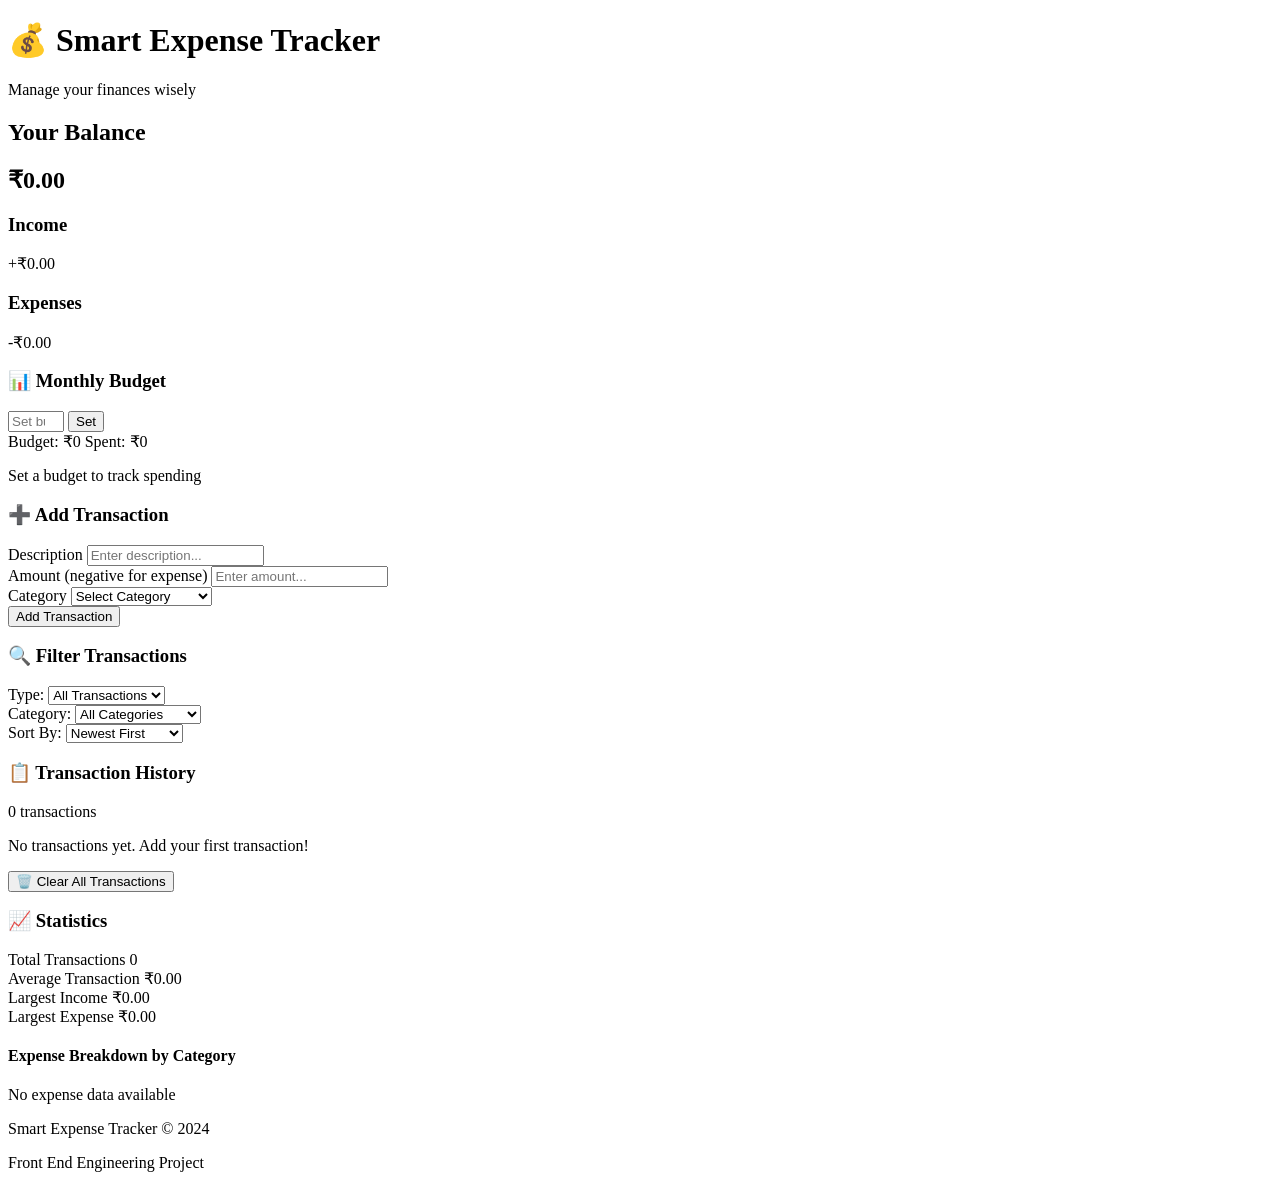
==== index.html @ 5b37b9dd "First Commit Html file with basic structure done" ====
<!DOCTYPE html>
<html lang="en">
<head>
    <meta charset="UTF-8">
    <meta name="viewport" content="width=device-width, initial-scale=1.0">
    <title>Smart Expense Tracker</title>
    <link rel="stylesheet" href="style.css">
</head>
<body>
    <div class="container">

        <!-- Header Section -->
        <header class="header">
            <h1>💰 Smart Expense Tracker</h1>
            <p>Manage your finances wisely</p>
        </header>



        <!-- Balance Display Section-->
        <section class="balance-section">
            <h2>Your Balance</h2>
            <h2 id="balance" class="balance-amount">₹0.00</h2>
        </section>

        <!-- Income & Expense Summary Section -->
        <section class="summary-section">
            <div class="summary-card income-card">
                <h3>Income</h3>
                <p id="total-income" class="amount income">+₹0.00</p>
            </div>
            <div class="summary-card expense-card">
                <h3>Expenses</h3>
                <p id="total-expenses" class="amount expenses"> -₹0.00</p>
            </div>
        </section>


        <!-- Budget Monitoring System  -->
        <section class="budget-section">
            <div class="budget-header">
                <h3>📊 Monthly Budget</h3>
                <div class="budet-input-group">
                    <input 
                        type = 'number'
                        id = "budget-input"
                        placeholder="Set budget"
                        min = '0'
                        max="100"
                    >
                    <button id="set-budget-btn" type="button" class="btn btn-budget">
                        Set
                    </button>
                </div>
            </div>
            <div class="budget-display">
                <div class="budget-info">
                    <span>Budget: ₹<span id="budget-amount">0</span></span>
                    <span>Spent: ₹<span id="spent-amount">0</span></span>
                </div>
                <div class="progress-bar">
                    <div id="progress-fill" class="progress-fill"></div>
                </div>
                <p id="budget-status" class="budget-status">
                    Set a budget to track spending
                </p>
            </div>  
        </section>
        <section class="form-section">
            <h3>➕ Add Transaction</h3>
            <form id="transaction-form">
                <div class="form-group">
                    <label for="description">Description</label>
                    <input 
                        type="text" 
                        id="description" 
                        name="description"
                        placeholder="Enter description..."
                        maxlength="50"
                        required
                    >
                </div>
                
                <div class="form-group">
                    <label for="amount">Amount (negative for expense)</label>
                    <input 
                        type="number" 
                        id="amount" 
                        name="amount"
                        placeholder="Enter amount..."
                        step="0.01"
                        required
                    >
                </div>
                
                <div class="form-group">
                    <label for="category">Category</label>
                    <select id="category" name="category" required>
                        <option value="">Select Category</option>
                        <optgroup label="Income Categories">
                            <option value="Salary">💼 Salary</option>
                            <option value="Freelance">💻 Freelance</option>
                            <option value="Investment">📈 Investment</option>
                        </optgroup>
                        <optgroup label="Expense Categories">
                            <option value="Food">🍔 Food</option>
                            <option value="Transport">🚗 Transport</option>
                            <option value="Shopping">🛒 Shopping</option>
                            <option value="Entertainment">🎬 Entertainment</option>
                            <option value="Bills">📄 Bills</option>
                            <option value="Health">🏥 Health</option>
                            <option value="Other">📦 Other</option>
                        </optgroup>
                    </select>
                </div>
                
                <button type="submit" class="btn btn-add">
                    Add Transaction
                </button>
            </form>
        </section>

        <!-- ============================================
             FILTER & SORT SECTION
             ============================================ -->
        <section class="filter-section">
            <h3>🔍 Filter Transactions</h3>
            <div class="filter-controls">
                <div class="filter-group">
                    <label for="filter-type">Type:</label>
                    <select id="filter-type" name="filter-type">
                        <option value="all">All Transactions</option>
                        <option value="income">Income Only</option>
                        <option value="expense">Expenses Only</option>
                    </select>
                </div>
                
                <div class="filter-group">
                    <label for="filter-category">Category:</label>
                    <select id="filter-category" name="filter-category">
                        <option value="all">All Categories</option>
                        <option value="Salary">💼 Salary</option>
                        <option value="Freelance">💻 Freelance</option>
                        <option value="Investment">📈 Investment</option>
                        <option value="Food">🍔 Food</option>
                        <option value="Transport">🚗 Transport</option>
                        <option value="Shopping">🛒 Shopping</option>
                        <option value="Entertainment">🎬 Entertainment</option>
                        <option value="Bills">📄 Bills</option>
                        <option value="Health">🏥 Health</option>
                        <option value="Other">📦 Other</option>
                    </select>
                </div>
                
                <div class="filter-group">
                    <label for="sort-by">Sort By:</label>
                    <select id="sort-by" name="sort-by">
                        <option value="date-desc">Newest First</option>
                        <option value="date-asc">Oldest First</option>
                        <option value="amount-desc">Highest Amount</option>
                        <option value="amount-asc">Lowest Amount</option>
                    </select>
                </div>
            </div>
        </section>

        <!-- History -->
        <section class="transactions-section">
            <div class="transactions-header">
                <h3>📋 Transaction History</h3>
                <span id="transaction-count" class="transaction-count">
                    0 transactions
                </span>
            </div>
            
            <div id="transaction-list" class="transaction-list">
                <p class="empty-message">
                    No transactions yet. Add your first transaction!
                </p>
            </div>
            
            <button id="clear-all-btn" type="button" class="btn btn-clear">
                🗑️ Clear All Transactions
            </button>
        </section>

        <!-- STATS -->
        <section class="stats-section">
            <h3>📈 Statistics</h3>
            
            <div class="stats-grid">
                <div class="stat-card">
                    <span class="stat-label">Total Transactions</span>
                    <span id="stat-total" class="stat-value">0</span>
                </div>
                <div class="stat-card">
                    <span class="stat-label">Average Transaction</span>
                    <span id="stat-average" class="stat-value">₹0.00</span>
                </div>
                <div class="stat-card">
                    <span class="stat-label">Largest Income</span>
                    <span id="stat-largest-income" class="stat-value income">₹0.00</span>
                </div>
                <div class="stat-card">
                    <span class="stat-label">Largest Expense</span>
                    <span id="stat-largest-expense" class="stat-value expense">₹0.00</span>
                </div>
            </div>
            
            <div class="category-breakdown">
                <h4>Expense Breakdown by Category</h4>
                <div id="category-stats" class="category-stats">
                    <p class="empty-message">No expense data available</p>
                </div>
            </div>
        </section>

        <!-- fOOTER -->
        <footer class="footer">
            <p>Smart Expense Tracker &copy; 2024</p>
            <p>Front End Engineering Project</p>
        </footer>
    </div>
</body>
</html>
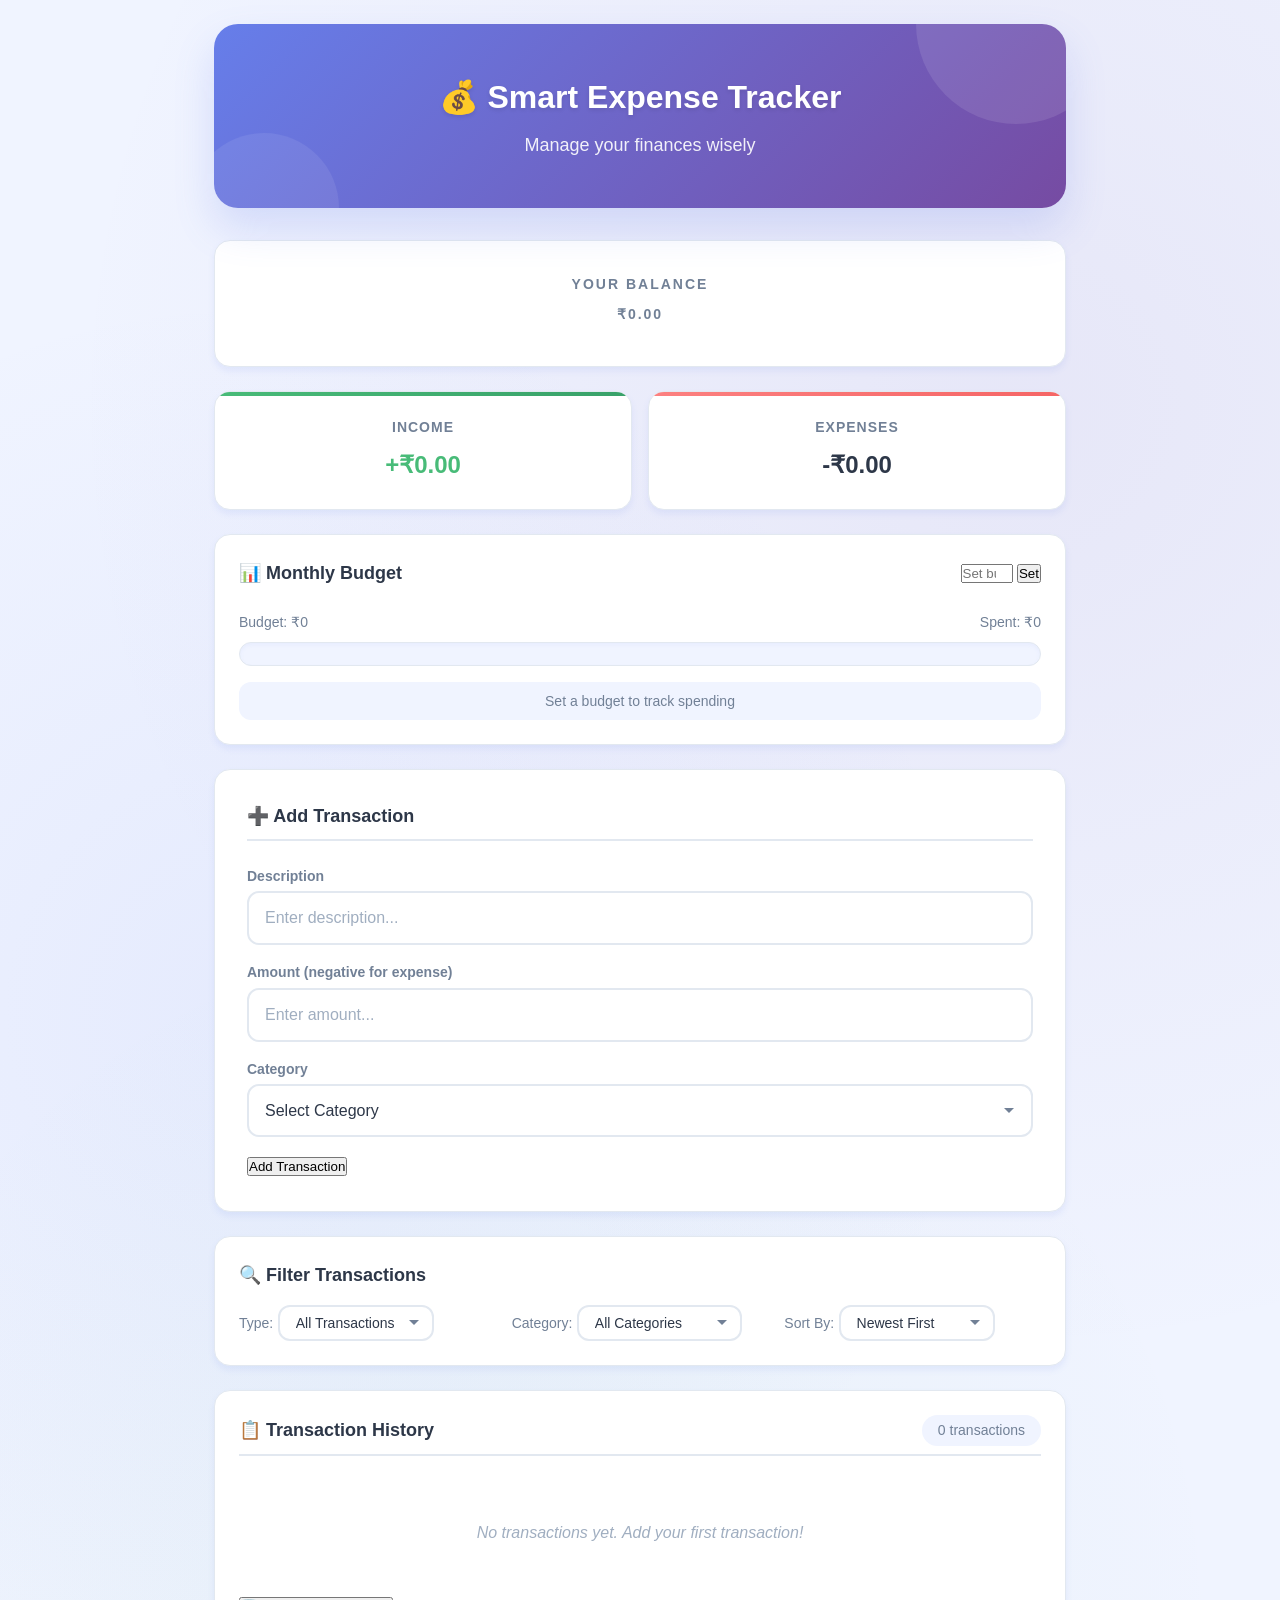
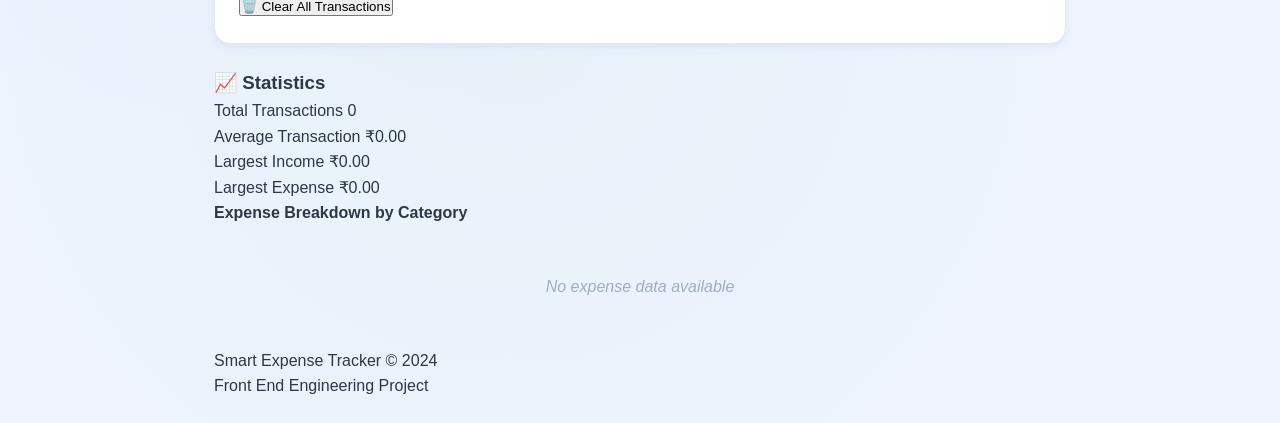
==== commit b13e0455: "made a basic change in css file name" ====
--- a/index.html
+++ b/index.html
@@ -4,7 +4,7 @@
     <meta charset="UTF-8">
     <meta name="viewport" content="width=device-width, initial-scale=1.0">
     <title>Smart Expense Tracker</title>
-    <link rel="stylesheet" href="style.css">
+    <link rel="stylesheet" href="styles.css">
 </head>
 <body>
     <div class="container">
--- a/styles.css
+++ b/styles.css
@@ -0,0 +1,1411 @@
+
+* {
+    margin: 0;
+    padding: 0;
+    box-sizing: border-box;
+}
+
+/*=============================================================== */
+
+:root {
+    /* ============================================
+       PRIMARY COLORS - Aurora Theme
+       ============================================ */
+    --primary-gradient: linear-gradient(135deg, #667eea 0%, #764ba2 100%);
+    --primary-color: #667eea;
+    --primary-dark: #5a67d8;
+    --primary-light: #a3bffa;
+    
+    /* ============================================
+       SEMANTIC COLORS
+       ============================================ */
+    /* Income - Fresh Green */
+    --income-color: #48bb78;
+    --income-light: #c6f6d5;
+    --income-gradient: linear-gradient(135deg, #48bb78 0%, #38a169 100%);
+    
+    /* Expense - Soft Red */
+    --expense-color: #fc8181;
+    --expense-light: #fed7d7;
+    --expense-gradient: linear-gradient(135deg, #fc8181 0%, #f56565 100%);
+    
+    /* Warning - Warm Orange */
+    --warning-color: #ed8936;
+    --warning-light: #feebc8;
+    
+    /* ============================================
+       NEUTRAL COLORS
+       ============================================ */
+    --background-color: #f0f4ff;
+    --card-background: #ffffff;
+    --text-primary: #2d3748;
+    --text-secondary: #718096;
+    --text-light: #a0aec0;
+    --border-color: #e2e8f0;
+    
+    /* ============================================
+       SHADOWS - Creates Depth
+       ============================================ */
+    --shadow-sm: 0 1px 2px rgba(102, 126, 234, 0.05);
+    --shadow-md: 0 4px 6px rgba(102, 126, 234, 0.1);
+    --shadow-lg: 0 10px 25px rgba(102, 126, 234, 0.15);
+    --shadow-xl: 0 20px 40px rgba(102, 126, 234, 0.2);
+    
+    /* Soft Inner Shadow (Neumorphism inspired) */
+    --shadow-inner: inset 0 2px 4px rgba(102, 126, 234, 0.06);
+    
+    /* ============================================
+       SPACING SYSTEM
+       ============================================ */
+    --spacing-xs: 4px;
+    --spacing-sm: 8px;
+    --spacing-md: 16px;
+    --spacing-lg: 24px;
+    --spacing-xl: 32px;
+    --spacing-2xl: 48px;
+    
+    /* ============================================
+       BORDER RADIUS - Soft Rounded Corners
+       ============================================ */
+    --radius-sm: 8px;
+    --radius-md: 12px;
+    --radius-lg: 16px;
+    --radius-xl: 24px;
+    --radius-full: 50px;
+    
+    /* ============================================
+       TYPOGRAPHY
+       ============================================ */
+    --font-family: 'Segoe UI', -apple-system, BlinkMacSystemFont, 'Roboto', sans-serif;
+    --font-size-xs: 0.75rem;    /* 12px */
+    --font-size-sm: 0.875rem;   /* 14px */
+    --font-size-md: 1rem;       /* 16px */
+    --font-size-lg: 1.125rem;   /* 18px */
+    --font-size-xl: 1.25rem;    /* 20px */
+    --font-size-2xl: 1.5rem;    /* 24px */
+    --font-size-3xl: 2rem;      /* 32px */
+    --font-size-4xl: 2.5rem;    /* 40px */
+    
+    /* ============================================
+       TRANSITIONS
+       ============================================ */
+    --transition-fast: 0.15s ease;
+    --transition-normal: 0.3s ease;
+    --transition-slow: 0.5s ease;
+}
+
+
+/* ================================================================
+   3. TYPOGRAPHY & BODY STYLES
+   ================================================================ */
+
+body {
+    font-family: var(--font-family);
+    font-size: var(--font-size-md);
+    line-height: 1.6;
+    color: var(--text-primary);
+    background: var(--background-color);
+    
+    /* Subtle Background Pattern */
+    background-image: 
+        radial-gradient(circle at 20% 50%, rgba(102, 126, 234, 0.08) 0%, transparent 50%),
+        radial-gradient(circle at 80% 20%, rgba(118, 75, 162, 0.08) 0%, transparent 50%),
+        radial-gradient(circle at 40% 80%, rgba(72, 187, 120, 0.05) 0%, transparent 40%);
+    
+    min-height: 100vh;
+    
+    /* Smooth Scrolling */
+    scroll-behavior: smooth;
+}
+
+
+/* ================================================================
+   4. LAYOUT & CONTAINER
+   ================================================================ */
+
+.container {
+    width: 100%;
+    max-width: 900px;
+    margin: 0 auto;
+    padding: var(--spacing-lg);
+
+}
+
+/* ================================================================
+   5. HEADER SECTION
+   ================================================================ */
+
+.header {
+    text-align: center;
+    padding: var(--spacing-2xl) var(--spacing-lg);
+    background: var(--primary-gradient);
+    border-radius: var(--radius-xl);
+    margin-bottom: var(--spacing-xl);
+    box-shadow: var(--shadow-xl);
+    
+    /* Subtle animation on load */
+    animation: slideDown 0.6s ease-out;
+    
+    /* Positioning for decorative elements */
+    position: relative;
+    overflow: hidden;
+}
+
+/* Decorative circles in header */
+.header::before {
+    content: '';
+    position: absolute;
+    width: 200px;
+    height: 200px;
+    background: rgba(255, 255, 255, 0.1);
+    border-radius: 50%;
+    top: -100px;
+    right: -50px;
+}
+
+.header::after {
+    content: '';
+    position: absolute;
+    width: 150px;
+    height: 150px;
+    background: rgba(255, 255, 255, 0.08);
+    border-radius: 50%;
+    bottom: -75px;
+    left: -25px;
+}
+
+.header h1 {
+    font-size: var(--font-size-3xl);
+    font-weight: 700;
+    color: #ffffff;
+    margin-bottom: var(--spacing-sm);
+    
+    /* Text shadow for depth */
+    text-shadow: 0 2px 4px rgba(0, 0, 0, 0.1);
+    
+    /* Position above pseudo-elements */
+    position: relative;
+    z-index: 1;
+}
+
+.header p {
+    font-size: var(--font-size-lg);
+    color: rgba(255, 255, 255, 0.9);
+    position: relative;
+    z-index: 1;
+}
+
+
+
+/* ================================================================
+   6. BALANCE SECTION
+   ================================================================ */
+
+.balance-section {
+    background: var(--card-background);
+    border-radius: var(--radius-lg);
+    padding: var(--spacing-xl);
+    margin-bottom: var(--spacing-lg);
+    box-shadow: var(--shadow-md);
+    text-align: center;
+    
+    /* Subtle border */
+    border: 1px solid var(--border-color);
+    
+    /* Animation */
+    animation: fadeInUp 0.6s ease-out 0.1s both;
+}
+
+.balance-section h2 {
+    font-size: var(--font-size-sm);
+    font-weight: 600;
+    color: var(--text-secondary);
+    text-transform: uppercase;
+    letter-spacing: 2px;
+    margin-bottom: var(--spacing-sm);
+}
+
+.balance-amount {
+    font-size: var(--font-size-4xl);
+    font-weight: 800;
+    color: var(--text-primary);
+    
+    /* Smooth color transition when value changes */
+    transition: color var(--transition-normal);
+}
+
+/* Balance color states */
+.balance-amount.positive {
+    color: var(--income-color);
+}
+
+.balance-amount.negative {
+    color: var(--expense-color);
+}
+
+
+
+/* ================================================================
+   7. SUMMARY CARDS (INCOME/EXPENSE)
+   ================================================================ */
+
+.summary-section {
+    display: grid;
+    grid-template-columns: repeat(2, 1fr);
+    gap: var(--spacing-md);
+    margin-bottom: var(--spacing-lg);
+}
+
+.summary-card {
+    background: var(--card-background);
+    border-radius: var(--radius-lg);
+    padding: var(--spacing-lg);
+    text-align: center;
+    box-shadow: var(--shadow-md);
+    border: 1px solid var(--border-color);
+    
+    /* Transition for hover effect */
+    transition: 
+        transform var(--transition-normal),
+        box-shadow var(--transition-normal);
+    
+    /* Animation on load */
+    animation: fadeInUp 0.6s ease-out 0.2s both;
+    
+    /* Position for decorative border */
+    position: relative;
+    overflow: hidden;
+}
+
+/* Decorative top border */
+.summary-card::before {
+    content: '';
+    position: absolute;
+    top: 0;
+    left: 0;
+    right: 0;
+    height: 4px;
+    border-radius: var(--radius-lg) var(--radius-lg) 0 0;
+}
+
+/* Income card specific styles */
+.income-card::before {
+    background: var(--income-gradient);
+}
+
+.income-card:hover {
+    transform: translateY(-4px);
+    box-shadow: var(--shadow-lg), 0 4px 20px rgba(72, 187, 120, 0.2);
+}
+
+/* Expense card specific styles */
+.expense-card::before {
+    background: var(--expense-gradient);
+}
+
+.expense-card:hover {
+    transform: translateY(-4px);
+    box-shadow: var(--shadow-lg), 0 4px 20px rgba(252, 129, 129, 0.2);
+}
+
+.summary-card h3 {
+    font-size: var(--font-size-sm);
+    font-weight: 600;
+    color: var(--text-secondary);
+    text-transform: uppercase;
+    letter-spacing: 1px;
+    margin-bottom: var(--spacing-sm);
+}
+
+.summary-card .amount {
+    font-size: var(--font-size-2xl);
+    font-weight: 700;
+}
+
+.amount.income {
+    color: var(--income-color);
+}
+
+.amount.expense {
+    color: var(--expense-color);
+}
+
+
+
+
+/* ================================================================
+   8. BUDGET SECTION
+   ================================================================ */
+
+.budget-section {
+    background: var(--card-background);
+    border-radius: var(--radius-lg);
+    padding: var(--spacing-lg);
+    margin-bottom: var(--spacing-lg);
+    box-shadow: var(--shadow-md);
+    border: 1px solid var(--border-color);
+    
+    animation: fadeInUp 0.6s ease-out 0.3s both;
+}
+
+.budget-header {
+    display: flex;
+    justify-content: space-between;
+    align-items: center;
+    margin-bottom: var(--spacing-lg);
+    flex-wrap: wrap;
+    gap: var(--spacing-md);
+}
+
+
+
+.budget-header h3 {
+    font-size: var(--font-size-lg);
+    font-weight: 600;
+    color: var(--text-primary);
+}
+
+.budget-input-group {
+    display: flex;
+    gap: var(--spacing-sm);
+}
+
+.budget-input-group input {
+    width: 140px;
+    padding: var(--spacing-sm) var(--spacing-md);
+    border: 2px solid var(--border-color);
+    border-radius: var(--radius-md);
+    font-size: var(--font-size-md);
+    font-family: inherit;
+    transition: border-color var(--transition-fast);
+}
+
+.budget-input-group input:focus {
+    outline: none;
+    border-color: var(--primary-color);
+}
+
+
+.budget-info {
+    display: flex;
+    justify-content: space-between;
+    margin-bottom: var(--spacing-sm);
+    font-size: var(--font-size-sm);
+    color: var(--text-secondary);
+}
+
+/* Progress Bar Container */
+.progress-bar {
+    height: 24px;
+    background: var(--background-color);
+    border-radius: var(--radius-full);
+    overflow: hidden;
+    box-shadow: var(--shadow-inner);
+    margin-bottom: var(--spacing-md);
+    
+    /* Border for definition */
+    border: 1px solid var(--border-color);
+}
+
+/* Progress Bar Fill */
+.progress-fill {
+    height: 100%;
+    width: 0%;
+    background: var(--income-gradient);
+    border-radius: var(--radius-full);
+    
+    /* Smooth width transition */
+    transition: 
+        width 0.8s cubic-bezier(0.4, 0, 0.2, 1),
+        background 0.5s ease;
+    
+    /* Striped animation effect */
+    background-size: 20px 20px;
+    position: relative;
+}
+
+/* Animated stripes on progress bar */
+.progress-fill::after {
+    content: '';
+    position: absolute;
+    top: 0;
+    left: 0;
+    right: 0;
+    bottom: 0;
+    background: linear-gradient(
+        45deg,
+        rgba(255, 255, 255, 0.15) 25%,
+        transparent 25%,
+        transparent 50%,
+        rgba(255, 255, 255, 0.15) 50%,
+        rgba(255, 255, 255, 0.15) 75%,
+        transparent 75%
+    );
+    background-size: 20px 20px;
+    border-radius: var(--radius-full);
+    
+    /* Animate the stripes */
+    animation: progressStripes 1s linear infinite;
+}
+
+@keyframes progressStripes {
+    from {
+        background-position: 0 0;
+    }
+    to {
+        background-position: 20px 0;
+    }
+}
+
+/*
+   EXPLANATION:
+   
+   @keyframes
+   - Defines animation sequence
+   - from = starting state (0%)
+   - to = ending state (100%)
+   - Can also use percentages: 0%, 50%, 100%
+   
+   animation: name duration timing-function iteration-count
+   - infinite = animation repeats forever
+   
+   cubic-bezier(0.4, 0, 0.2, 1)
+   - Custom easing function
+   - Creates smooth, natural movement
+   - This is "ease-out" equivalent
+*/
+
+/* Progress bar color states */
+.progress-fill.safe {
+    background: var(--income-gradient);
+}
+
+.progress-fill.caution {
+    background: linear-gradient(135deg, #ecc94b 0%, #d69e2e 100%);
+}
+
+.progress-fill.warning {
+    background: linear-gradient(135deg, #ed8936 0%, #dd6b20 100%);
+}
+
+.progress-fill.danger {
+    background: var(--expense-gradient);
+}
+
+/* Budget Status Message */
+.budget-status {
+    text-align: center;
+    padding: var(--spacing-sm) var(--spacing-md);
+    border-radius: var(--radius-md);
+    font-size: var(--font-size-sm);
+    font-weight: 500;
+    background: var(--background-color);
+    color: var(--text-secondary);
+    
+    transition: all var(--transition-normal);
+}
+
+.budget-status.safe {
+    background: var(--income-light);
+    color: var(--income-color);
+}
+
+.budget-status.caution {
+    background: #fefcbf;
+    color: #b7791f;
+}
+
+.budget-status.warning {
+    background: var(--warning-light);
+    color: var(--warning-color);
+}
+
+.budget-status.danger {
+    background: var(--expense-light);
+    color: var(--expense-color);
+    
+    /* Pulse animation for danger */
+    animation: pulse 1.5s ease-in-out infinite;
+}
+
+@keyframes pulse {
+    0%, 100% {
+        opacity: 1;
+    }
+    50% {
+        opacity: 0.7;
+    }
+}
+
+
+/* ================================================================
+   9. FORM SECTION
+   ================================================================ */
+
+.form-section {
+    background: var(--card-background);
+    border-radius: var(--radius-lg);
+    padding: var(--spacing-xl);
+    margin-bottom: var(--spacing-lg);
+    box-shadow: var(--shadow-md);
+    border: 1px solid var(--border-color);
+    
+    animation: fadeInUp 0.6s ease-out 0.4s both;
+}
+
+.form-section h3 {
+    font-size: var(--font-size-lg);
+    font-weight: 600;
+    color: var(--text-primary);
+    margin-bottom: var(--spacing-lg);
+    
+    /* Decorative underline */
+    padding-bottom: var(--spacing-sm);
+    border-bottom: 2px solid var(--border-color);
+}
+
+/* Form Group - Label + Input container */
+.form-group {
+    margin-bottom: var(--spacing-md);
+}
+
+.form-group label {
+    display: block;
+    margin-bottom: var(--spacing-xs);
+    font-size: var(--font-size-sm);
+    font-weight: 600;
+    color: var(--text-secondary);
+}
+
+
+.form-group input,
+.form-group select {
+    width: 100%;
+    padding: var(--spacing-md);
+    border: 2px solid var(--border-color);
+    border-radius: var(--radius-md);
+    font-size: var(--font-size-md);
+    font-family: inherit;
+    color: var(--text-primary);
+    background: var(--card-background);
+    
+    transition: 
+        border-color var(--transition-fast),
+        box-shadow var(--transition-fast);
+}
+
+
+/* Input Focus State */
+.form-group input:focus,
+.form-group select:focus {
+    outline: none;
+    border-color: var(--primary-color);
+    box-shadow: 0 0 0 3px rgba(102, 126, 234, 0.15);
+}
+
+
+
+/* Input Placeholder */
+.form-group input::placeholder {
+    color: var(--text-light);
+}
+
+/*
+   ::placeholder
+   - Pseudo-element for placeholder text
+   - Styles the hint text inside empty inputs
+*/
+
+/* Input Error State */
+.form-group input.error,
+.form-group select.error {
+    border-color: var(--expense-color);
+    box-shadow: 0 0 0 3px rgba(252, 129, 129, 0.15);
+}
+
+/* Select Dropdown Arrow */
+.form-group select {
+    appearance: none;
+    background-image: url("data:image/svg+xml,%3Csvg xmlns='http://www.w3.org/2000/svg' width='12' height='12' viewBox='0 0 12 12'%3E%3Cpath fill='%23718096' d='M6 8L1 3h10z'/%3E%3C/svg%3E");
+    background-repeat: no-repeat;
+    background-position: right 16px center;
+    padding-right: 40px;
+    cursor: pointer;
+}
+
+
+
+/* ================================================================
+   10. FILTER SECTION
+   ================================================================ */
+
+.filter-section {
+    background: var(--card-background);
+    border-radius: var(--radius-lg);
+    padding: var(--spacing-lg);
+    margin-bottom: var(--spacing-lg);
+    box-shadow: var(--shadow-md);
+    border: 1px solid var(--border-color);
+    
+    animation: fadeInUp 0.6s ease-out 0.5s both;
+}
+
+.filter-section h3 {
+    font-size: var(--font-size-lg);
+    font-weight: 600;
+    color: var(--text-primary);
+    margin-bottom: var(--spacing-md);
+}
+
+.filter-controls {
+    display: grid;
+    grid-template-columns: repeat(auto-fit, minmax(180px, 1fr));
+    gap: var(--spacing-md);
+}
+
+
+*/
+
+.filter-group {
+    display: flex;
+    flex-direction: column;
+    gap: var(--spacing-xs);
+}
+
+.filter-group label {
+    font-size: var(--font-size-sm);
+    font-weight: 500;
+    color: var(--text-secondary);
+}
+
+.filter-controls select {
+    padding: var(--spacing-sm) var(--spacing-md);
+    border: 2px solid var(--border-color);
+    border-radius: var(--radius-md);
+    font-size: var(--font-size-sm);
+    font-family: inherit;
+    color: var(--text-primary);
+    background: var(--card-background);
+    cursor: pointer;
+    
+    /* Custom arrow */
+    appearance: none;
+    background-image: url("data:image/svg+xml,%3Csvg xmlns='http://www.w3.org/2000/svg' width='12' height='12' viewBox='0 0 12 12'%3E%3Cpath fill='%23718096' d='M6 8L1 3h10z'/%3E%3C/svg%3E");
+    background-repeat: no-repeat;
+    background-position: right 12px center;
+    padding-right: 36px;
+    
+    transition: border-color var(--transition-fast);
+}
+
+.filter-controls select:hover {
+    border-color: var(--primary-light);
+}
+
+.filter-controls select:focus {
+    outline: none;
+    border-color: var(--primary-color);
+}
+
+
+/* ================================================================
+   11. TRANSACTION LIST
+   ================================================================ */
+
+.transactions-section {
+    background: var(--card-background);
+    border-radius: var(--radius-lg);
+    padding: var(--spacing-lg);
+    margin-bottom: var(--spacing-lg);
+    box-shadow: var(--shadow-md);
+    border: 1px solid var(--border-color);
+    
+    animation: fadeInUp 0.6s ease-out 0.6s both;
+}
+
+.transactions-header {
+    display: flex;
+    justify-content: space-between;
+    align-items: center;
+    margin-bottom: var(--spacing-md);
+    padding-bottom: var(--spacing-sm);
+    border-bottom: 2px solid var(--border-color);
+}
+
+.transactions-header h3 {
+    font-size: var(--font-size-lg);
+    font-weight: 600;
+    color: var(--text-primary);
+}
+
+.transaction-count {
+    font-size: var(--font-size-sm);
+    color: var(--text-secondary);
+    background: var(--background-color);
+    padding: var(--spacing-xs) var(--spacing-md);
+    border-radius: var(--radius-full);
+    font-weight: 500;
+}
+
+/* Transaction List Container */
+.transaction-list {
+    max-height: 450px;
+    overflow-y: auto;
+    
+    /* Custom Scrollbar */
+    scrollbar-width: thin;
+    scrollbar-color: var(--border-color) transparent;
+}
+
+/* Webkit Scrollbar (Chrome, Safari, Edge) */
+.transaction-list::-webkit-scrollbar {
+    width: 8px;
+}
+
+.transaction-list::-webkit-scrollbar-track {
+    background: transparent;
+}
+
+.transaction-list::-webkit-scrollbar-thumb {
+    background: var(--border-color);
+    border-radius: var(--radius-full);
+}
+
+.transaction-list::-webkit-scrollbar-thumb:hover {
+    background: var(--text-light);
+}
+
+/* Empty State */
+.empty-message {
+    text-align: center;
+    padding: var(--spacing-2xl);
+    color: var(--text-light);
+    font-style: italic;
+}
+
+/* Individual Transaction Item */
+.transaction-item {
+    display: flex;
+    align-items: center;
+    justify-content: space-between;
+    padding: var(--spacing-md);
+    margin-bottom: var(--spacing-sm);
+    background: var(--background-color);
+    border-radius: var(--radius-md);
+    border-left: 4px solid transparent;
+    
+    transition: 
+        transform var(--transition-fast),
+        box-shadow var(--transition-fast),
+        background var(--transition-fast);
+    
+    /* Stagger animation */
+    animation: slideInLeft 0.3s ease-out both;
+}
+
+.transaction-item:hover {
+    transform: translateX(4px);
+    box-shadow: var(--shadow-md);
+    background: var(--card-background);
+}
+
+/* Income Transaction */
+.transaction-item.income {
+    border-left-color: var(--income-color);
+}
+
+/* Expense Transaction */
+.transaction-item.expense {
+    border-left-color: var(--expense-color);
+}
+
+/* Transaction Info */
+.transaction-info {
+    flex: 1;
+    min-width: 0;
+
+.transaction-description {
+    font-weight: 600;
+    color: var(--text-primary);
+    margin-bottom: 2px;
+    
+    /* Text overflow ellipsis */
+    white-space: nowrap;
+    overflow: hidden;
+    text-overflow: ellipsis;
+}
+
+
+
+.transaction-meta {
+    display: flex;
+    gap: var(--spacing-md);
+    font-size: var(--font-size-xs);
+    color: var(--text-secondary);
+}
+
+.transaction-category {
+    background: var(--card-background);
+    padding: 2px var(--spacing-sm);
+    border-radius: var(--radius-sm);
+    font-weight: 500;
+}
+
+/* Transaction Amount */
+.transaction-amount {
+    font-size: var(--font-size-lg);
+    font-weight: 700;
+    margin: 0 var(--spacing-md);
+    
+    /* Prevent shrinking */
+    flex-shrink: 0;
+}
+
+.transaction-amount.income {
+    color: var(--income-color);
+}
+
+.transaction-amount.expense {
+    color: var(--expense-color);
+}
+
+
+/* ================================================================
+   12. STATISTICS SECTION
+   ================================================================ */
+
+.stats-section {
+    background: var(--card-background);
+    border-radius: var(--radius-lg);
+    padding: var(--spacing-xl);
+    margin-bottom: var(--spacing-lg);
+    box-shadow: var(--shadow-md);
+    border: 1px solid var(--border-color);
+    
+    animation: fadeInUp 0.6s ease-out 0.7s both;
+}
+
+.stats-section h3 {
+    font-size: var(--font-size-lg);
+    font-weight: 600;
+    color: var(--text-primary);
+    margin-bottom: var(--spacing-lg);
+    padding-bottom: var(--spacing-sm);
+    border-bottom: 2px solid var(--border-color);
+}
+
+/* Stats Grid */
+.stats-grid {
+    display: grid;
+    grid-template-columns: repeat(auto-fit, minmax(150px, 1fr));
+    gap: var(--spacing-md);
+    margin-bottom: var(--spacing-xl);
+}
+
+.stat-card {
+    background: var(--background-color);
+    padding: var(--spacing-md);
+    border-radius: var(--radius-md);
+    text-align: center;
+    
+    transition: transform var(--transition-fast);
+}
+
+.stat-card:hover {
+    transform: scale(1.02);
+}
+
+.stat-label {
+    display: block;
+    font-size: var(--font-size-xs);
+    color: var(--text-secondary);
+    text-transform: uppercase;
+    letter-spacing: 0.5px;
+    margin-bottom: var(--spacing-xs);
+}
+
+.stat-value {
+    font-size: var(--font-size-xl);
+    font-weight: 700;
+    color: var(--text-primary);
+}
+
+.stat-value.income {
+    color: var(--income-color);
+}
+
+.stat-value.expense {
+    color: var(--expense-color);
+}
+
+/* Category Breakdown */
+.category-breakdown {
+    padding-top: var(--spacing-lg);
+    border-top: 1px solid var(--border-color);
+}
+
+.category-breakdown h4 {
+    font-size: var(--font-size-md);
+    font-weight: 600;
+    color: var(--text-secondary);
+    margin-bottom: var(--spacing-md);
+}
+
+.category-stats {
+    display: flex;
+    flex-direction: column;
+    gap: var(--spacing-sm);
+}
+
+.category-item {
+    display: flex;
+    align-items: center;
+    padding: var(--spacing-sm) var(--spacing-md);
+    background: var(--background-color);
+    border-radius: var(--radius-sm);
+}
+
+.category-name {
+    width: 120px;
+    font-weight: 500;
+    font-size: var(--font-size-sm);
+    color: var(--text-primary);
+}
+
+.category-bar {
+    flex: 1;
+    height: 8px;
+    background: var(--border-color);
+    border-radius: var(--radius-full);
+    margin: 0 var(--spacing-md);
+    overflow: hidden;
+}
+
+.category-bar-fill {
+    height: 100%;
+    background: var(--expense-gradient);
+    border-radius: var(--radius-full);
+    transition: width 0.5s ease;
+}
+
+.category-amount {
+    width: 80px;
+    text-align: right;
+    font-weight: 600;
+    font-size: var(--font-size-sm);
+    color: var(--expense-color);
+}
+
+
+/* ================================================================
+   13. FOOTER
+   ================================================================ */
+
+.footer {
+    text-align: center;
+    padding: var(--spacing-xl);
+    color: var(--text-secondary);
+    font-size: var(--font-size-sm);
+}
+
+.footer p {
+    margin-bottom: var(--spacing-xs);
+}
+
+.footer p:last-child {
+    margin-bottom: 0;
+}
+
+
+
+
+/* ================================================================
+   14. BUTTONS
+   ================================================================ */
+
+/* Base Button Styles */
+.btn {
+    display: inline-flex;
+    align-items: center;
+    justify-content: center;
+    gap: var(--spacing-sm);
+    padding: var(--spacing-md) var(--spacing-lg);
+    border: none;
+    border-radius: var(--radius-md);
+    font-size: var(--font-size-md);
+    font-weight: 600;
+    font-family: inherit;
+    cursor: pointer;
+    
+    transition: 
+        transform var(--transition-fast),
+        box-shadow var(--transition-fast),
+        background var(--transition-fast);
+}
+
+.btn:disabled {
+    opacity: 0.6;
+    cursor: not-allowed;
+}
+
+
+
+/* Primary Button (Add Transaction) */
+.btn-add {
+    width: 100%;
+    background: var(--primary-gradient);
+    color: #ffffff;
+    padding: var(--spacing-md) var(--spacing-xl);
+    
+    /* Subtle shadow */
+    box-shadow: 0 4px 15px rgba(102, 126, 234, 0.3);
+}
+
+.btn-add:hover {
+    transform: translateY(-2px);
+    box-shadow: 0 6px 20px rgba(102, 126, 234, 0.4);
+}
+
+.btn-add:active {
+    transform: translateY(0);
+    box-shadow: 0 2px 10px rgba(102, 126, 234, 0.3);
+}
+
+/*
+   :active
+   - Styles when button is being clicked
+   - Creates "pressed" effect
+*/
+
+/* Budget Button */
+.btn-budget {
+    background: var(--primary-color);
+    color: #ffffff;
+    padding: var(--spacing-sm) var(--spacing-lg);
+}
+
+.btn-budget:hover {
+    background: var(--primary-dark);
+}
+
+/* Delete Button */
+.btn-delete {
+    background: transparent;
+    color: var(--expense-color);
+    border: 1px solid var(--expense-color);
+    padding: var(--spacing-xs) var(--spacing-sm);
+    font-size: var(--font-size-sm);
+    border-radius: var(--radius-sm);
+}
+
+.btn-delete:hover {
+    background: var(--expense-color);
+    color: #ffffff;
+}
+
+/* Clear All Button */
+.btn-clear {
+    width: 100%;
+    margin-top: var(--spacing-md);
+    background: transparent;
+    color: var(--expense-color);
+    border: 2px solid var(--expense-color);
+}
+
+.btn-clear:hover {
+    background: var(--expense-light);
+}
+
+
+/* ================================================================
+   15. UTILITY CLASSES
+   ================================================================ */
+
+/* Visually Hidden (Accessibility) */
+.sr-only {
+    position: absolute;
+    width: 1px;
+    height: 1px;
+    padding: 0;
+    margin: -1px;
+    overflow: hidden;
+    clip: rect(0, 0, 0, 0);
+    white-space: nowrap;
+    border: 0;
+}
+
+
+
+/* Hide Element */
+.hidden {
+    display: none !important;
+}
+
+/* Text Alignment */
+.text-center {
+    text-align: center;
+}
+
+.text-right {
+    text-align: right;
+}
+
+/* Flex Utilities */
+.flex {
+    display: flex;
+}
+
+.flex-center {
+    display: flex;
+    align-items: center;
+    justify-content: center;
+}
+
+/* Margin Utilities */
+.mt-sm { margin-top: var(--spacing-sm); }
+.mt-md { margin-top: var(--spacing-md); }
+.mt-lg { margin-top: var(--spacing-lg); }
+.mb-sm { margin-bottom: var(--spacing-sm); }
+.mb-md { margin-bottom: var(--spacing-md); }
+.mb-lg { margin-bottom: var(--spacing-lg); }
+
+
+/* ================================================================
+   16. ANIMATIONS
+   ================================================================ */
+
+/* Slide Down Animation */
+@keyframes slideDown {
+    from {
+        opacity: 0;
+        transform: translateY(-30px);
+    }
+    to {
+        opacity: 1;
+        transform: translateY(0);
+    }
+}
+
+/* Fade In Up Animation */
+@keyframes fadeInUp {
+    from {
+        opacity: 0;
+        transform: translateY(20px);
+    }
+    to {
+        opacity: 1;
+        transform: translateY(0);
+    }
+}
+
+/* Slide In Left Animation */
+@keyframes slideInLeft {
+    from {
+        opacity: 0;
+        transform: translateX(-20px);
+    }
+    to {
+        opacity: 1;
+        transform: translateX(0);
+    }
+}
+
+/* Scale In Animation */
+@keyframes scaleIn {
+    from {
+        opacity: 0;
+        transform: scale(0.9);
+    }
+    to {
+        opacity: 1;
+        transform: scale(1);
+    }
+}
+
+/* Shake Animation (for errors) */
+@keyframes shake {
+    0%, 100% {
+        transform: translateX(0);
+    }
+    10%, 30%, 50%, 70%, 90% {
+        transform: translateX(-5px);
+    }
+    20%, 40%, 60%, 80% {
+        transform: translateX(5px);
+    }
+}
+
+.shake {
+    animation: shake 0.5s ease;
+}
+
+
+
+/* Tablet and below */
+@media (max-width: 768px) {
+    /* Container */
+    .container {
+        padding: var(--spacing-md);
+    }
+    
+    /* Header */
+    .header {
+        padding: var(--spacing-xl) var(--spacing-md);
+        border-radius: var(--radius-lg);
+    }
+    
+    .header h1 {
+        font-size: var(--font-size-2xl);
+    }
+    
+    .header p {
+        font-size: var(--font-size-md);
+    }
+    
+    /* Balance */
+    .balance-amount {
+        font-size: var(--font-size-3xl);
+    }
+    
+    /* Summary Cards */
+    .summary-section {
+        grid-template-columns: 1fr;
+    }
+    
+    /* Budget Header */
+    .budget-header {
+        flex-direction: column;
+        align-items: stretch;
+    }
+    
+    .budget-input-group {
+        width: 100%;
+    }
+    
+    .budget-input-group input {
+        flex: 1;
+    }
+    
+    /* Filters */
+    .filter-controls {
+        grid-template-columns: 1fr;
+    }
+    
+    /* Transaction Item */
+    .transaction-item {
+        flex-wrap: wrap;
+        gap: var(--spacing-sm);
+    }
+    
+    .transaction-amount {
+        margin: 0;
+    }
+    
+    .btn-delete {
+        width: 100%;
+        margin-top: var(--spacing-xs);
+    }
+    
+    /* Stats Grid */
+    .stats-grid {
+        grid-template-columns: repeat(2, 1fr);
+    }
+    
+    /* Category Item */
+    .category-item {
+        flex-wrap: wrap;
+    }
+    
+    .category-name {
+        width: 100%;
+        margin-bottom: var(--spacing-xs);
+    }
+    
+    .category-bar {
+        flex: 1;
+        margin: 0;
+        margin-right: var(--spacing-sm);
+    }
+}
+
+/* Small phones */
+@media (max-width: 480px) {
+    :root {
+        /* Reduce spacing on small screens */
+        --spacing-lg: 20px;
+        --spacing-xl: 28px;
+        --spacing-2xl: 40px;
+    }
+    
+    .header h1 {
+        font-size: var(--font-size-xl);
+    }
+    
+    .balance-amount {
+        font-size: var(--font-size-2xl);
+    }
+    
+    .summary-card .amount {
+        font-size: var(--font-size-xl);
+    }
+    
+    .stats-grid {
+        grid-template-columns: 1fr;
+    }
+    
+    .transaction-meta {
+        flex-direction: column;
+        gap: var(--spacing-xs);
+    }
+}
+
+/* Large screens */
+@media (min-width: 1024px) {
+    .container {
+        padding: var(--spacing-xl);
+    }
+    
+    /* Add hover effects for non-touch devices */
+    .transaction-item:hover .btn-delete {
+        opacity: 1;
+    }
+    
+    .transaction-item .btn-delete {
+        opacity: 0.5;
+        transition: opacity var(--transition-fast);
+    }
+}
+
+
+
+/* ================================================================
+   PRINT STYLES
+   ================================================================ */
+
+@media print {
+    /* Hide interactive elements */
+    .form-section,
+    .filter-section,
+    .btn,
+    .budget-input-group {
+        display: none;
+    }
+    
+    /* Remove shadows and backgrounds */
+    .header,
+    .balance-section,
+    .summary-card,
+    .transactions-section,
+    .stats-section {
+        box-shadow: none;
+        border: 1px solid #000;
+    }
+    
+    /* Ensure colors print */
+    * {
+        -webkit-print-color-adjust: exact;
+        print-color-adjust: exact;
+    }
+}
+
+}
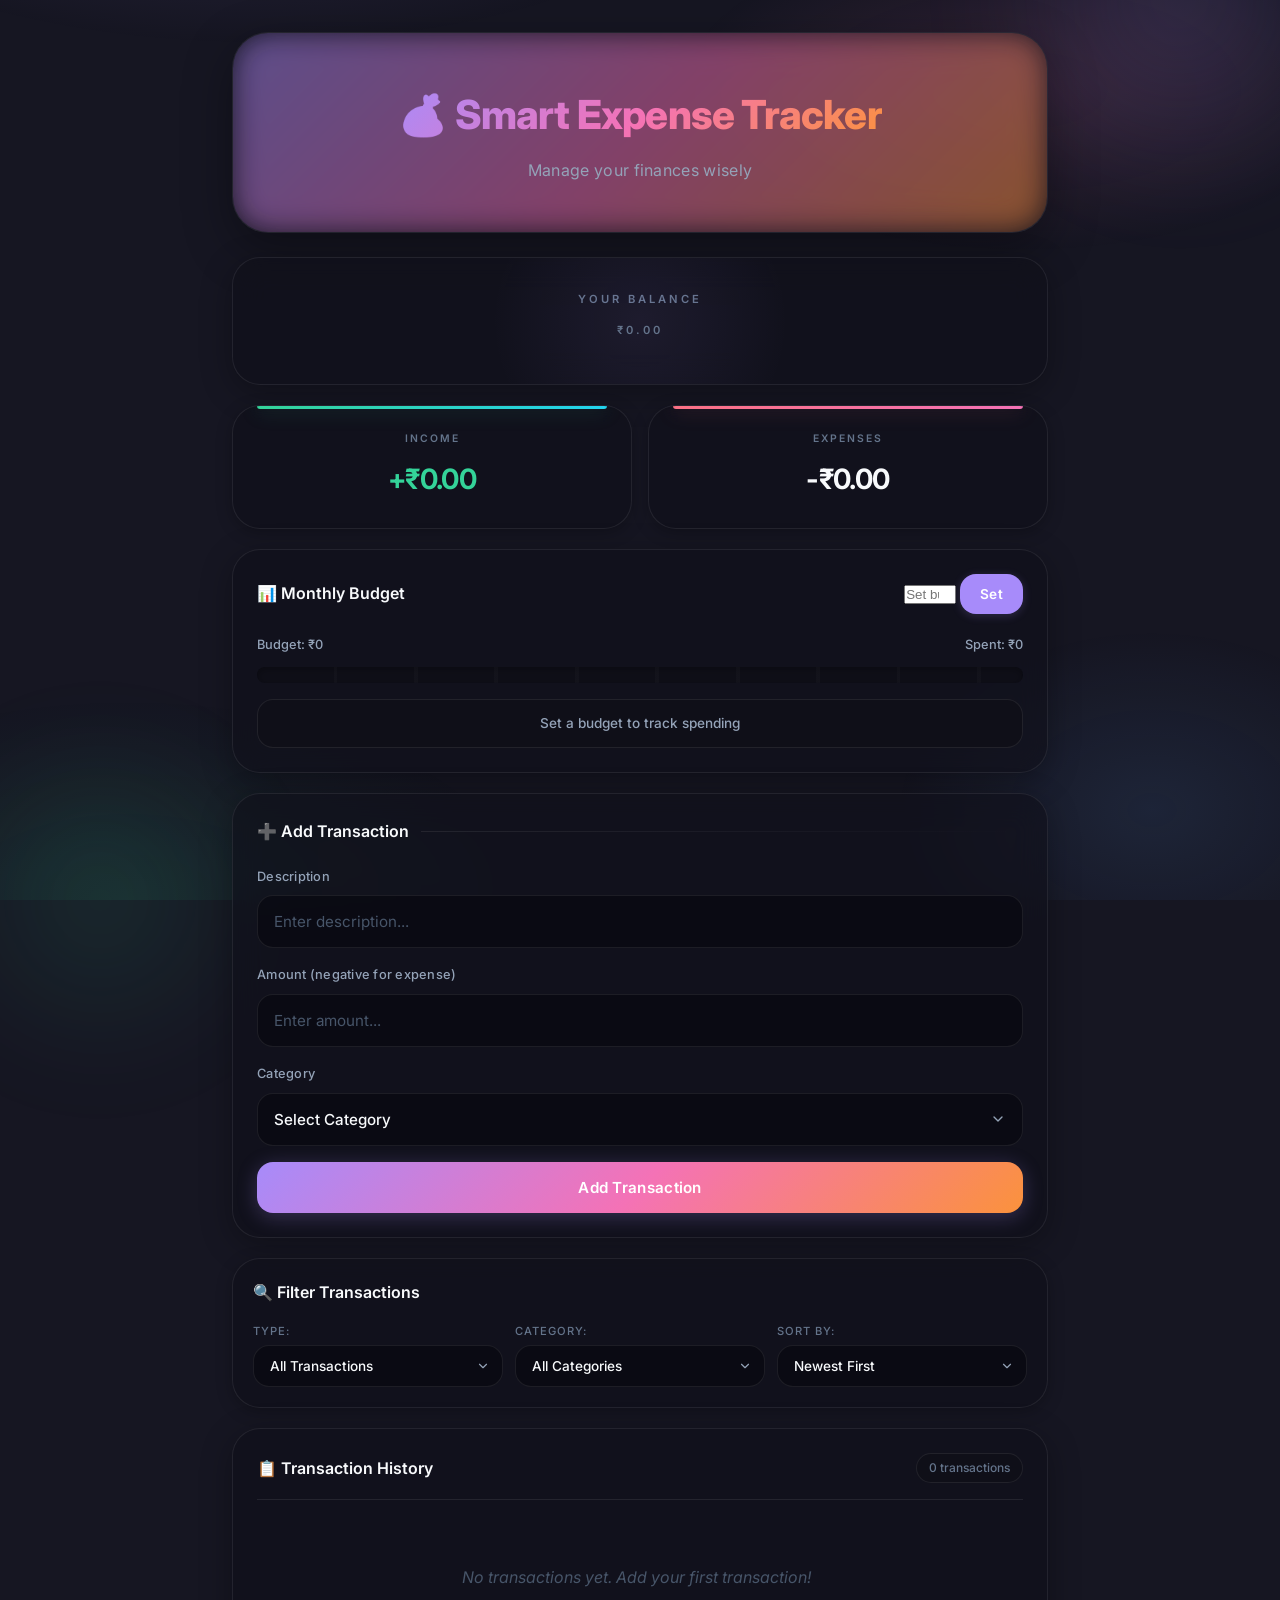
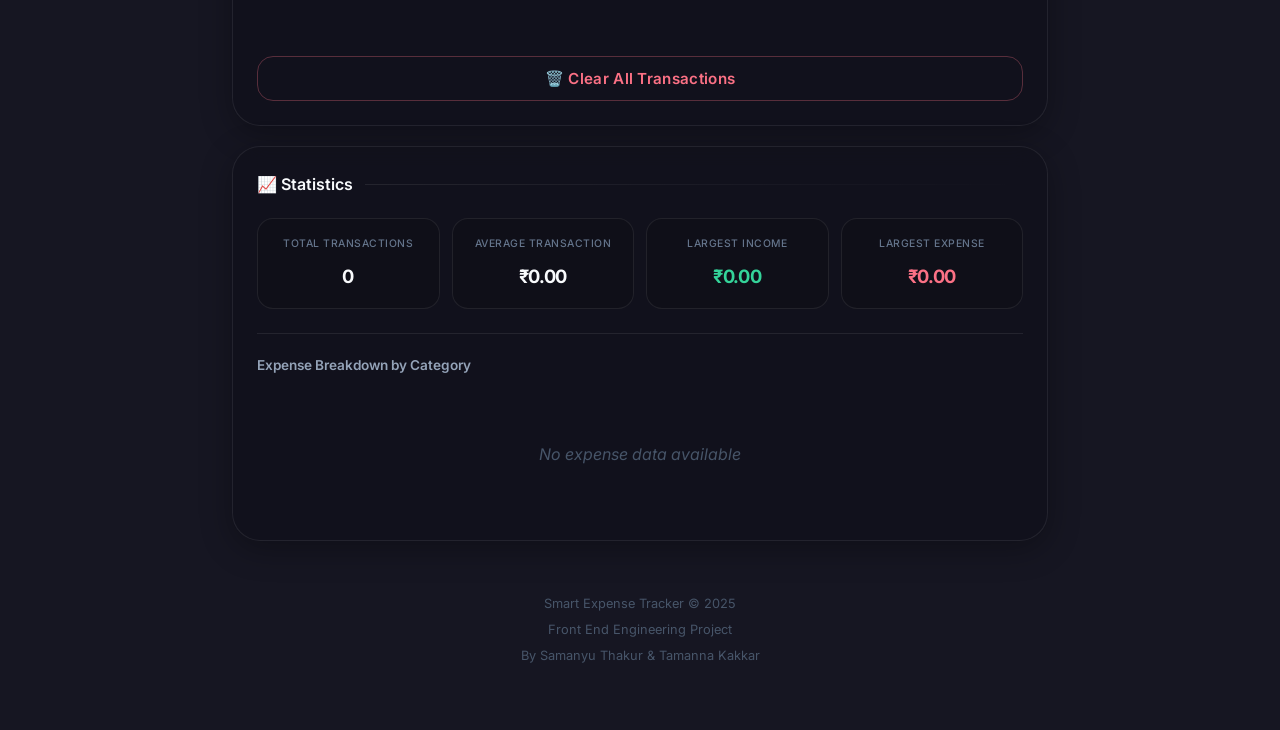
==== commit 70d1a3e1: "Made changes in css" ====
--- a/index.html
+++ b/index.html
@@ -217,8 +217,9 @@
 
         <!-- fOOTER -->
         <footer class="footer">
-            <p>Smart Expense Tracker &copy; 2024</p>
+            <p>Smart Expense Tracker &copy; 2025</p>
             <p>Front End Engineering Project</p>
+            <p>By Samanyu Thakur & Tamanna Kakkar</p>
         </footer>
     </div>
 </body>
--- a/styles.css
+++ b/styles.css
@@ -1,765 +1,979 @@
-
-* {
+/* ================================================================
+   SMART EXPENSE TRACKER - "GLASS AURORA" ULTRA REFINED
+   Version: 2.0
+   ================================================================ */
+
+/* Google Font */
+@import url('https://fonts.googleapis.com/css2?family=Inter:wght@300;400;500;600;700;800;900&display=swap');
+
+/* ================================================================
+   ROOT VARIABLES
+   ================================================================ */
+:root {
+    /* Background Colors */
+    --bg-base: #161622;
+    --bg-primary: #595983;
+    --bg-secondary: #0f0f18;
+    --bg-card: rgba(15, 15, 25, 0.6);
+    --bg-card-solid: #12121d;
+    --bg-elevated: rgba(20, 20, 35, 0.8);
+    --bg-input: rgba(10, 10, 18, 0.8);
+    
+    /* Glass Effect */
+    --glass-bg: rgba(255, 255, 255, 0.03);
+    --glass-border: rgba(255, 255, 255, 0.08);
+    --glass-shine: rgba(255, 255, 255, 0.05);
+    
+    /* Accent Colors - Softer Neons */
+    --accent-purple: #a78bfa;
+    --accent-pink: #f472b6;
+    --accent-blue: #60a5fa;
+    --accent-cyan: #22d3ee;
+    --accent-green: #34d399;
+    --accent-emerald: #6ee7b7;
+    --accent-red: #fb7185;
+    --accent-orange: #fb923c;
+    --accent-yellow: #fbbf24;
+    
+    /* Gradients */
+    --gradient-primary: linear-gradient(135deg, #a78bfa 0%, #f472b6 50%, #fb923c 100%);
+    --gradient-secondary: linear-gradient(135deg, #60a5fa 0%, #a78bfa 100%);
+    --gradient-income: linear-gradient(135deg, #34d399 0%, #22d3ee 100%);
+    --gradient-expense: linear-gradient(135deg, #fb7185 0%, #f472b6 100%);
+    --gradient-warning: linear-gradient(135deg, #fbbf24 0%, #fb923c 100%);
+    --gradient-glass: linear-gradient(135deg, rgba(255,255,255,0.1) 0%, rgba(255,255,255,0.02) 100%);
+    
+    /* Text Colors */
+    --text-primary: #f8fafc;
+    --text-secondary: #94a3b8;
+    --text-muted: #64748b;
+    --text-dim: #475569;
+    
+    /* Glow Effects - Softer */
+    --glow-purple: 0 0 30px rgba(167, 139, 250, 0.3);
+    --glow-pink: 0 0 30px rgba(244, 114, 182, 0.3);
+    --glow-green: 0 0 30px rgba(52, 211, 153, 0.3);
+    --glow-red: 0 0 30px rgba(251, 113, 133, 0.3);
+    --glow-blue: 0 0 30px rgba(96, 165, 250, 0.3);
+    
+    /* Shadows - Ultra Smooth */
+    --shadow-xs: 0 2px 8px rgba(0, 0, 0, 0.2);
+    --shadow-sm: 0 4px 16px rgba(0, 0, 0, 0.25);
+    --shadow-md: 0 8px 32px rgba(0, 0, 0, 0.3);
+    --shadow-lg: 0 16px 48px rgba(0, 0, 0, 0.35);
+    --shadow-xl: 0 24px 64px rgba(0, 0, 0, 0.4);
+    --shadow-inner: inset 0 2px 8px rgba(0, 0, 0, 0.3);
+    
+    /* Spacing - 8px Grid System */
+    --space-1: 4px;
+    --space-2: 8px;
+    --space-3: 12px;
+    --space-4: 16px;
+    --space-5: 20px;
+    --space-6: 24px;
+    --space-8: 32px;
+    --space-10: 40px;
+    --space-12: 48px;
+    --space-16: 64px;
+    
+    /* Border Radius - Smooth Curves */
+    --radius-xs: 8px;
+    --radius-sm: 12px;
+    --radius-md: 16px;
+    --radius-lg: 20px;
+    --radius-xl: 28px;
+    --radius-2xl: 36px;
+    --radius-full: 9999px;
+    
+    /* Transitions - Buttery Smooth */
+    --ease-smooth: cubic-bezier(0.4, 0, 0.2, 1);
+    --ease-bounce: cubic-bezier(0.68, -0.55, 0.265, 1.55);
+    --ease-elastic: cubic-bezier(0.68, -0.6, 0.32, 1.6);
+    --transition-fast: 0.2s var(--ease-smooth);
+    --transition-normal: 0.3s var(--ease-smooth);
+    --transition-slow: 0.5s var(--ease-smooth);
+    --transition-slower: 0.8s var(--ease-smooth);
+    
+    /* Blur */
+    --blur-sm: 8px;
+    --blur-md: 16px;
+    --blur-lg: 24px;
+}
+
+/* ================================================================
+   RESET & BASE
+   ================================================================ */
+*,
+*::before,
+*::after {
     margin: 0;
     padding: 0;
     box-sizing: border-box;
 }
 
-/*=============================================================== */
-
-:root {
-    /* ============================================
-       PRIMARY COLORS - Aurora Theme
-       ============================================ */
-    --primary-gradient: linear-gradient(135deg, #667eea 0%, #764ba2 100%);
-    --primary-color: #667eea;
-    --primary-dark: #5a67d8;
-    --primary-light: #a3bffa;
-    
-    /* ============================================
-       SEMANTIC COLORS
-       ============================================ */
-    /* Income - Fresh Green */
-    --income-color: #48bb78;
-    --income-light: #c6f6d5;
-    --income-gradient: linear-gradient(135deg, #48bb78 0%, #38a169 100%);
-    
-    /* Expense - Soft Red */
-    --expense-color: #fc8181;
-    --expense-light: #fed7d7;
-    --expense-gradient: linear-gradient(135deg, #fc8181 0%, #f56565 100%);
-    
-    /* Warning - Warm Orange */
-    --warning-color: #ed8936;
-    --warning-light: #feebc8;
-    
-    /* ============================================
-       NEUTRAL COLORS
-       ============================================ */
-    --background-color: #f0f4ff;
-    --card-background: #ffffff;
-    --text-primary: #2d3748;
-    --text-secondary: #718096;
-    --text-light: #a0aec0;
-    --border-color: #e2e8f0;
-    
-    /* ============================================
-       SHADOWS - Creates Depth
-       ============================================ */
-    --shadow-sm: 0 1px 2px rgba(102, 126, 234, 0.05);
-    --shadow-md: 0 4px 6px rgba(102, 126, 234, 0.1);
-    --shadow-lg: 0 10px 25px rgba(102, 126, 234, 0.15);
-    --shadow-xl: 0 20px 40px rgba(102, 126, 234, 0.2);
-    
-    /* Soft Inner Shadow (Neumorphism inspired) */
-    --shadow-inner: inset 0 2px 4px rgba(102, 126, 234, 0.06);
-    
-    /* ============================================
-       SPACING SYSTEM
-       ============================================ */
-    --spacing-xs: 4px;
-    --spacing-sm: 8px;
-    --spacing-md: 16px;
-    --spacing-lg: 24px;
-    --spacing-xl: 32px;
-    --spacing-2xl: 48px;
-    
-    /* ============================================
-       BORDER RADIUS - Soft Rounded Corners
-       ============================================ */
-    --radius-sm: 8px;
-    --radius-md: 12px;
-    --radius-lg: 16px;
-    --radius-xl: 24px;
-    --radius-full: 50px;
-    
-    /* ============================================
-       TYPOGRAPHY
-       ============================================ */
-    --font-family: 'Segoe UI', -apple-system, BlinkMacSystemFont, 'Roboto', sans-serif;
-    --font-size-xs: 0.75rem;    /* 12px */
-    --font-size-sm: 0.875rem;   /* 14px */
-    --font-size-md: 1rem;       /* 16px */
-    --font-size-lg: 1.125rem;   /* 18px */
-    --font-size-xl: 1.25rem;    /* 20px */
-    --font-size-2xl: 1.5rem;    /* 24px */
-    --font-size-3xl: 2rem;      /* 32px */
-    --font-size-4xl: 2.5rem;    /* 40px */
-    
-    /* ============================================
-       TRANSITIONS
-       ============================================ */
-    --transition-fast: 0.15s ease;
-    --transition-normal: 0.3s ease;
-    --transition-slow: 0.5s ease;
-}
-
-
-/* ================================================================
-   3. TYPOGRAPHY & BODY STYLES
-   ================================================================ */
+html {
+    scroll-behavior: smooth;
+    -webkit-font-smoothing: antialiased;
+    -moz-osx-font-smoothing: grayscale;
+}
 
 body {
-    font-family: var(--font-family);
-    font-size: var(--font-size-md);
-    line-height: 1.6;
+    font-family: 'Inter', -apple-system, BlinkMacSystemFont, sans-serif;
+    font-size: 16px;
+    font-weight: 400;
+    line-height: 1.7;
     color: var(--text-primary);
-    background: var(--background-color);
-    
-    /* Subtle Background Pattern */
-    background-image: 
-        radial-gradient(circle at 20% 50%, rgba(102, 126, 234, 0.08) 0%, transparent 50%),
-        radial-gradient(circle at 80% 20%, rgba(118, 75, 162, 0.08) 0%, transparent 50%),
-        radial-gradient(circle at 40% 80%, rgba(72, 187, 120, 0.05) 0%, transparent 40%);
-    
+    background: var(--bg-base);
     min-height: 100vh;
-    
-    /* Smooth Scrolling */
-    scroll-behavior: smooth;
-}
-
-
-/* ================================================================
-   4. LAYOUT & CONTAINER
-   ================================================================ */
-
+    overflow-x: hidden;
+    position: relative;
+}
+
+/* ================================================================
+   ANIMATED BACKGROUND
+   ================================================================ */
+body::before {
+    content: '';
+    position: fixed;
+    inset: 0;
+    background: 
+        radial-gradient(ellipse 80% 50% at 20% -20%, rgba(167, 139, 250, 0.15) 0%, transparent 50%),
+        radial-gradient(ellipse 60% 40% at 80% 10%, rgba(244, 114, 182, 0.12) 0%, transparent 45%),
+        radial-gradient(ellipse 50% 50% at 90% 90%, rgba(96, 165, 250, 0.1) 0%, transparent 40%),
+        radial-gradient(ellipse 70% 50% at 10% 100%, rgba(52, 211, 153, 0.08) 0%, transparent 45%);
+    pointer-events: none;
+    z-index: -2;
+    animation: backgroundPulse 20s ease-in-out infinite;
+}
+
+@keyframes backgroundPulse {
+    0%, 100% { opacity: 1; }
+    50% { opacity: 0.8; }
+}
+
+/* Floating Orbs */
+body::after {
+    content: '';
+    position: fixed;
+    width: 500px;
+    height: 500px;
+    background: radial-gradient(circle, rgba(167, 139, 250, 0.15) 0%, transparent 60%);
+    top: -250px;
+    right: -150px;
+    border-radius: 50%;
+    filter: blur(40px);
+    animation: floatingOrb 25s ease-in-out infinite;
+    pointer-events: none;
+    z-index: -1;
+}
+
+@keyframes floatingOrb {
+    0%, 100% {
+        transform: translate(0, 0) scale(1);
+        opacity: 0.6;
+    }
+    33% {
+        transform: translate(-80px, 120px) scale(1.1);
+        opacity: 0.8;
+    }
+    66% {
+        transform: translate(-40px, 60px) scale(0.95);
+        opacity: 0.5;
+    }
+}
+
+/* Second Orb */
+.container::before {
+    content: '';
+    position: fixed;
+    width: 400px;
+    height: 400px;
+    background: radial-gradient(circle, rgba(52, 211, 153, 0.12) 0%, transparent 60%);
+    bottom: -200px;
+    left: -100px;
+    border-radius: 50%;
+    filter: blur(50px);
+    animation: floatingOrb2 30s ease-in-out infinite;
+    pointer-events: none;
+    z-index: -1;
+}
+
+@keyframes floatingOrb2 {
+    0%, 100% {
+        transform: translate(0, 0) scale(1);
+    }
+    50% {
+        transform: translate(60px, -80px) scale(1.15);
+    }
+}
+
+/* ================================================================
+   CONTAINER
+   ================================================================ */
 .container {
     width: 100%;
-    max-width: 900px;
+    max-width: 880px;
     margin: 0 auto;
-    padding: var(--spacing-lg);
-
-}
-
-/* ================================================================
-   5. HEADER SECTION
-   ================================================================ */
-
+    padding: var(--space-6);
+    position: relative;
+}
+
+/* ================================================================
+   GLASS CARD MIXIN STYLE
+   ================================================================ */
+.glass-card {
+    background: var(--bg-card);
+    backdrop-filter: blur(var(--blur-md));
+    -webkit-backdrop-filter: blur(var(--blur-md));
+    border: 1px solid var(--glass-border);
+    box-shadow: var(--shadow-md);
+}
+
+/* ================================================================
+   HEADER
+   ================================================================ */
 .header {
     text-align: center;
-    padding: var(--spacing-2xl) var(--spacing-lg);
-    background: var(--primary-gradient);
-    border-radius: var(--radius-xl);
-    margin-bottom: var(--spacing-xl);
-    box-shadow: var(--shadow-xl);
-    
-    /* Subtle animation on load */
-    animation: slideDown 0.6s ease-out;
-    
-    /* Positioning for decorative elements */
+    padding: var(--space-12) var(--space-8);
+    background: var(--bg-card);
+    backdrop-filter: blur(var(--blur-lg));
+    -webkit-backdrop-filter: blur(var(--blur-lg));
+    border-radius: var(--radius-2xl);
+    margin-bottom: var(--space-6);
+    border: 1px solid var(--glass-border);
+    box-shadow: var(--shadow-lg);
     position: relative;
     overflow: hidden;
-}
-
-/* Decorative circles in header */
+    animation: headerEntry 0.8s var(--ease-smooth) both;
+}
+
+@keyframes headerEntry {
+    from {
+        opacity: 0;
+        transform: translateY(-40px) scale(0.95);
+    }
+    to {
+        opacity: 1;
+        transform: translateY(0) scale(1);
+    }
+}
+
+/* Animated Gradient Border */
 .header::before {
     content: '';
     position: absolute;
-    width: 200px;
-    height: 200px;
-    background: rgba(255, 255, 255, 0.1);
-    border-radius: 50%;
-    top: -100px;
-    right: -50px;
-}
-
+    inset: -2px;
+    background: var(--gradient-primary);
+    border-radius: var(--radius-2xl);
+    z-index: -1;
+    opacity: 0.5;
+    filter: blur(15px);
+    animation: borderBreath 4s ease-in-out infinite;
+}
+
+@keyframes borderBreath {
+    0%, 100% {
+        opacity: 0.3;
+        filter: blur(15px);
+        transform: scale(1);
+    }
+    50% {
+        opacity: 0.6;
+        filter: blur(20px);
+        transform: scale(1.02);
+    }
+}
+
+/* Shine sweep effect */
 .header::after {
     content: '';
     position: absolute;
-    width: 150px;
-    height: 150px;
-    background: rgba(255, 255, 255, 0.08);
-    border-radius: 50%;
-    bottom: -75px;
-    left: -25px;
+    top: 0;
+    left: -100%;
+    width: 60%;
+    height: 100%;
+    background: linear-gradient(
+        90deg,
+        transparent,
+        rgba(255, 255, 255, 0.05),
+        transparent
+    );
+    transform: skewX(-20deg);
+    animation: headerShine 6s ease-in-out infinite;
+}
+
+@keyframes headerShine {
+    0%, 100% { left: -100%; }
+    50%, 60% { left: 150%; }
 }
 
 .header h1 {
-    font-size: var(--font-size-3xl);
-    font-weight: 700;
-    color: #ffffff;
-    margin-bottom: var(--spacing-sm);
-    
-    /* Text shadow for depth */
-    text-shadow: 0 2px 4px rgba(0, 0, 0, 0.1);
-    
-    /* Position above pseudo-elements */
+    font-size: 2.5rem;
+    font-weight: 800;
+    letter-spacing: -0.02em;
+    background: var(--gradient-primary);
+    -webkit-background-clip: text;
+    background-clip: text;
+    -webkit-text-fill-color: transparent;
+    margin-bottom: var(--space-2);
     position: relative;
-    z-index: 1;
+    display: inline-block;
 }
 
 .header p {
-    font-size: var(--font-size-lg);
-    color: rgba(255, 255, 255, 0.9);
-    position: relative;
-    z-index: 1;
-}
-
-
-
-/* ================================================================
-   6. BALANCE SECTION
-   ================================================================ */
-
+    color: var(--text-secondary);
+    font-size: 1rem;
+    font-weight: 400;
+    letter-spacing: 0.02em;
+}
+
+/* ================================================================
+   BALANCE SECTION
+   ================================================================ */
 .balance-section {
-    background: var(--card-background);
-    border-radius: var(--radius-lg);
-    padding: var(--spacing-xl);
-    margin-bottom: var(--spacing-lg);
+    background: var(--bg-card);
+    backdrop-filter: blur(var(--blur-md));
+    -webkit-backdrop-filter: blur(var(--blur-md));
+    border-radius: var(--radius-xl);
+    padding: var(--space-8);
+    margin-bottom: var(--space-5);
+    border: 1px solid var(--glass-border);
     box-shadow: var(--shadow-md);
     text-align: center;
-    
-    /* Subtle border */
-    border: 1px solid var(--border-color);
-    
-    /* Animation */
-    animation: fadeInUp 0.6s ease-out 0.1s both;
+    position: relative;
+    overflow: hidden;
+    animation: cardEntry 0.6s var(--ease-smooth) 0.1s both;
+}
+
+@keyframes cardEntry {
+    from {
+        opacity: 0;
+        transform: translateY(30px);
+    }
+    to {
+        opacity: 1;
+        transform: translateY(0);
+    }
+}
+
+/* Inner glow */
+.balance-section::before {
+    content: '';
+    position: absolute;
+    top: 50%;
+    left: 50%;
+    width: 300px;
+    height: 300px;
+    background: radial-gradient(circle, rgba(167, 139, 250, 0.08) 0%, transparent 70%);
+    transform: translate(-50%, -50%);
+    pointer-events: none;
 }
 
 .balance-section h2 {
-    font-size: var(--font-size-sm);
+    font-size: 0.7rem;
     font-weight: 600;
-    color: var(--text-secondary);
+    color: var(--text-muted);
     text-transform: uppercase;
-    letter-spacing: 2px;
-    margin-bottom: var(--spacing-sm);
+    letter-spacing: 3px;
+    margin-bottom: var(--space-3);
 }
 
 .balance-amount {
-    font-size: var(--font-size-4xl);
+    font-size: 3.25rem;
     font-weight: 800;
+    letter-spacing: -0.03em;
     color: var(--text-primary);
-    
-    /* Smooth color transition when value changes */
-    transition: color var(--transition-normal);
-}
-
-/* Balance color states */
+    transition: var(--transition-normal);
+    position: relative;
+}
+
 .balance-amount.positive {
-    color: var(--income-color);
+    color: var(--accent-green);
+    text-shadow: var(--glow-green);
 }
 
 .balance-amount.negative {
-    color: var(--expense-color);
-}
-
-
-
-/* ================================================================
-   7. SUMMARY CARDS (INCOME/EXPENSE)
-   ================================================================ */
-
+    color: var(--accent-red);
+    text-shadow: var(--glow-red);
+}
+
+/* ================================================================
+   SUMMARY SECTION
+   ================================================================ */
 .summary-section {
     display: grid;
     grid-template-columns: repeat(2, 1fr);
-    gap: var(--spacing-md);
-    margin-bottom: var(--spacing-lg);
+    gap: var(--space-4);
+    margin-bottom: var(--space-5);
 }
 
 .summary-card {
-    background: var(--card-background);
-    border-radius: var(--radius-lg);
-    padding: var(--spacing-lg);
+    background: var(--bg-card);
+    backdrop-filter: blur(var(--blur-md));
+    -webkit-backdrop-filter: blur(var(--blur-md));
+    border-radius: var(--radius-xl);
+    padding: var(--space-6);
     text-align: center;
-    box-shadow: var(--shadow-md);
-    border: 1px solid var(--border-color);
-    
-    /* Transition for hover effect */
-    transition: 
-        transform var(--transition-normal),
-        box-shadow var(--transition-normal);
-    
-    /* Animation on load */
-    animation: fadeInUp 0.6s ease-out 0.2s both;
-    
-    /* Position for decorative border */
+    border: 1px solid var(--glass-border);
+    box-shadow: var(--shadow-sm);
     position: relative;
     overflow: hidden;
-}
-
-/* Decorative top border */
+    transition: var(--transition-normal);
+    cursor: default;
+}
+
+/* Top accent line */
 .summary-card::before {
     content: '';
     position: absolute;
     top: 0;
-    left: 0;
-    right: 0;
-    height: 4px;
-    border-radius: var(--radius-lg) var(--radius-lg) 0 0;
-}
-
-/* Income card specific styles */
+    left: var(--space-6);
+    right: var(--space-6);
+    height: 3px;
+    border-radius: 0 0 var(--radius-full) var(--radius-full);
+    transition: var(--transition-normal);
+}
+
+/* Inner glow on hover */
+.summary-card::after {
+    content: '';
+    position: absolute;
+    inset: 0;
+    opacity: 0;
+    transition: var(--transition-normal);
+    pointer-events: none;
+}
+
+.summary-card:hover {
+    transform: translateY(-6px);
+    border-color: rgba(255, 255, 255, 0.12);
+}
+
+.summary-card:hover::before {
+    left: var(--space-4);
+    right: var(--space-4);
+}
+
+.summary-card:hover::after {
+    opacity: 1;
+}
+
+/* Income Card */
+.income-card {
+    animation: cardEntry 0.6s var(--ease-smooth) 0.15s both;
+}
+
 .income-card::before {
-    background: var(--income-gradient);
+    background: var(--gradient-income);
+    box-shadow: 0 0 20px rgba(52, 211, 153, 0.4);
+}
+
+.income-card::after {
+    background: radial-gradient(ellipse at top, rgba(52, 211, 153, 0.08) 0%, transparent 70%);
 }
 
 .income-card:hover {
-    transform: translateY(-4px);
-    box-shadow: var(--shadow-lg), 0 4px 20px rgba(72, 187, 120, 0.2);
-}
-
-/* Expense card specific styles */
+    box-shadow: var(--shadow-md), 0 8px 32px rgba(52, 211, 153, 0.15);
+}
+
+/* Expense Card */
+.expense-card {
+    animation: cardEntry 0.6s var(--ease-smooth) 0.2s both;
+}
+
 .expense-card::before {
-    background: var(--expense-gradient);
+    background: var(--gradient-expense);
+    box-shadow: 0 0 20px rgba(251, 113, 133, 0.4);
+}
+
+.expense-card::after {
+    background: radial-gradient(ellipse at top, rgba(251, 113, 133, 0.08) 0%, transparent 70%);
 }
 
 .expense-card:hover {
-    transform: translateY(-4px);
-    box-shadow: var(--shadow-lg), 0 4px 20px rgba(252, 129, 129, 0.2);
+    box-shadow: var(--shadow-md), 0 8px 32px rgba(251, 113, 133, 0.15);
 }
 
 .summary-card h3 {
-    font-size: var(--font-size-sm);
+    font-size: 0.65rem;
     font-weight: 600;
-    color: var(--text-secondary);
+    color: var(--text-muted);
     text-transform: uppercase;
-    letter-spacing: 1px;
-    margin-bottom: var(--spacing-sm);
+    letter-spacing: 2px;
+    margin-bottom: var(--space-2);
 }
 
 .summary-card .amount {
-    font-size: var(--font-size-2xl);
+    font-size: 1.75rem;
     font-weight: 700;
+    letter-spacing: -0.02em;
 }
 
 .amount.income {
-    color: var(--income-color);
+    color: var(--accent-green);
 }
 
 .amount.expense {
-    color: var(--expense-color);
-}
-
-
-
-
-/* ================================================================
-   8. BUDGET SECTION
-   ================================================================ */
-
+    color: var(--accent-red);
+}
+
+/* ================================================================
+   BUDGET SECTION
+   ================================================================ */
 .budget-section {
-    background: var(--card-background);
-    border-radius: var(--radius-lg);
-    padding: var(--spacing-lg);
-    margin-bottom: var(--spacing-lg);
+    background: var(--bg-card);
+    backdrop-filter: blur(var(--blur-md));
+    -webkit-backdrop-filter: blur(var(--blur-md));
+    border-radius: var(--radius-xl);
+    padding: var(--space-6);
+    margin-bottom: var(--space-5);
+    border: 1px solid var(--glass-border);
     box-shadow: var(--shadow-md);
-    border: 1px solid var(--border-color);
-    
-    animation: fadeInUp 0.6s ease-out 0.3s both;
+    animation: cardEntry 0.6s var(--ease-smooth) 0.25s both;
 }
 
 .budget-header {
     display: flex;
     justify-content: space-between;
     align-items: center;
-    margin-bottom: var(--spacing-lg);
+    margin-bottom: var(--space-5);
     flex-wrap: wrap;
-    gap: var(--spacing-md);
-}
-
-
+    gap: var(--space-4);
+}
 
 .budget-header h3 {
-    font-size: var(--font-size-lg);
+    font-size: 1rem;
     font-weight: 600;
     color: var(--text-primary);
+    display: flex;
+    align-items: center;
+    gap: var(--space-2);
 }
 
 .budget-input-group {
     display: flex;
-    gap: var(--spacing-sm);
+    gap: var(--space-2);
 }
 
 .budget-input-group input {
-    width: 140px;
-    padding: var(--spacing-sm) var(--spacing-md);
-    border: 2px solid var(--border-color);
+    width: 130px;
+    padding: var(--space-3) var(--space-4);
+    background: var(--bg-input);
+    border: 1px solid var(--glass-border);
     border-radius: var(--radius-md);
-    font-size: var(--font-size-md);
+    color: var(--text-primary);
     font-family: inherit;
-    transition: border-color var(--transition-fast);
+    font-size: 0.9rem;
+    font-weight: 500;
+    transition: var(--transition-fast);
+}
+
+.budget-input-group input:hover {
+    border-color: rgba(255, 255, 255, 0.15);
 }
 
 .budget-input-group input:focus {
     outline: none;
-    border-color: var(--primary-color);
-}
-
+    border-color: var(--accent-purple);
+    box-shadow: 0 0 0 4px rgba(167, 139, 250, 0.15);
+    background: var(--bg-secondary);
+}
+
+.budget-input-group input::placeholder {
+    color: var(--text-dim);
+    font-weight: 400;
+}
 
 .budget-info {
     display: flex;
     justify-content: space-between;
-    margin-bottom: var(--spacing-sm);
-    font-size: var(--font-size-sm);
+    margin-bottom: var(--space-3);
+    font-size: 0.8rem;
+    font-weight: 500;
     color: var(--text-secondary);
 }
 
-/* Progress Bar Container */
+/* Progress Bar - Ultra Smooth */
 .progress-bar {
-    height: 24px;
-    background: var(--background-color);
+    height: 16px;
+    background: var(--bg-secondary);
     border-radius: var(--radius-full);
     overflow: hidden;
+    margin-bottom: var(--space-4);
     box-shadow: var(--shadow-inner);
-    margin-bottom: var(--spacing-md);
-    
-    /* Border for definition */
-    border: 1px solid var(--border-color);
-}
-
-/* Progress Bar Fill */
+    position: relative;
+}
+
+/* Subtle track lines */
+.progress-bar::before {
+    content: '';
+    position: absolute;
+    inset: 0;
+    background: repeating-linear-gradient(
+        90deg,
+        transparent,
+        transparent 10%,
+        rgba(255, 255, 255, 0.02) 10%,
+        rgba(255, 255, 255, 0.02) 10.5%
+    );
+    pointer-events: none;
+}
+
 .progress-fill {
     height: 100%;
     width: 0%;
-    background: var(--income-gradient);
     border-radius: var(--radius-full);
-    
-    /* Smooth width transition */
+    position: relative;
+    overflow: hidden;
     transition: 
-        width 0.8s cubic-bezier(0.4, 0, 0.2, 1),
-        background 0.5s ease;
-    
-    /* Striped animation effect */
-    background-size: 20px 20px;
-    position: relative;
-}
-
-/* Animated stripes on progress bar */
+        width 1s cubic-bezier(0.34, 1.56, 0.64, 1),
+        background 0.5s var(--ease-smooth);
+}
+
+/* Shimmer animation */
+.progress-fill::before {
+    content: '';
+    position: absolute;
+    top: 0;
+    left: -150%;
+    width: 100%;
+    height: 100%;
+    background: linear-gradient(
+        90deg,
+        transparent 0%,
+        rgba(255, 255, 255, 0.4) 50%,
+        transparent 100%
+    );
+    animation: shimmer 2.5s ease-in-out infinite;
+}
+
+@keyframes shimmer {
+    0% { left: -150%; }
+    100% { left: 150%; }
+}
+
+/* Glow effect */
 .progress-fill::after {
     content: '';
     position: absolute;
     top: 0;
-    left: 0;
     right: 0;
-    bottom: 0;
-    background: linear-gradient(
-        45deg,
-        rgba(255, 255, 255, 0.15) 25%,
-        transparent 25%,
-        transparent 50%,
-        rgba(255, 255, 255, 0.15) 50%,
-        rgba(255, 255, 255, 0.15) 75%,
-        transparent 75%
-    );
-    background-size: 20px 20px;
+    width: 30px;
+    height: 100%;
+    background: linear-gradient(90deg, transparent, rgba(255, 255, 255, 0.3));
     border-radius: var(--radius-full);
-    
-    /* Animate the stripes */
-    animation: progressStripes 1s linear infinite;
-}
-
-@keyframes progressStripes {
-    from {
-        background-position: 0 0;
-    }
-    to {
-        background-position: 20px 0;
-    }
-}
-
-/*
-   EXPLANATION:
-   
-   @keyframes
-   - Defines animation sequence
-   - from = starting state (0%)
-   - to = ending state (100%)
-   - Can also use percentages: 0%, 50%, 100%
-   
-   animation: name duration timing-function iteration-count
-   - infinite = animation repeats forever
-   
-   cubic-bezier(0.4, 0, 0.2, 1)
-   - Custom easing function
-   - Creates smooth, natural movement
-   - This is "ease-out" equivalent
-*/
-
-/* Progress bar color states */
+}
+
 .progress-fill.safe {
-    background: var(--income-gradient);
+    background: var(--gradient-income);
+    box-shadow: 0 0 20px rgba(52, 211, 153, 0.4);
 }
 
 .progress-fill.caution {
-    background: linear-gradient(135deg, #ecc94b 0%, #d69e2e 100%);
+    background: var(--gradient-warning);
+    box-shadow: 0 0 20px rgba(251, 191, 36, 0.4);
 }
 
 .progress-fill.warning {
-    background: linear-gradient(135deg, #ed8936 0%, #dd6b20 100%);
+    background: linear-gradient(135deg, var(--accent-orange) 0%, var(--accent-red) 100%);
+    box-shadow: 0 0 20px rgba(251, 146, 60, 0.4);
 }
 
 .progress-fill.danger {
-    background: var(--expense-gradient);
-}
-
-/* Budget Status Message */
+    background: var(--gradient-expense);
+    box-shadow: 0 0 25px rgba(251, 113, 133, 0.5);
+    animation: dangerPulse 1.5s ease-in-out infinite;
+}
+
+@keyframes dangerPulse {
+    0%, 100% {
+        box-shadow: 0 0 20px rgba(251, 113, 133, 0.4);
+    }
+    50% {
+        box-shadow: 0 0 35px rgba(251, 113, 133, 0.6);
+    }
+}
+
+/* Budget Status */
 .budget-status {
     text-align: center;
-    padding: var(--spacing-sm) var(--spacing-md);
+    padding: var(--space-3) var(--space-4);
     border-radius: var(--radius-md);
-    font-size: var(--font-size-sm);
+    font-size: 0.85rem;
     font-weight: 500;
-    background: var(--background-color);
+    background: var(--bg-secondary);
     color: var(--text-secondary);
-    
-    transition: all var(--transition-normal);
+    border: 1px solid var(--glass-border);
+    transition: var(--transition-normal);
 }
 
 .budget-status.safe {
-    background: var(--income-light);
-    color: var(--income-color);
+    background: rgba(52, 211, 153, 0.1);
+    border-color: rgba(52, 211, 153, 0.25);
+    color: var(--accent-emerald);
 }
 
 .budget-status.caution {
-    background: #fefcbf;
-    color: #b7791f;
+    background: rgba(251, 191, 36, 0.1);
+    border-color: rgba(251, 191, 36, 0.25);
+    color: var(--accent-yellow);
 }
 
 .budget-status.warning {
-    background: var(--warning-light);
-    color: var(--warning-color);
+    background: rgba(251, 146, 60, 0.1);
+    border-color: rgba(251, 146, 60, 0.25);
+    color: var(--accent-orange);
 }
 
 .budget-status.danger {
-    background: var(--expense-light);
-    color: var(--expense-color);
-    
-    /* Pulse animation for danger */
-    animation: pulse 1.5s ease-in-out infinite;
-}
-
-@keyframes pulse {
-    0%, 100% {
-        opacity: 1;
-    }
-    50% {
-        opacity: 0.7;
-    }
-}
-
-
-/* ================================================================
-   9. FORM SECTION
-   ================================================================ */
-
+    background: rgba(251, 113, 133, 0.1);
+    border-color: rgba(251, 113, 133, 0.25);
+    color: var(--accent-red);
+    animation: statusPulse 2s ease-in-out infinite;
+}
+
+@keyframes statusPulse {
+    0%, 100% { opacity: 1; }
+    50% { opacity: 0.75; }
+}
+
+/* ================================================================
+   FORM SECTION
+   ================================================================ */
 .form-section {
-    background: var(--card-background);
-    border-radius: var(--radius-lg);
-    padding: var(--spacing-xl);
-    margin-bottom: var(--spacing-lg);
+    background: var(--bg-card);
+    backdrop-filter: blur(var(--blur-md));
+    -webkit-backdrop-filter: blur(var(--blur-md));
+    border-radius: var(--radius-xl);
+    padding: var(--space-6);
+    margin-bottom: var(--space-5);
+    border: 1px solid var(--glass-border);
     box-shadow: var(--shadow-md);
-    border: 1px solid var(--border-color);
-    
-    animation: fadeInUp 0.6s ease-out 0.4s both;
+    animation: cardEntry 0.6s var(--ease-smooth) 0.3s both;
 }
 
 .form-section h3 {
-    font-size: var(--font-size-lg);
+    font-size: 1rem;
     font-weight: 600;
     color: var(--text-primary);
-    margin-bottom: var(--spacing-lg);
-    
-    /* Decorative underline */
-    padding-bottom: var(--spacing-sm);
-    border-bottom: 2px solid var(--border-color);
-}
-
-/* Form Group - Label + Input container */
+    margin-bottom: var(--space-5);
+    display: flex;
+    align-items: center;
+    gap: var(--space-3);
+}
+
+.form-section h3::after {
+    content: '';
+    flex: 1;
+    height: 1px;
+    background: linear-gradient(90deg, var(--glass-border), transparent);
+}
+
 .form-group {
-    margin-bottom: var(--spacing-md);
+    margin-bottom: var(--space-4);
 }
 
 .form-group label {
     display: block;
-    margin-bottom: var(--spacing-xs);
-    font-size: var(--font-size-sm);
-    font-weight: 600;
+    margin-bottom: var(--space-2);
+    font-size: 0.8rem;
+    font-weight: 500;
     color: var(--text-secondary);
-}
-
+    letter-spacing: 0.02em;
+}
 
 .form-group input,
 .form-group select {
     width: 100%;
-    padding: var(--spacing-md);
-    border: 2px solid var(--border-color);
+    padding: var(--space-4);
+    background: var(--bg-input);
+    border: 1px solid var(--glass-border);
     border-radius: var(--radius-md);
-    font-size: var(--font-size-md);
+    color: var(--text-primary);
     font-family: inherit;
-    color: var(--text-primary);
-    background: var(--card-background);
-    
-    transition: 
-        border-color var(--transition-fast),
-        box-shadow var(--transition-fast);
-}
-
-
-/* Input Focus State */
+    font-size: 0.95rem;
+    font-weight: 500;
+    transition: var(--transition-fast);
+}
+
+.form-group input:hover,
+.form-group select:hover {
+    border-color: rgba(255, 255, 255, 0.15);
+    background: var(--bg-secondary);
+}
+
 .form-group input:focus,
 .form-group select:focus {
     outline: none;
-    border-color: var(--primary-color);
-    box-shadow: 0 0 0 3px rgba(102, 126, 234, 0.15);
-}
-
-
-
-/* Input Placeholder */
+    border-color: var(--accent-purple);
+    box-shadow: 
+        0 0 0 4px rgba(167, 139, 250, 0.12),
+        0 0 20px rgba(167, 139, 250, 0.1);
+    background: var(--bg-secondary);
+}
+
 .form-group input::placeholder {
-    color: var(--text-light);
-}
-
-/*
-   ::placeholder
-   - Pseudo-element for placeholder text
-   - Styles the hint text inside empty inputs
-*/
-
-/* Input Error State */
+    color: var(--text-dim);
+    font-weight: 400;
+}
+
+.form-group select {
+    cursor: pointer;
+    appearance: none;
+    background-image: url("data:image/svg+xml,%3Csvg xmlns='http://www.w3.org/2000/svg' width='16' height='16' viewBox='0 0 24 24' fill='none' stroke='%2394a3b8' stroke-width='2' stroke-linecap='round' stroke-linejoin='round'%3E%3Cpolyline points='6 9 12 15 18 9'%3E%3C/polyline%3E%3C/svg%3E");
+    background-repeat: no-repeat;
+    background-position: right var(--space-4) center;
+    padding-right: var(--space-10);
+}
+
+.form-group select option {
+    background: var(--bg-card-solid);
+    color: var(--text-primary);
+    padding: var(--space-3);
+}
+
+.form-group select optgroup {
+    color: var(--text-muted);
+    font-weight: 600;
+}
+
+/* Error State */
 .form-group input.error,
 .form-group select.error {
-    border-color: var(--expense-color);
-    box-shadow: 0 0 0 3px rgba(252, 129, 129, 0.15);
-}
-
-/* Select Dropdown Arrow */
-.form-group select {
-    appearance: none;
-    background-image: url("data:image/svg+xml,%3Csvg xmlns='http://www.w3.org/2000/svg' width='12' height='12' viewBox='0 0 12 12'%3E%3Cpath fill='%23718096' d='M6 8L1 3h10z'/%3E%3C/svg%3E");
-    background-repeat: no-repeat;
-    background-position: right 16px center;
-    padding-right: 40px;
-    cursor: pointer;
-}
-
-
-
-/* ================================================================
-   10. FILTER SECTION
-   ================================================================ */
-
+    border-color: var(--accent-red);
+    box-shadow: 0 0 0 4px rgba(251, 113, 133, 0.12);
+    animation: shake 0.4s var(--ease-smooth);
+}
+
+@keyframes shake {
+    0%, 100% { transform: translateX(0); }
+    25% { transform: translateX(-6px); }
+    50% { transform: translateX(6px); }
+    75% { transform: translateX(-6px); }
+}
+
+/* ================================================================
+   FILTER SECTION
+   ================================================================ */
 .filter-section {
-    background: var(--card-background);
-    border-radius: var(--radius-lg);
-    padding: var(--spacing-lg);
-    margin-bottom: var(--spacing-lg);
-    box-shadow: var(--shadow-md);
-    border: 1px solid var(--border-color);
-    
-    animation: fadeInUp 0.6s ease-out 0.5s both;
+    background: var(--bg-card);
+    backdrop-filter: blur(var(--blur-md));
+    -webkit-backdrop-filter: blur(var(--blur-md));
+    border-radius: var(--radius-xl);
+    padding: var(--space-5);
+    margin-bottom: var(--space-5);
+    border: 1px solid var(--glass-border);
+    box-shadow: var(--shadow-sm);
+    animation: cardEntry 0.6s var(--ease-smooth) 0.35s both;
 }
 
 .filter-section h3 {
-    font-size: var(--font-size-lg);
+    font-size: 1rem;
     font-weight: 600;
     color: var(--text-primary);
-    margin-bottom: var(--spacing-md);
+    margin-bottom: var(--space-4);
 }
 
 .filter-controls {
     display: grid;
-    grid-template-columns: repeat(auto-fit, minmax(180px, 1fr));
-    gap: var(--spacing-md);
-}
-
-
-*/
+    grid-template-columns: repeat(auto-fit, minmax(160px, 1fr));
+    gap: var(--space-3);
+}
 
 .filter-group {
     display: flex;
     flex-direction: column;
-    gap: var(--spacing-xs);
+    gap: var(--space-1);
 }
 
 .filter-group label {
-    font-size: var(--font-size-sm);
+    font-size: 0.7rem;
     font-weight: 500;
-    color: var(--text-secondary);
+    color: var(--text-muted);
+    text-transform: uppercase;
+    letter-spacing: 1px;
 }
 
 .filter-controls select {
-    padding: var(--spacing-sm) var(--spacing-md);
-    border: 2px solid var(--border-color);
+    padding: var(--space-3) var(--space-4);
+    background: var(--bg-input);
+    border: 1px solid var(--glass-border);
     border-radius: var(--radius-md);
-    font-size: var(--font-size-sm);
+    color: var(--text-primary);
     font-family: inherit;
-    color: var(--text-primary);
-    background: var(--card-background);
+    font-size: 0.85rem;
+    font-weight: 500;
     cursor: pointer;
-    
-    /* Custom arrow */
     appearance: none;
-    background-image: url("data:image/svg+xml,%3Csvg xmlns='http://www.w3.org/2000/svg' width='12' height='12' viewBox='0 0 12 12'%3E%3Cpath fill='%23718096' d='M6 8L1 3h10z'/%3E%3C/svg%3E");
+    background-image: url("data:image/svg+xml,%3Csvg xmlns='http://www.w3.org/2000/svg' width='14' height='14' viewBox='0 0 24 24' fill='none' stroke='%2394a3b8' stroke-width='2' stroke-linecap='round' stroke-linejoin='round'%3E%3Cpolyline points='6 9 12 15 18 9'%3E%3C/polyline%3E%3C/svg%3E");
     background-repeat: no-repeat;
-    background-position: right 12px center;
-    padding-right: 36px;
-    
-    transition: border-color var(--transition-fast);
+    background-position: right var(--space-3) center;
+    padding-right: var(--space-8);
+    transition: var(--transition-fast);
 }
 
 .filter-controls select:hover {
-    border-color: var(--primary-light);
+    border-color: var(--accent-purple);
+    background-color: var(--bg-secondary);
 }
 
 .filter-controls select:focus {
     outline: none;
-    border-color: var(--primary-color);
-}
-
-
-/* ================================================================
-   11. TRANSACTION LIST
-   ================================================================ */
-
+    border-color: var(--accent-purple);
+    box-shadow: var(--glow-purple);
+}
+
+/* ================================================================
+   TRANSACTIONS SECTION
+   ================================================================ */
 .transactions-section {
-    background: var(--card-background);
-    border-radius: var(--radius-lg);
-    padding: var(--spacing-lg);
-    margin-bottom: var(--spacing-lg);
+    background: var(--bg-card);
+    backdrop-filter: blur(var(--blur-md));
+    -webkit-backdrop-filter: blur(var(--blur-md));
+    border-radius: var(--radius-xl);
+    padding: var(--space-6);
+    margin-bottom: var(--space-5);
+    border: 1px solid var(--glass-border);
     box-shadow: var(--shadow-md);
-    border: 1px solid var(--border-color);
-    
-    animation: fadeInUp 0.6s ease-out 0.6s both;
+    animation: cardEntry 0.6s var(--ease-smooth) 0.4s both;
 }
 
 .transactions-header {
     display: flex;
     justify-content: space-between;
     align-items: center;
-    margin-bottom: var(--spacing-md);
-    padding-bottom: var(--spacing-sm);
-    border-bottom: 2px solid var(--border-color);
+    margin-bottom: var(--space-4);
+    padding-bottom: var(--space-4);
+    border-bottom: 1px solid var(--glass-border);
 }
 
 .transactions-header h3 {
-    font-size: var(--font-size-lg);
+    font-size: 1rem;
     font-weight: 600;
     color: var(--text-primary);
 }
 
 .transaction-count {
-    font-size: var(--font-size-sm);
-    color: var(--text-secondary);
-    background: var(--background-color);
-    padding: var(--spacing-xs) var(--spacing-md);
+    font-size: 0.75rem;
+    font-weight: 500;
+    color: var(--text-muted);
+    background: var(--bg-secondary);
+    padding: var(--space-1) var(--space-3);
     border-radius: var(--radius-full);
-    font-weight: 500;
-}
-
-/* Transaction List Container */
+    border: 1px solid var(--glass-border);
+}
+
+/* Transaction List */
 .transaction-list {
-    max-height: 450px;
+    max-height: 420px;
     overflow-y: auto;
-    
-    /* Custom Scrollbar */
-    scrollbar-width: thin;
-    scrollbar-color: var(--border-color) transparent;
-}
-
-/* Webkit Scrollbar (Chrome, Safari, Edge) */
+    padding-right: var(--space-2);
+    scroll-behavior: smooth;
+}
+
+/* Smooth Scrollbar */
 .transaction-list::-webkit-scrollbar {
-    width: 8px;
+    width: 5px;
 }
 
 .transaction-list::-webkit-scrollbar-track {
@@ -767,361 +981,444 @@
 }
 
 .transaction-list::-webkit-scrollbar-thumb {
-    background: var(--border-color);
+    background: linear-gradient(180deg, var(--accent-purple), var(--accent-pink));
     border-radius: var(--radius-full);
 }
 
 .transaction-list::-webkit-scrollbar-thumb:hover {
-    background: var(--text-light);
+    background: linear-gradient(180deg, var(--accent-pink), var(--accent-purple));
 }
 
 /* Empty State */
 .empty-message {
     text-align: center;
-    padding: var(--spacing-2xl);
-    color: var(--text-light);
+    padding: var(--space-12);
+    color: var(--text-dim);
     font-style: italic;
 }
 
-/* Individual Transaction Item */
+/* Transaction Item */
 .transaction-item {
     display: flex;
     align-items: center;
     justify-content: space-between;
-    padding: var(--spacing-md);
-    margin-bottom: var(--spacing-sm);
-    background: var(--background-color);
+    padding: var(--space-4);
+    margin-bottom: var(--space-2);
+    background: var(--bg-secondary);
     border-radius: var(--radius-md);
-    border-left: 4px solid transparent;
-    
-    transition: 
-        transform var(--transition-fast),
-        box-shadow var(--transition-fast),
-        background var(--transition-fast);
-    
-    /* Stagger animation */
-    animation: slideInLeft 0.3s ease-out both;
+    border: 1px solid transparent;
+    border-left: 3px solid transparent;
+    position: relative;
+    overflow: hidden;
+    transition: var(--transition-fast);
+}
+
+/* Hover glow */
+.transaction-item::before {
+    content: '';
+    position: absolute;
+    inset: 0;
+    opacity: 0;
+    transition: var(--transition-fast);
+    pointer-events: none;
 }
 
 .transaction-item:hover {
-    transform: translateX(4px);
-    box-shadow: var(--shadow-md);
-    background: var(--card-background);
+    transform: translateX(6px);
+    border-color: var(--glass-border);
+    background: var(--bg-elevated);
+}
+
+.transaction-item:hover::before {
+    opacity: 1;
 }
 
 /* Income Transaction */
 .transaction-item.income {
-    border-left-color: var(--income-color);
+    border-left-color: var(--accent-green);
+}
+
+.transaction-item.income::before {
+    background: linear-gradient(90deg, rgba(52, 211, 153, 0.06) 0%, transparent 40%);
+}
+
+.transaction-item.income:hover {
+    box-shadow: -4px 0 20px rgba(52, 211, 153, 0.15);
 }
 
 /* Expense Transaction */
 .transaction-item.expense {
-    border-left-color: var(--expense-color);
+    border-left-color: var(--accent-red);
+}
+
+.transaction-item.expense::before {
+    background: linear-gradient(90deg, rgba(251, 113, 133, 0.06) 0%, transparent 40%);
+}
+
+.transaction-item.expense:hover {
+    box-shadow: -4px 0 20px rgba(251, 113, 133, 0.15);
 }
 
 /* Transaction Info */
 .transaction-info {
     flex: 1;
     min-width: 0;
+}
 
 .transaction-description {
     font-weight: 600;
+    font-size: 0.95rem;
     color: var(--text-primary);
-    margin-bottom: 2px;
-    
-    /* Text overflow ellipsis */
+    margin-bottom: 3px;
     white-space: nowrap;
     overflow: hidden;
     text-overflow: ellipsis;
 }
 
-
-
 .transaction-meta {
     display: flex;
-    gap: var(--spacing-md);
-    font-size: var(--font-size-xs);
-    color: var(--text-secondary);
+    flex-wrap: wrap;
+    gap: var(--space-3);
+    font-size: 0.7rem;
+    color: var(--text-muted);
 }
 
 .transaction-category {
-    background: var(--card-background);
-    padding: 2px var(--spacing-sm);
-    border-radius: var(--radius-sm);
+    background: var(--bg-card);
+    padding: 2px var(--space-2);
+    border-radius: var(--radius-xs);
     font-weight: 500;
+    border: 1px solid var(--glass-border);
 }
 
 /* Transaction Amount */
 .transaction-amount {
-    font-size: var(--font-size-lg);
+    font-size: 1.05rem;
     font-weight: 700;
-    margin: 0 var(--spacing-md);
-    
-    /* Prevent shrinking */
+    margin: 0 var(--space-4);
     flex-shrink: 0;
+    letter-spacing: -0.02em;
 }
 
 .transaction-amount.income {
-    color: var(--income-color);
+    color: var(--accent-green);
 }
 
 .transaction-amount.expense {
-    color: var(--expense-color);
-}
-
-
-/* ================================================================
-   12. STATISTICS SECTION
-   ================================================================ */
-
+    color: var(--accent-red);
+}
+
+/* ================================================================
+   STATISTICS SECTION
+   ================================================================ */
 .stats-section {
-    background: var(--card-background);
-    border-radius: var(--radius-lg);
-    padding: var(--spacing-xl);
-    margin-bottom: var(--spacing-lg);
+    background: var(--bg-card);
+    backdrop-filter: blur(var(--blur-md));
+    -webkit-backdrop-filter: blur(var(--blur-md));
+    border-radius: var(--radius-xl);
+    padding: var(--space-6);
+    margin-bottom: var(--space-5);
+    border: 1px solid var(--glass-border);
     box-shadow: var(--shadow-md);
-    border: 1px solid var(--border-color);
-    
-    animation: fadeInUp 0.6s ease-out 0.7s both;
+    animation: cardEntry 0.6s var(--ease-smooth) 0.45s both;
 }
 
 .stats-section h3 {
-    font-size: var(--font-size-lg);
+    font-size: 1rem;
     font-weight: 600;
     color: var(--text-primary);
-    margin-bottom: var(--spacing-lg);
-    padding-bottom: var(--spacing-sm);
-    border-bottom: 2px solid var(--border-color);
+    margin-bottom: var(--space-5);
+    display: flex;
+    align-items: center;
+    gap: var(--space-3);
+}
+
+.stats-section h3::after {
+    content: '';
+    flex: 1;
+    height: 1px;
+    background: linear-gradient(90deg, var(--glass-border), transparent);
 }
 
 /* Stats Grid */
 .stats-grid {
     display: grid;
-    grid-template-columns: repeat(auto-fit, minmax(150px, 1fr));
-    gap: var(--spacing-md);
-    margin-bottom: var(--spacing-xl);
+    grid-template-columns: repeat(auto-fit, minmax(130px, 1fr));
+    gap: var(--space-3);
+    margin-bottom: var(--space-6);
 }
 
 .stat-card {
-    background: var(--background-color);
-    padding: var(--spacing-md);
+    background: var(--bg-secondary);
+    padding: var(--space-4);
     border-radius: var(--radius-md);
     text-align: center;
-    
-    transition: transform var(--transition-fast);
+    border: 1px solid var(--glass-border);
+    position: relative;
+    overflow: hidden;
+    transition: var(--transition-fast);
+}
+
+/* Top accent line */
+.stat-card::before {
+    content: '';
+    position: absolute;
+    top: 0;
+    left: 50%;
+    transform: translateX(-50%);
+    width: 40px;
+    height: 2px;
+    background: var(--gradient-primary);
+    border-radius: var(--radius-full);
+    opacity: 0;
+    transition: var(--transition-fast);
 }
 
 .stat-card:hover {
-    transform: scale(1.02);
+    transform: translateY(-4px);
+    border-color: rgba(255, 255, 255, 0.12);
+    box-shadow: var(--shadow-sm);
+}
+
+.stat-card:hover::before {
+    opacity: 1;
+    width: 60%;
 }
 
 .stat-label {
     display: block;
-    font-size: var(--font-size-xs);
-    color: var(--text-secondary);
+    font-size: 0.65rem;
+    font-weight: 500;
+    color: var(--text-muted);
     text-transform: uppercase;
     letter-spacing: 0.5px;
-    margin-bottom: var(--spacing-xs);
+    margin-bottom: var(--space-2);
 }
 
 .stat-value {
-    font-size: var(--font-size-xl);
+    font-size: 1.15rem;
     font-weight: 700;
     color: var(--text-primary);
+    letter-spacing: -0.02em;
 }
 
 .stat-value.income {
-    color: var(--income-color);
+    color: var(--accent-green);
 }
 
 .stat-value.expense {
-    color: var(--expense-color);
+    color: var(--accent-red);
 }
 
 /* Category Breakdown */
 .category-breakdown {
-    padding-top: var(--spacing-lg);
-    border-top: 1px solid var(--border-color);
+    padding-top: var(--space-5);
+    border-top: 1px solid var(--glass-border);
 }
 
 .category-breakdown h4 {
-    font-size: var(--font-size-md);
+    font-size: 0.85rem;
     font-weight: 600;
     color: var(--text-secondary);
-    margin-bottom: var(--spacing-md);
+    margin-bottom: var(--space-4);
 }
 
 .category-stats {
     display: flex;
     flex-direction: column;
-    gap: var(--spacing-sm);
+    gap: var(--space-2);
 }
 
 .category-item {
     display: flex;
     align-items: center;
-    padding: var(--spacing-sm) var(--spacing-md);
-    background: var(--background-color);
+    padding: var(--space-3) var(--space-4);
+    background: var(--bg-secondary);
     border-radius: var(--radius-sm);
+    border: 1px solid transparent;
+    transition: var(--transition-fast);
+}
+
+.category-item:hover {
+    background: var(--bg-elevated);
+    border-color: var(--glass-border);
+    transform: translateX(4px);
 }
 
 .category-name {
-    width: 120px;
+    width: 100px;
     font-weight: 500;
-    font-size: var(--font-size-sm);
+    font-size: 0.8rem;
     color: var(--text-primary);
 }
 
 .category-bar {
     flex: 1;
-    height: 8px;
-    background: var(--border-color);
+    height: 6px;
+    background: var(--bg-primary);
     border-radius: var(--radius-full);
-    margin: 0 var(--spacing-md);
+    margin: 0 var(--space-4);
     overflow: hidden;
 }
 
 .category-bar-fill {
     height: 100%;
-    background: var(--expense-gradient);
+    background: var(--gradient-expense);
     border-radius: var(--radius-full);
-    transition: width 0.5s ease;
+    transition: width 0.8s var(--ease-smooth);
+    box-shadow: 0 0 10px rgba(251, 113, 133, 0.3);
 }
 
 .category-amount {
-    width: 80px;
+    width: 75px;
     text-align: right;
     font-weight: 600;
-    font-size: var(--font-size-sm);
-    color: var(--expense-color);
-}
-
-
-/* ================================================================
-   13. FOOTER
-   ================================================================ */
-
-.footer {
-    text-align: center;
-    padding: var(--spacing-xl);
-    color: var(--text-secondary);
-    font-size: var(--font-size-sm);
-}
-
-.footer p {
-    margin-bottom: var(--spacing-xs);
-}
-
-.footer p:last-child {
-    margin-bottom: 0;
-}
-
-
-
-
-/* ================================================================
-   14. BUTTONS
-   ================================================================ */
-
-/* Base Button Styles */
+    font-size: 0.8rem;
+    color: var(--accent-red);
+}
+
+/* ================================================================
+   BUTTONS
+   ================================================================ */
 .btn {
     display: inline-flex;
     align-items: center;
     justify-content: center;
-    gap: var(--spacing-sm);
-    padding: var(--spacing-md) var(--spacing-lg);
+    gap: var(--space-2);
+    padding: var(--space-4) var(--space-6);
     border: none;
     border-radius: var(--radius-md);
-    font-size: var(--font-size-md);
+    font-family: inherit;
+    font-size: 0.95rem;
     font-weight: 600;
-    font-family: inherit;
+    letter-spacing: 0.02em;
     cursor: pointer;
-    
-    transition: 
-        transform var(--transition-fast),
-        box-shadow var(--transition-fast),
-        background var(--transition-fast);
+    position: relative;
+    overflow: hidden;
+    transition: var(--transition-fast);
 }
 
 .btn:disabled {
-    opacity: 0.6;
+    opacity: 0.5;
     cursor: not-allowed;
-}
-
-
-
-/* Primary Button (Add Transaction) */
+    transform: none !important;
+}
+
+/* Primary Button */
 .btn-add {
     width: 100%;
-    background: var(--primary-gradient);
-    color: #ffffff;
-    padding: var(--spacing-md) var(--spacing-xl);
-    
-    /* Subtle shadow */
-    box-shadow: 0 4px 15px rgba(102, 126, 234, 0.3);
+    background: var(--gradient-primary);
+    color: white;
+    box-shadow: 0 4px 20px rgba(167, 139, 250, 0.25);
+}
+
+/* Shine sweep */
+.btn-add::before {
+    content: '';
+    position: absolute;
+    top: 0;
+    left: -100%;
+    width: 60%;
+    height: 100%;
+    background: linear-gradient(
+        90deg,
+        transparent,
+        rgba(255, 255, 255, 0.25),
+        transparent
+    );
+    transform: skewX(-20deg);
+    transition: 0.6s;
 }
 
 .btn-add:hover {
-    transform: translateY(-2px);
-    box-shadow: 0 6px 20px rgba(102, 126, 234, 0.4);
+    transform: translateY(-3px);
+    box-shadow: 
+        0 8px 30px rgba(167, 139, 250, 0.35),
+        var(--glow-purple);
+}
+
+.btn-add:hover::before {
+    left: 150%;
 }
 
 .btn-add:active {
-    transform: translateY(0);
-    box-shadow: 0 2px 10px rgba(102, 126, 234, 0.3);
-}
-
-/*
-   :active
-   - Styles when button is being clicked
-   - Creates "pressed" effect
-*/
+    transform: translateY(-1px);
+}
 
 /* Budget Button */
 .btn-budget {
-    background: var(--primary-color);
-    color: #ffffff;
-    padding: var(--spacing-sm) var(--spacing-lg);
+    background: var(--accent-purple);
+    color: white;
+    padding: var(--space-3) var(--space-5);
+    font-size: 0.85rem;
+    box-shadow: 0 2px 10px rgba(167, 139, 250, 0.2);
 }
 
 .btn-budget:hover {
-    background: var(--primary-dark);
+    background: var(--accent-pink);
+    transform: translateY(-2px);
+    box-shadow: 0 4px 15px rgba(244, 114, 182, 0.3);
 }
 
 /* Delete Button */
 .btn-delete {
     background: transparent;
-    color: var(--expense-color);
-    border: 1px solid var(--expense-color);
-    padding: var(--spacing-xs) var(--spacing-sm);
-    font-size: var(--font-size-sm);
+    color: var(--accent-red);
+    border: 1px solid rgba(251, 113, 133, 0.4);
+    padding: var(--space-1) var(--space-3);
+    font-size: 0.75rem;
+    font-weight: 500;
     border-radius: var(--radius-sm);
 }
 
 .btn-delete:hover {
-    background: var(--expense-color);
-    color: #ffffff;
+    background: var(--accent-red);
+    color: white;
+    border-color: var(--accent-red);
+    box-shadow: var(--glow-red);
 }
 
 /* Clear All Button */
 .btn-clear {
     width: 100%;
-    margin-top: var(--spacing-md);
+    margin-top: var(--space-4);
     background: transparent;
-    color: var(--expense-color);
-    border: 2px solid var(--expense-color);
+    color: var(--accent-red);
+    border: 1px solid rgba(251, 113, 133, 0.3);
+    padding: var(--space-3);
 }
 
 .btn-clear:hover {
-    background: var(--expense-light);
-}
-
-
-/* ================================================================
-   15. UTILITY CLASSES
-   ================================================================ */
-
-/* Visually Hidden (Accessibility) */
+    background: rgba(251, 113, 133, 0.1);
+    border-color: var(--accent-red);
+}
+
+/* ================================================================
+   FOOTER
+   ================================================================ */
+.footer {
+    text-align: center;
+    padding: var(--space-8);
+    color: var(--text-dim);
+    font-size: 0.8rem;
+    animation: cardEntry 0.6s var(--ease-smooth) 0.5s both;
+}
+
+.footer p {
+    margin-bottom: var(--space-1);
+}
+
+.footer p:last-child {
+    margin-bottom: 0;
+}
+
+/* ================================================================
+   UTILITY CLASSES
+   ================================================================ */
+.hidden {
+    display: none !important;
+}
+
 .sr-only {
     position: absolute;
     width: 1px;
@@ -1134,145 +1431,38 @@
     border: 0;
 }
 
-
-
-/* Hide Element */
-.hidden {
-    display: none !important;
-}
-
-/* Text Alignment */
-.text-center {
-    text-align: center;
-}
-
-.text-right {
-    text-align: right;
-}
-
-/* Flex Utilities */
-.flex {
-    display: flex;
-}
-
-.flex-center {
-    display: flex;
-    align-items: center;
-    justify-content: center;
-}
-
-/* Margin Utilities */
-.mt-sm { margin-top: var(--spacing-sm); }
-.mt-md { margin-top: var(--spacing-md); }
-.mt-lg { margin-top: var(--spacing-lg); }
-.mb-sm { margin-bottom: var(--spacing-sm); }
-.mb-md { margin-bottom: var(--spacing-md); }
-.mb-lg { margin-bottom: var(--spacing-lg); }
-
-
-/* ================================================================
-   16. ANIMATIONS
-   ================================================================ */
-
-/* Slide Down Animation */
-@keyframes slideDown {
-    from {
-        opacity: 0;
-        transform: translateY(-30px);
-    }
-    to {
-        opacity: 1;
-        transform: translateY(0);
-    }
-}
-
-/* Fade In Up Animation */
-@keyframes fadeInUp {
-    from {
-        opacity: 0;
-        transform: translateY(20px);
-    }
-    to {
-        opacity: 1;
-        transform: translateY(0);
-    }
-}
-
-/* Slide In Left Animation */
-@keyframes slideInLeft {
-    from {
-        opacity: 0;
-        transform: translateX(-20px);
-    }
-    to {
-        opacity: 1;
-        transform: translateX(0);
-    }
-}
-
-/* Scale In Animation */
-@keyframes scaleIn {
-    from {
-        opacity: 0;
-        transform: scale(0.9);
-    }
-    to {
-        opacity: 1;
-        transform: scale(1);
-    }
-}
-
-/* Shake Animation (for errors) */
-@keyframes shake {
-    0%, 100% {
-        transform: translateX(0);
-    }
-    10%, 30%, 50%, 70%, 90% {
-        transform: translateX(-5px);
-    }
-    20%, 40%, 60%, 80% {
-        transform: translateX(5px);
-    }
-}
-
-.shake {
-    animation: shake 0.5s ease;
-}
-
-
-
-/* Tablet and below */
+/* ================================================================
+   RESPONSIVE DESIGN
+   ================================================================ */
 @media (max-width: 768px) {
-    /* Container */
+    :root {
+        --space-6: 20px;
+        --space-8: 28px;
+        --space-12: 40px;
+    }
+    
     .container {
-        padding: var(--spacing-md);
-    }
-    
-    /* Header */
+        padding: var(--space-4);
+    }
+    
     .header {
-        padding: var(--spacing-xl) var(--spacing-md);
-        border-radius: var(--radius-lg);
+        padding: var(--space-8) var(--space-5);
+        border-radius: var(--radius-xl);
     }
     
     .header h1 {
-        font-size: var(--font-size-2xl);
-    }
-    
-    .header p {
-        font-size: var(--font-size-md);
-    }
-    
-    /* Balance */
+        font-size: 1.85rem;
+    }
+    
     .balance-amount {
-        font-size: var(--font-size-3xl);
-    }
-    
-    /* Summary Cards */
+        font-size: 2.5rem;
+    }
+    
     .summary-section {
         grid-template-columns: 1fr;
-    }
-    
-    /* Budget Header */
+        gap: var(--space-3);
+    }
+    
     .budget-header {
         flex-direction: column;
         align-items: stretch;
@@ -1286,67 +1476,64 @@
         flex: 1;
     }
     
-    /* Filters */
     .filter-controls {
         grid-template-columns: 1fr;
     }
     
-    /* Transaction Item */
     .transaction-item {
         flex-wrap: wrap;
-        gap: var(--spacing-sm);
+        gap: var(--space-3);
+        padding: var(--space-3);
+    }
+    
+    .transaction-info {
+        width: 100%;
     }
     
     .transaction-amount {
         margin: 0;
+        margin-right: auto;
     }
     
     .btn-delete {
-        width: 100%;
-        margin-top: var(--spacing-xs);
-    }
-    
-    /* Stats Grid */
+        padding: var(--space-2) var(--space-4);
+    }
+    
     .stats-grid {
         grid-template-columns: repeat(2, 1fr);
     }
     
-    /* Category Item */
     .category-item {
         flex-wrap: wrap;
+        gap: var(--space-2);
     }
     
     .category-name {
         width: 100%;
-        margin-bottom: var(--spacing-xs);
     }
     
     .category-bar {
         flex: 1;
         margin: 0;
-        margin-right: var(--spacing-sm);
-    }
-}
-
-/* Small phones */
+        margin-right: var(--space-3);
+    }
+}
+
 @media (max-width: 480px) {
-    :root {
-        /* Reduce spacing on small screens */
-        --spacing-lg: 20px;
-        --spacing-xl: 28px;
-        --spacing-2xl: 40px;
-    }
-    
     .header h1 {
-        font-size: var(--font-size-xl);
+        font-size: 1.5rem;
+    }
+    
+    .header p {
+        font-size: 0.85rem;
     }
     
     .balance-amount {
-        font-size: var(--font-size-2xl);
+        font-size: 2rem;
     }
     
     .summary-card .amount {
-        font-size: var(--font-size-xl);
+        font-size: 1.5rem;
     }
     
     .stats-grid {
@@ -1355,57 +1542,94 @@
     
     .transaction-meta {
         flex-direction: column;
-        gap: var(--spacing-xs);
-    }
-}
-
-/* Large screens */
+        gap: var(--space-1);
+    }
+    
+    .stat-card {
+        padding: var(--space-3);
+    }
+}
+
+/* Large Screens */
 @media (min-width: 1024px) {
     .container {
-        padding: var(--spacing-xl);
-    }
-    
-    /* Add hover effects for non-touch devices */
+        padding: var(--space-8);
+    }
+    
+    /* Subtle hover effects */
+    .transaction-item .btn-delete {
+        opacity: 0.4;
+    }
+    
     .transaction-item:hover .btn-delete {
         opacity: 1;
     }
-    
-    .transaction-item .btn-delete {
-        opacity: 0.5;
-        transition: opacity var(--transition-fast);
-    }
-}
-
-
+}
+
+/* ================================================================
+   REDUCED MOTION
+   ================================================================ */
+@media (prefers-reduced-motion: reduce) {
+    *,
+    *::before,
+    *::after {
+        animation-duration: 0.01ms !important;
+        animation-iteration-count: 1 !important;
+        transition-duration: 0.01ms !important;
+    }
+    
+    html {
+        scroll-behavior: auto;
+    }
+}
 
 /* ================================================================
    PRINT STYLES
    ================================================================ */
-
 @media print {
-    /* Hide interactive elements */
+    body {
+        background: white;
+        color: black;
+    }
+    
+    body::before,
+    body::after,
+    .container::before {
+        display: none;
+    }
+    
     .form-section,
     .filter-section,
     .btn,
     .budget-input-group {
-        display: none;
-    }
-    
-    /* Remove shadows and backgrounds */
+        display: none !important;
+    }
+    
     .header,
     .balance-section,
     .summary-card,
+    .budget-section,
     .transactions-section,
     .stats-section {
+        background: white;
         box-shadow: none;
-        border: 1px solid #000;
-    }
-    
-    /* Ensure colors print */
-    * {
-        -webkit-print-color-adjust: exact;
-        print-color-adjust: exact;
-    }
-}
-
-}
+        border: 1px solid #ddd;
+        backdrop-filter: none;
+    }
+    
+    .header::before,
+    .header::after {
+        display: none;
+    }
+    
+    .header h1 {
+        -webkit-text-fill-color: #333;
+        background: none;
+        color: #333;
+    }
+    
+    .transaction-item {
+        background: #f5f5f5;
+        border-left-width: 3px;
+    }
+}
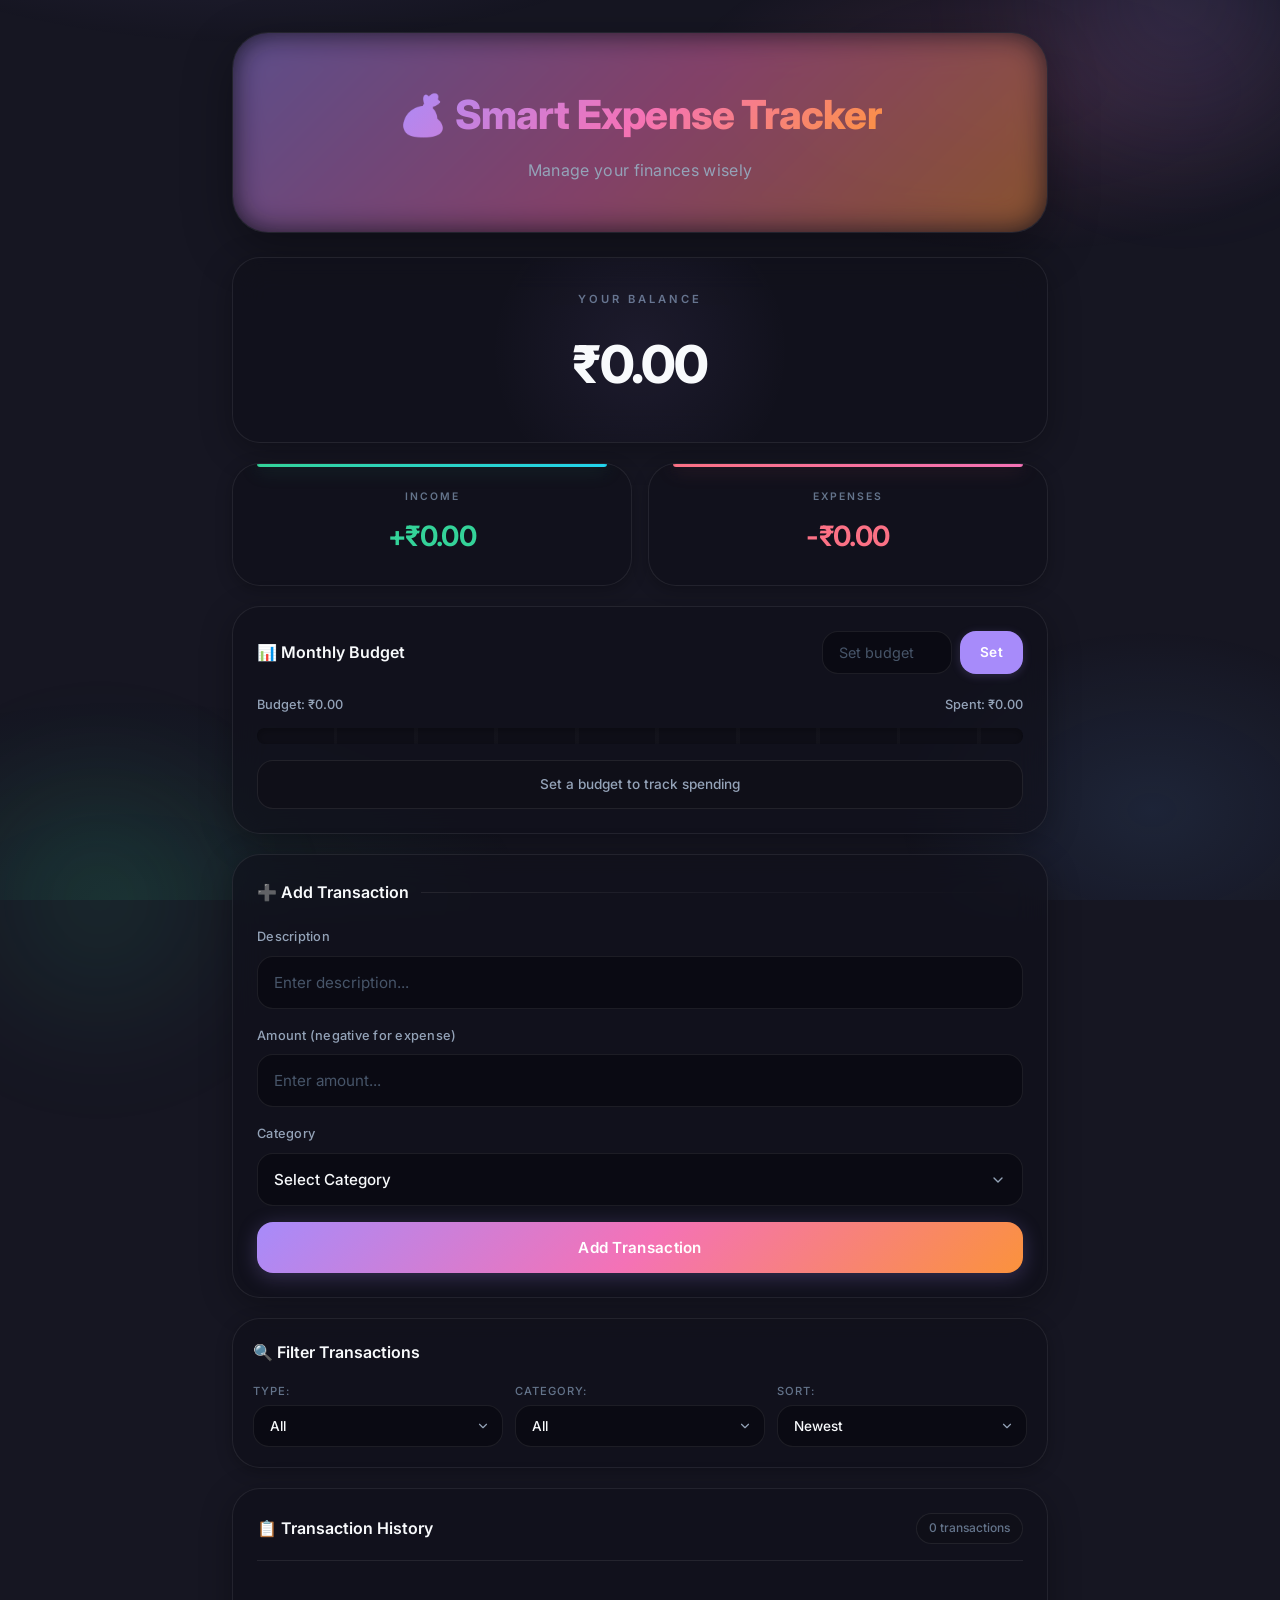
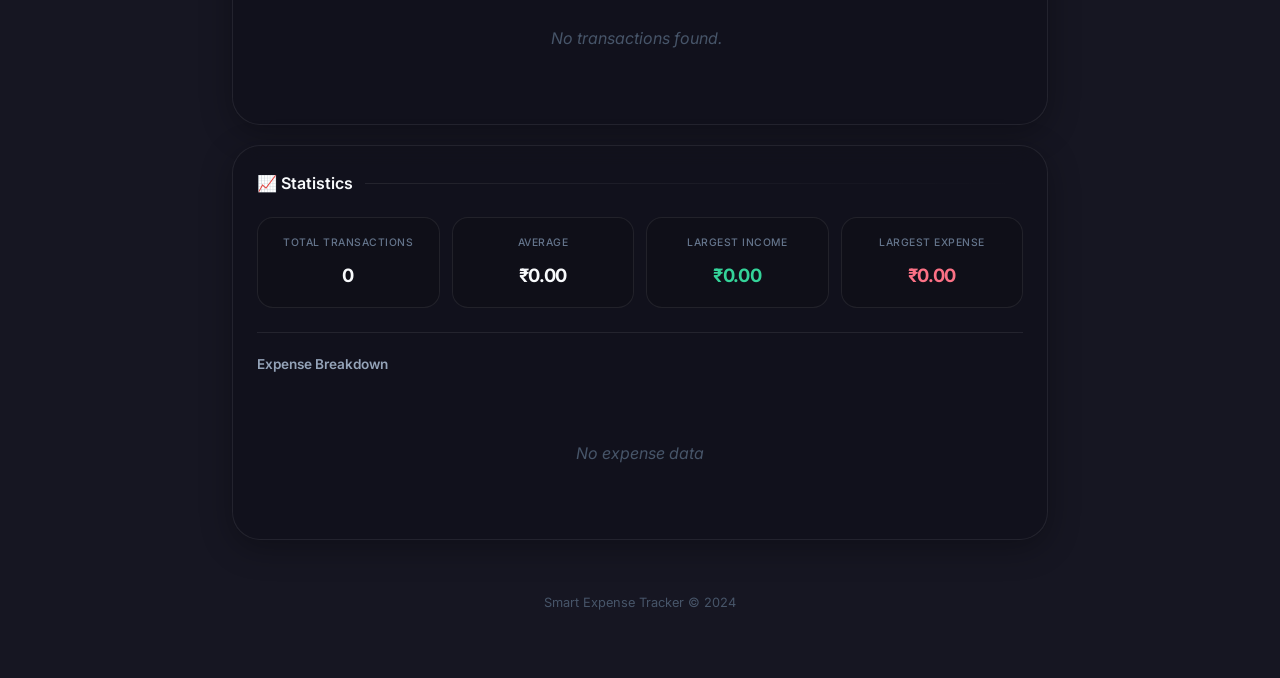
==== commit 2b20426e: "Added a minimal JS" ====
--- a/index.html
+++ b/index.html
@@ -8,22 +8,17 @@
 </head>
 <body>
     <div class="container">
-
-        <!-- Header Section -->
+        
         <header class="header">
             <h1>💰 Smart Expense Tracker</h1>
             <p>Manage your finances wisely</p>
         </header>
 
-
-
-        <!-- Balance Display Section-->
         <section class="balance-section">
             <h2>Your Balance</h2>
-            <h2 id="balance" class="balance-amount">₹0.00</h2>
+            <h1 id="balance" class="balance-amount">₹0.00</h1>
         </section>
 
-        <!-- Income & Expense Summary Section -->
         <section class="summary-section">
             <div class="summary-card income-card">
                 <h3>Income</h3>
@@ -31,26 +26,16 @@
             </div>
             <div class="summary-card expense-card">
                 <h3>Expenses</h3>
-                <p id="total-expenses" class="amount expenses"> -₹0.00</p>
+                <p id="total-expenses" class="amount expense">-₹0.00</p>
             </div>
         </section>
 
-
-        <!-- Budget Monitoring System  -->
         <section class="budget-section">
             <div class="budget-header">
                 <h3>📊 Monthly Budget</h3>
-                <div class="budet-input-group">
-                    <input 
-                        type = 'number'
-                        id = "budget-input"
-                        placeholder="Set budget"
-                        min = '0'
-                        max="100"
-                    >
-                    <button id="set-budget-btn" type="button" class="btn btn-budget">
-                        Set
-                    </button>
+                <div class="budget-input-group">
+                    <input type="number" id="budget-input" placeholder="Set budget" min="0" step="100">
+                    <button id="set-budget-btn" type="button" class="btn btn-budget">Set</button>
                 </div>
             </div>
             <div class="budget-display">
@@ -61,48 +46,31 @@
                 <div class="progress-bar">
                     <div id="progress-fill" class="progress-fill"></div>
                 </div>
-                <p id="budget-status" class="budget-status">
-                    Set a budget to track spending
-                </p>
-            </div>  
+                <p id="budget-status" class="budget-status">Set a budget to track spending</p>
+            </div>
         </section>
+
         <section class="form-section">
             <h3>➕ Add Transaction</h3>
             <form id="transaction-form">
                 <div class="form-group">
                     <label for="description">Description</label>
-                    <input 
-                        type="text" 
-                        id="description" 
-                        name="description"
-                        placeholder="Enter description..."
-                        maxlength="50"
-                        required
-                    >
+                    <input type="text" id="description" placeholder="Enter description..." required>
                 </div>
-                
                 <div class="form-group">
                     <label for="amount">Amount (negative for expense)</label>
-                    <input 
-                        type="number" 
-                        id="amount" 
-                        name="amount"
-                        placeholder="Enter amount..."
-                        step="0.01"
-                        required
-                    >
+                    <input type="number" id="amount" placeholder="Enter amount..." step="0.01" required>
                 </div>
-                
                 <div class="form-group">
                     <label for="category">Category</label>
-                    <select id="category" name="category" required>
+                    <select id="category" required>
                         <option value="">Select Category</option>
-                        <optgroup label="Income Categories">
+                        <optgroup label="Income">
                             <option value="Salary">💼 Salary</option>
                             <option value="Freelance">💻 Freelance</option>
                             <option value="Investment">📈 Investment</option>
                         </optgroup>
-                        <optgroup label="Expense Categories">
+                        <optgroup label="Expense">
                             <option value="Food">🍔 Food</option>
                             <option value="Transport">🚗 Transport</option>
                             <option value="Shopping">🛒 Shopping</option>
@@ -113,88 +81,69 @@
                         </optgroup>
                     </select>
                 </div>
-                
-                <button type="submit" class="btn btn-add">
-                    Add Transaction
-                </button>
+                <button type="submit" class="btn btn-add">Add Transaction</button>
             </form>
         </section>
 
-        <!-- ============================================
-             FILTER & SORT SECTION
-             ============================================ -->
         <section class="filter-section">
             <h3>🔍 Filter Transactions</h3>
             <div class="filter-controls">
                 <div class="filter-group">
                     <label for="filter-type">Type:</label>
-                    <select id="filter-type" name="filter-type">
-                        <option value="all">All Transactions</option>
-                        <option value="income">Income Only</option>
-                        <option value="expense">Expenses Only</option>
+                    <select id="filter-type">
+                        <option value="all">All</option>
+                        <option value="income">Income</option>
+                        <option value="expense">Expense</option>
                     </select>
                 </div>
-                
                 <div class="filter-group">
                     <label for="filter-category">Category:</label>
-                    <select id="filter-category" name="filter-category">
-                        <option value="all">All Categories</option>
-                        <option value="Salary">💼 Salary</option>
-                        <option value="Freelance">💻 Freelance</option>
-                        <option value="Investment">📈 Investment</option>
-                        <option value="Food">🍔 Food</option>
-                        <option value="Transport">🚗 Transport</option>
-                        <option value="Shopping">🛒 Shopping</option>
-                        <option value="Entertainment">🎬 Entertainment</option>
-                        <option value="Bills">📄 Bills</option>
-                        <option value="Health">🏥 Health</option>
-                        <option value="Other">📦 Other</option>
+                    <select id="filter-category">
+                        <option value="all">All</option>
+                        <option value="Salary">Salary</option>
+                        <option value="Freelance">Freelance</option>
+                        <option value="Investment">Investment</option>
+                        <option value="Food">Food</option>
+                        <option value="Transport">Transport</option>
+                        <option value="Shopping">Shopping</option>
+                        <option value="Entertainment">Entertainment</option>
+                        <option value="Bills">Bills</option>
+                        <option value="Health">Health</option>
+                        <option value="Other">Other</option>
                     </select>
                 </div>
-                
                 <div class="filter-group">
-                    <label for="sort-by">Sort By:</label>
-                    <select id="sort-by" name="sort-by">
-                        <option value="date-desc">Newest First</option>
-                        <option value="date-asc">Oldest First</option>
-                        <option value="amount-desc">Highest Amount</option>
-                        <option value="amount-asc">Lowest Amount</option>
+                    <label for="sort-by">Sort:</label>
+                    <select id="sort-by">
+                        <option value="date-desc">Newest</option>
+                        <option value="date-asc">Oldest</option>
+                        <option value="amount-desc">Highest</option>
+                        <option value="amount-asc">Lowest</option>
                     </select>
                 </div>
             </div>
         </section>
 
-        <!-- History -->
         <section class="transactions-section">
             <div class="transactions-header">
                 <h3>📋 Transaction History</h3>
-                <span id="transaction-count" class="transaction-count">
-                    0 transactions
-                </span>
+                <span id="transaction-count" class="transaction-count">0 transactions</span>
             </div>
-            
             <div id="transaction-list" class="transaction-list">
-                <p class="empty-message">
-                    No transactions yet. Add your first transaction!
-                </p>
+                <p class="empty-message">No transactions yet. Add your first transaction!</p>
             </div>
-            
-            <button id="clear-all-btn" type="button" class="btn btn-clear">
-                🗑️ Clear All Transactions
-            </button>
+            <button id="clear-all-btn" type="button" class="btn btn-clear hidden">🗑️ Clear All</button>
         </section>
 
-        <!-- STATS -->
         <section class="stats-section">
             <h3>📈 Statistics</h3>
-            
             <div class="stats-grid">
                 <div class="stat-card">
                     <span class="stat-label">Total Transactions</span>
                     <span id="stat-total" class="stat-value">0</span>
                 </div>
                 <div class="stat-card">
-                    <span class="stat-label">Average Transaction</span>
+                    <span class="stat-label">Average</span>
                     <span id="stat-average" class="stat-value">₹0.00</span>
                 </div>
                 <div class="stat-card">
@@ -206,21 +155,20 @@
                     <span id="stat-largest-expense" class="stat-value expense">₹0.00</span>
                 </div>
             </div>
-            
             <div class="category-breakdown">
-                <h4>Expense Breakdown by Category</h4>
+                <h4>Expense Breakdown</h4>
                 <div id="category-stats" class="category-stats">
-                    <p class="empty-message">No expense data available</p>
+                    <p class="empty-message">No expense data</p>
                 </div>
             </div>
         </section>
 
-        <!-- fOOTER -->
         <footer class="footer">
-            <p>Smart Expense Tracker &copy; 2025</p>
-            <p>Front End Engineering Project</p>
-            <p>By Samanyu Thakur & Tamanna Kakkar</p>
+            <p>Smart Expense Tracker © 2024</p>
         </footer>
+
     </div>
+
+    <script src="script.js"></script>
 </body>
 </html>
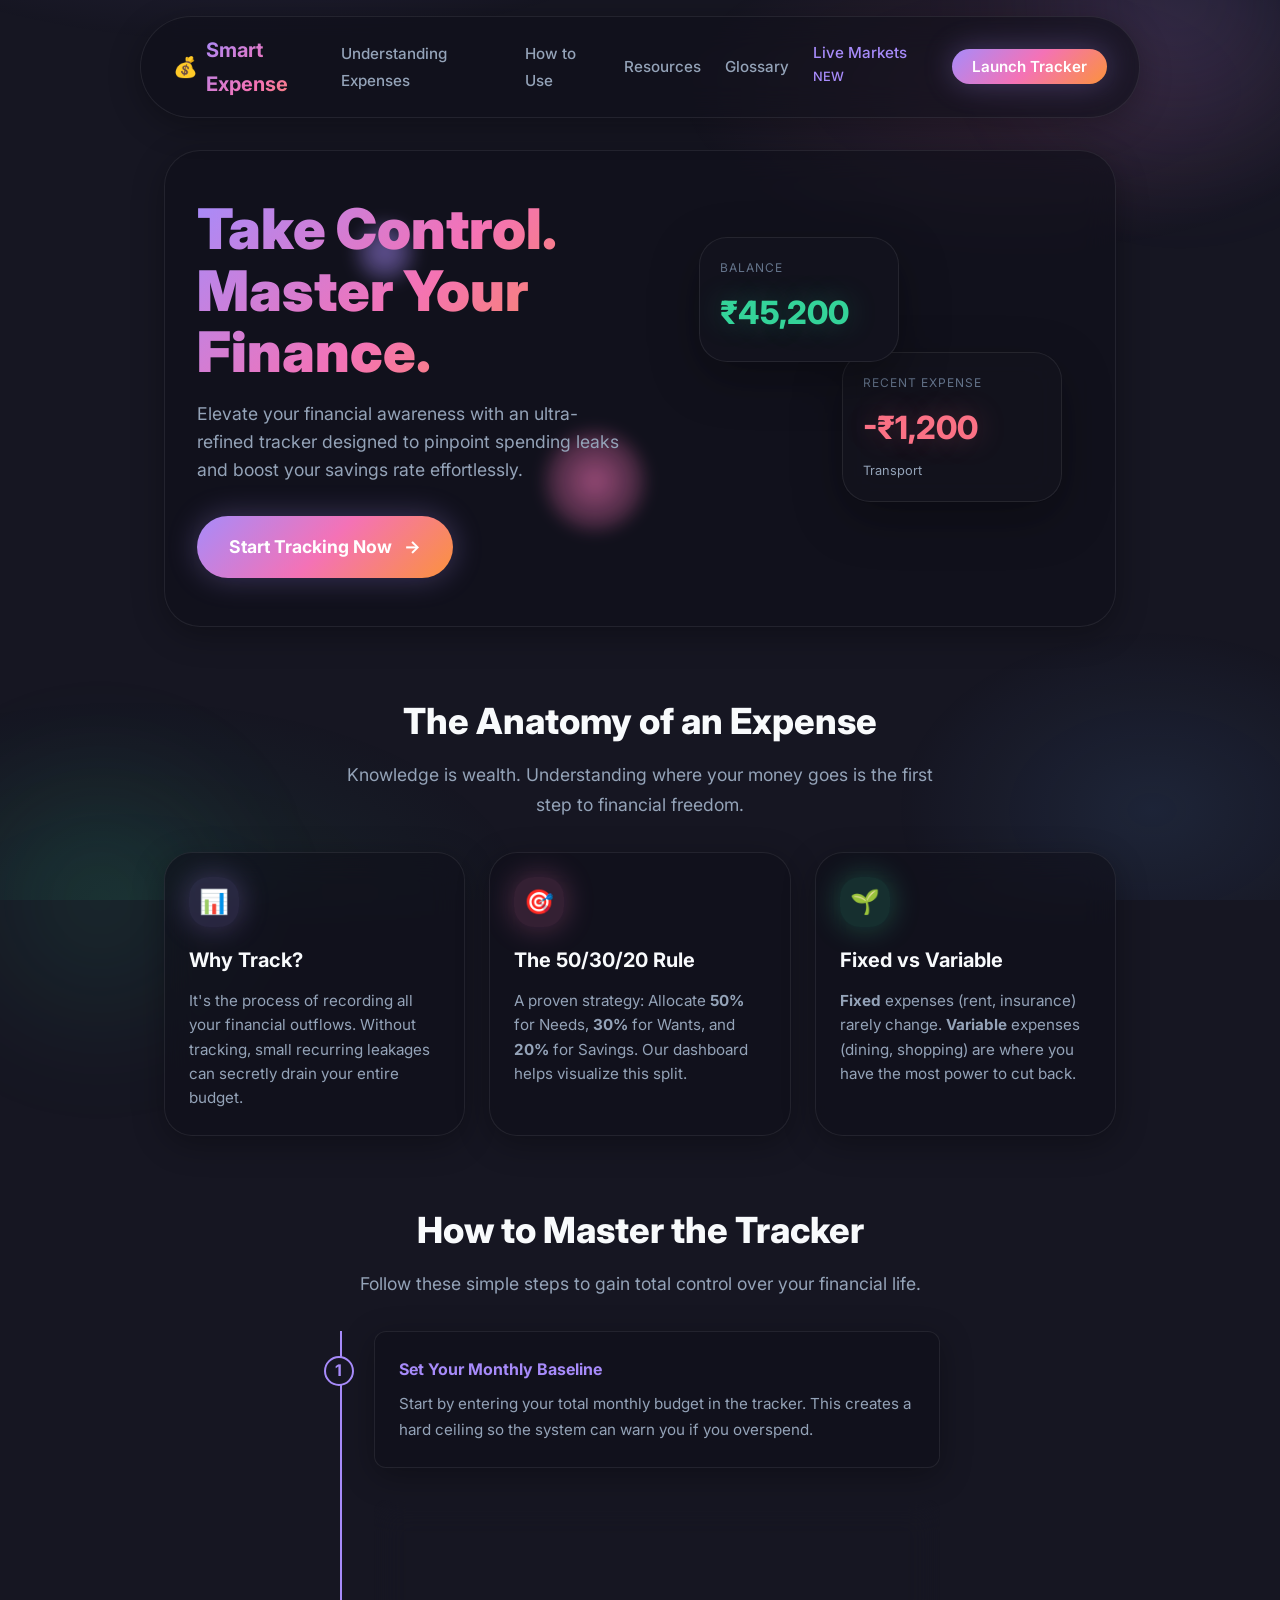
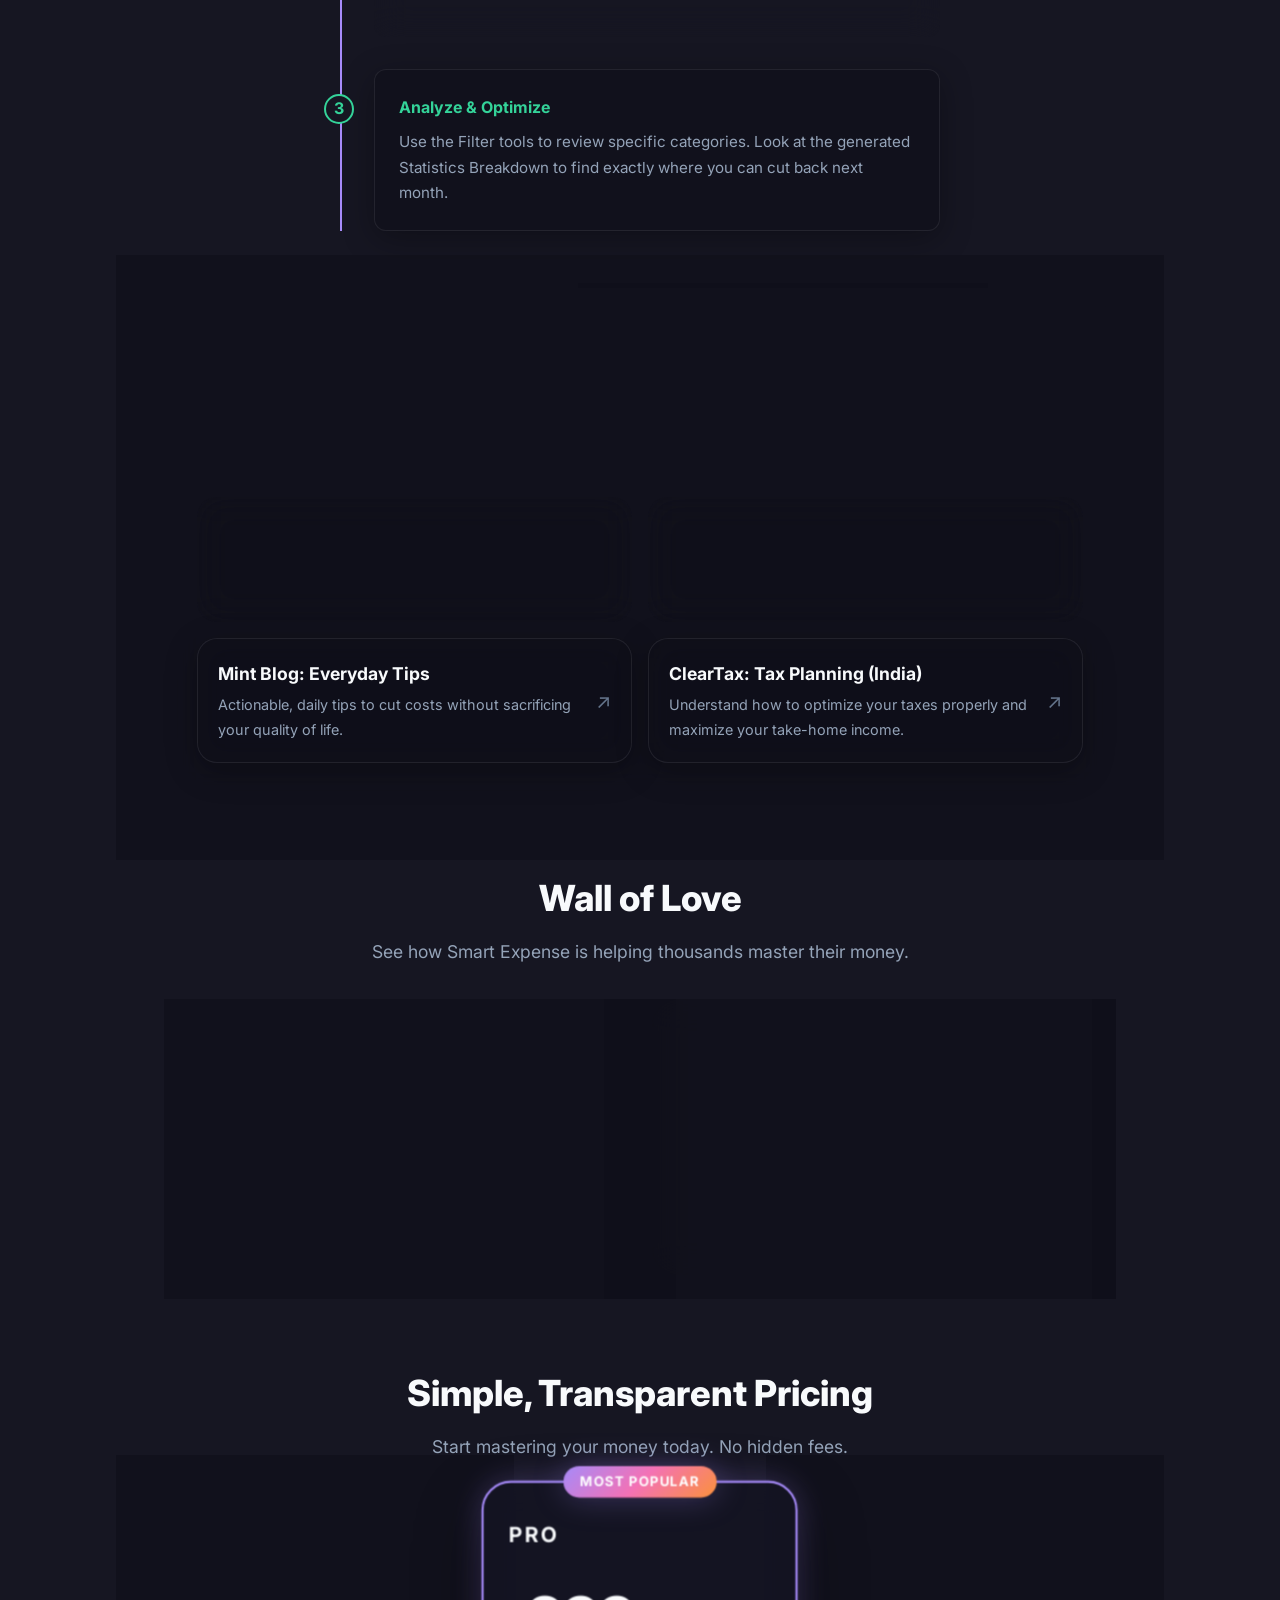
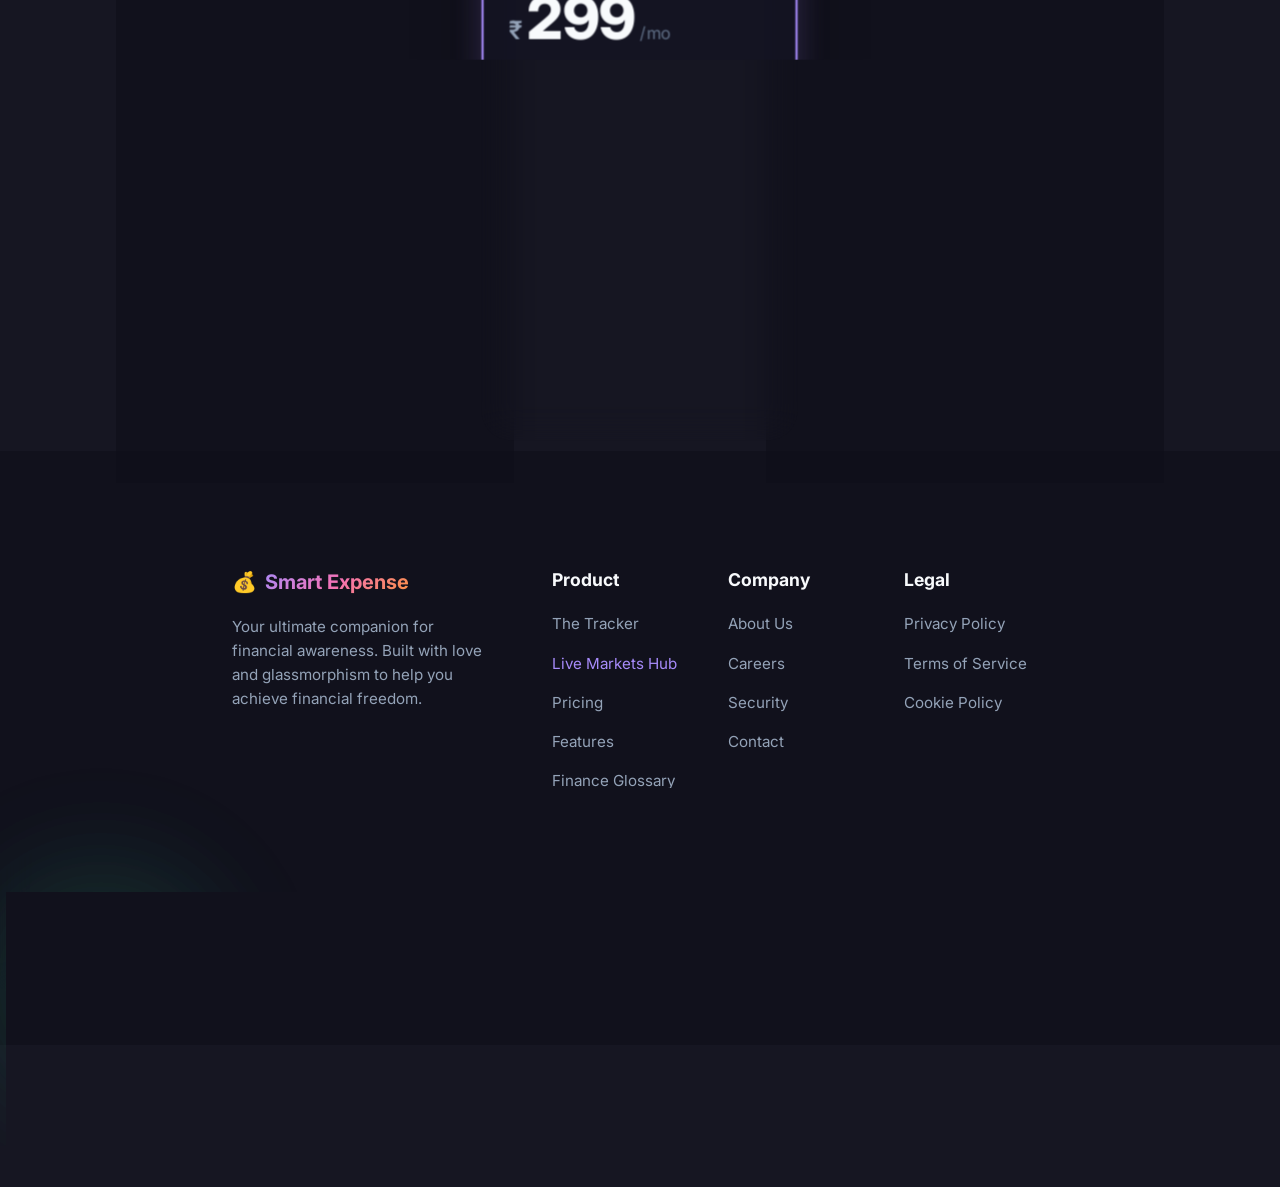
==== commit 39c814d4: "feat: Introduce glossary, market dashboard, and expense tracker pages with global UI/UX enhancements" ====
--- a/index.html
+++ b/index.html
@@ -1,174 +1,356 @@
 <!DOCTYPE html>
 <html lang="en">
+
 <head>
     <meta charset="UTF-8">
     <meta name="viewport" content="width=device-width, initial-scale=1.0">
-    <title>Smart Expense Tracker</title>
+    <title>Smart Expense Tracker - Intelligent Financial Management</title>
+    <meta name="description"
+        content="Master your finances, track expenses, and optimize your spending with our intelligent, glassmorphism-powered financial dashboard.">
     <link rel="stylesheet" href="styles.css">
+    <link rel="stylesheet" href="landing.css">
 </head>
+
 <body>
-    <div class="container">
-        
-        <header class="header">
-            <h1>💰 Smart Expense Tracker</h1>
-            <p>Manage your finances wisely</p>
+    <nav class="navbar glass-card">
+        <div class="logo">
+            <span class="logo-icon">💰</span>
+            <span class="logo-text">Smart Expense</span>
+        </div>
+        <ul class="nav-links">
+            <li><a href="#about" class="nav-link">Understanding Expenses</a></li>
+            <li><a href="#how-to-use" class="nav-link">How to Use</a></li>
+            <li><a href="#resources" class="nav-link">Resources</a></li>
+            <li><a href="glossary.html" class="nav-link">Glossary</a></li>
+            <li><a href="markets.html" class="nav-link" style="color: var(--accent-purple);">Live Markets <span
+                        style="font-size: 0.8rem; vertical-align: super;">NEW</span></a></li>
+            <li><a href="tracker.html" class="nav-btn">Launch Tracker</a></li>
+        </ul>
+    </nav>
+
+    <main class="container landing-container">
+
+        <header class="hero-section glass-card">
+            <!-- Ambient Particles -->
+            <div class="ambient-particle particle-1"></div>
+            <div class="ambient-particle particle-2"></div>
+            <div class="ambient-particle particle-3"></div>
+
+            <div class="hero-content">
+                <h1 class="hero-title">Take Control.<br>Master Your Finance.</h1>
+                <p class="hero-subtitle">Elevate your financial awareness with an ultra-refined tracker designed to
+                    pinpoint spending leaks and boost your savings rate effortlessly.</p>
+                <div class="hero-cta-group">
+                    <a href="tracker.html" class="btn-primary-large">
+                        Start Tracking Now <span class="arrow">→</span>
+                    </a>
+                </div>
+            </div>
+            <div class="hero-visual">
+                <div class="floating-mockup">
+                    <div class="mockup-card balance">
+                        <span class="label">Balance</span>
+                        <span class="value positive">₹45,200</span>
+                    </div>
+                    <div class="mockup-card expense">
+                        <span class="label">Recent Expense</span>
+                        <span class="value negative">-₹1,200</span>
+                        <span class="cat">Transport</span>
+                    </div>
+                </div>
+            </div>
         </header>
 
-        <section class="balance-section">
-            <h2>Your Balance</h2>
-            <h1 id="balance" class="balance-amount">₹0.00</h1>
-        </section>
-
-        <section class="summary-section">
-            <div class="summary-card income-card">
-                <h3>Income</h3>
-                <p id="total-income" class="amount income">+₹0.00</p>
-            </div>
-            <div class="summary-card expense-card">
-                <h3>Expenses</h3>
-                <p id="total-expenses" class="amount expense">-₹0.00</p>
-            </div>
-        </section>
-
-        <section class="budget-section">
-            <div class="budget-header">
-                <h3>📊 Monthly Budget</h3>
-                <div class="budget-input-group">
-                    <input type="number" id="budget-input" placeholder="Set budget" min="0" step="100">
-                    <button id="set-budget-btn" type="button" class="btn btn-budget">Set</button>
-                </div>
-            </div>
-            <div class="budget-display">
-                <div class="budget-info">
-                    <span>Budget: ₹<span id="budget-amount">0</span></span>
-                    <span>Spent: ₹<span id="spent-amount">0</span></span>
-                </div>
-                <div class="progress-bar">
-                    <div id="progress-fill" class="progress-fill"></div>
-                </div>
-                <p id="budget-status" class="budget-status">Set a budget to track spending</p>
-            </div>
-        </section>
-
-        <section class="form-section">
-            <h3>➕ Add Transaction</h3>
-            <form id="transaction-form">
-                <div class="form-group">
-                    <label for="description">Description</label>
-                    <input type="text" id="description" placeholder="Enter description..." required>
-                </div>
-                <div class="form-group">
-                    <label for="amount">Amount (negative for expense)</label>
-                    <input type="number" id="amount" placeholder="Enter amount..." step="0.01" required>
-                </div>
-                <div class="form-group">
-                    <label for="category">Category</label>
-                    <select id="category" required>
-                        <option value="">Select Category</option>
-                        <optgroup label="Income">
-                            <option value="Salary">💼 Salary</option>
-                            <option value="Freelance">💻 Freelance</option>
-                            <option value="Investment">📈 Investment</option>
-                        </optgroup>
-                        <optgroup label="Expense">
-                            <option value="Food">🍔 Food</option>
-                            <option value="Transport">🚗 Transport</option>
-                            <option value="Shopping">🛒 Shopping</option>
-                            <option value="Entertainment">🎬 Entertainment</option>
-                            <option value="Bills">📄 Bills</option>
-                            <option value="Health">🏥 Health</option>
-                            <option value="Other">📦 Other</option>
-                        </optgroup>
-                    </select>
-                </div>
-                <button type="submit" class="btn btn-add">Add Transaction</button>
-            </form>
-        </section>
-
-        <section class="filter-section">
-            <h3>🔍 Filter Transactions</h3>
-            <div class="filter-controls">
-                <div class="filter-group">
-                    <label for="filter-type">Type:</label>
-                    <select id="filter-type">
-                        <option value="all">All</option>
-                        <option value="income">Income</option>
-                        <option value="expense">Expense</option>
-                    </select>
-                </div>
-                <div class="filter-group">
-                    <label for="filter-category">Category:</label>
-                    <select id="filter-category">
-                        <option value="all">All</option>
-                        <option value="Salary">Salary</option>
-                        <option value="Freelance">Freelance</option>
-                        <option value="Investment">Investment</option>
-                        <option value="Food">Food</option>
-                        <option value="Transport">Transport</option>
-                        <option value="Shopping">Shopping</option>
-                        <option value="Entertainment">Entertainment</option>
-                        <option value="Bills">Bills</option>
-                        <option value="Health">Health</option>
-                        <option value="Other">Other</option>
-                    </select>
-                </div>
-                <div class="filter-group">
-                    <label for="sort-by">Sort:</label>
-                    <select id="sort-by">
-                        <option value="date-desc">Newest</option>
-                        <option value="date-asc">Oldest</option>
-                        <option value="amount-desc">Highest</option>
-                        <option value="amount-asc">Lowest</option>
-                    </select>
-                </div>
-            </div>
-        </section>
-
-        <section class="transactions-section">
-            <div class="transactions-header">
-                <h3>📋 Transaction History</h3>
-                <span id="transaction-count" class="transaction-count">0 transactions</span>
-            </div>
-            <div id="transaction-list" class="transaction-list">
-                <p class="empty-message">No transactions yet. Add your first transaction!</p>
-            </div>
-            <button id="clear-all-btn" type="button" class="btn btn-clear hidden">🗑️ Clear All</button>
-        </section>
-
-        <section class="stats-section">
-            <h3>📈 Statistics</h3>
-            <div class="stats-grid">
-                <div class="stat-card">
-                    <span class="stat-label">Total Transactions</span>
-                    <span id="stat-total" class="stat-value">0</span>
-                </div>
-                <div class="stat-card">
-                    <span class="stat-label">Average</span>
-                    <span id="stat-average" class="stat-value">₹0.00</span>
-                </div>
-                <div class="stat-card">
-                    <span class="stat-label">Largest Income</span>
-                    <span id="stat-largest-income" class="stat-value income">₹0.00</span>
-                </div>
-                <div class="stat-card">
-                    <span class="stat-label">Largest Expense</span>
-                    <span id="stat-largest-expense" class="stat-value expense">₹0.00</span>
-                </div>
-            </div>
-            <div class="category-breakdown">
-                <h4>Expense Breakdown</h4>
-                <div id="category-stats" class="category-stats">
-                    <p class="empty-message">No expense data</p>
-                </div>
-            </div>
-        </section>
-
-        <footer class="footer">
-            <p>Smart Expense Tracker © 2024</p>
-        </footer>
-
-    </div>
-
-    <script src="script.js"></script>
+        <section id="about" class="info-section">
+            <div class="section-heading text-center">
+                <h2>The Anatomy of an Expense</h2>
+                <p>Knowledge is wealth. Understanding where your money goes is the first step to financial freedom.</p>
+            </div>
+
+            <div class="info-grid">
+                <div class="info-card glass-card">
+                    <div class="icon-wrapper purple">📊</div>
+                    <h3>Why Track?</h3>
+                    <p>It's the process of recording all your financial outflows. Without tracking, small recurring
+                        leakages can secretly drain your entire budget.</p>
+                </div>
+                <div class="info-card glass-card">
+                    <div class="icon-wrapper pink">🎯</div>
+                    <h3>The 50/30/20 Rule</h3>
+                    <p>A proven strategy: Allocate <strong>50%</strong> for Needs, <strong>30%</strong> for Wants, and
+                        <strong>20%</strong> for Savings. Our dashboard helps visualize this split.
+                    </p>
+                </div>
+                <div class="info-card glass-card">
+                    <div class="icon-wrapper green">🌱</div>
+                    <h3>Fixed vs Variable</h3>
+                    <p><strong>Fixed</strong> expenses (rent, insurance) rarely change. <strong>Variable</strong>
+                        expenses (dining, shopping) are where you have the most power to cut back.</p>
+                </div>
+            </div>
+        </section>
+
+        <section id="how-to-use" class="info-section">
+            <div class="section-heading text-center">
+                <h2>How to Master the Tracker</h2>
+                <p>Follow these simple steps to gain total control over your financial life.</p>
+            </div>
+
+            <div
+                style="position: relative; padding-left: 2rem; border-left: 2px solid var(--accent-purple); margin: 0 auto; max-width: 600px;">
+                <div class="glass-card"
+                    style="padding: 1.5rem; border-radius: 12px; margin-bottom: 2rem; position: relative;">
+                    <span
+                        style="position: absolute; left:-3.2rem; top: 1.5rem; background: var(--bg-base); color: var(--accent-purple); border: 2px solid var(--accent-purple); border-radius: 50%; width: 30px; height: 30px; display: flex; align-items:center; justify-content:center; font-weight:bold;">1</span>
+                    <h4 style="color: var(--accent-purple); margin-bottom: 0.5rem;">Set Your Monthly Baseline</h4>
+                    <p style="color: var(--text-secondary); font-size: 0.95rem;">Start by entering your total monthly
+                        budget in the tracker. This creates a hard ceiling so the system can warn you if you overspend.
+                    </p>
+                </div>
+
+                <div class="glass-card"
+                    style="padding: 1.5rem; border-radius: 12px; margin-bottom: 2rem; position: relative;">
+                    <span
+                        style="position: absolute; left:-3.2rem; top: 1.5rem; background: var(--bg-base); color: var(--accent-pink); border: 2px solid var(--accent-pink); border-radius: 50%; width: 30px; height: 30px; display: flex; align-items:center; justify-content:center; font-weight:bold;">2</span>
+                    <h4 style="color: var(--accent-pink); margin-bottom: 0.5rem;">Log Every Transaction</h4>
+                    <p style="color: var(--text-secondary); font-size: 0.95rem;">Whenever you earn or spend, log it
+                        immediately. Categorizing your transactions accurately is vital for generating the breakdown
+                        piecharts.</p>
+                </div>
+
+                <div class="glass-card" style="padding: 1.5rem; border-radius: 12px; position: relative;">
+                    <span
+                        style="position: absolute; left:-3.2rem; top: 1.5rem; background: var(--bg-base); color: var(--accent-green); border: 2px solid var(--accent-green); border-radius: 50%; width: 30px; height: 30px; display: flex; align-items:center; justify-content:center; font-weight:bold;">3</span>
+                    <h4 style="color: var(--accent-green); margin-bottom: 0.5rem;">Analyze & Optimize</h4>
+                    <p style="color: var(--text-secondary); font-size: 0.95rem;">Use the Filter tools to review specific
+                        categories. Look at the generated Statistics Breakdown to find exactly where you can cut back
+                        next month.</p>
+                </div>
+            </div>
+        </section>
+
+        <section id="resources" class="resources-section glass-card">
+            <div class="section-heading">
+                <h2>Financial Literacy Hub</h2>
+                <p>Level up your financial IQ with these highly recommended guides from trusted authorities.</p>
+            </div>
+
+            <div class="resource-links">
+                <a href="https://www.nerdwallet.com/article/finance/how-to-budget" target="_blank"
+                    class="resource-card glass-card interactive">
+                    <div class="resource-content">
+                        <h4>NerdWallet: Budgeting 101</h4>
+                        <p>A comprehensive guide to picking the right budget system that fits your lifestyle.</p>
+                    </div>
+                    <span class="external-icon">↗</span>
+                </a>
+                <a href="https://www.investopedia.com/personal-finance-4427760" target="_blank"
+                    class="resource-card glass-card interactive">
+                    <div class="resource-content">
+                        <h4>Investopedia: Personal Finance</h4>
+                        <p>Deep dive into personal finance concepts, investing strategies, and long-term planning.</p>
+                    </div>
+                    <span class="external-icon">↗</span>
+                </a>
+                <a href="https://mint.intuit.com/blog/budgeting/" target="_blank"
+                    class="resource-card glass-card interactive">
+                    <div class="resource-content">
+                        <h4>Mint Blog: Everyday Tips</h4>
+                        <p>Actionable, daily tips to cut costs without sacrificing your quality of life.</p>
+                    </div>
+                    <span class="external-icon">↗</span>
+                </a>
+                <a href="https://cleartax.in/s/income-tax" target="_blank" class="resource-card glass-card interactive">
+                    <div class="resource-content">
+                        <h4>ClearTax: Tax Planning (India)</h4>
+                        <p>Understand how to optimize your taxes properly and maximize your take-home income.</p>
+                    </div>
+                    <span class="external-icon">↗</span>
+                </a>
+            </div>
+        </section>
+
+        <section id="testimonials" class="info-section">
+            <div class="section-heading text-center">
+                <h2>Wall of Love</h2>
+                <p>See how Smart Expense is helping thousands master their money.</p>
+            </div>
+
+            <div class="testimonials-scroll-container">
+                <div class="testimonial-card glass-card">
+                    <div class="stars">⭐⭐⭐⭐⭐</div>
+                    <p class="quote">"I used to wonder where my money went at the end of the month. The analytics break
+                        it down perfectly. Highly recommended!"</p>
+                    <div class="author">
+                        <div class="author-avatar purple">S</div>
+                        <div class="author-info">
+                            <h5>Sarah Jenkins</h5>
+                            <span>Freelancer</span>
+                        </div>
+                    </div>
+                </div>
+
+                <div class="testimonial-card glass-card">
+                    <div class="stars">⭐⭐⭐⭐⭐</div>
+                    <p class="quote">"Finally, an expense tracker that isn't clunky! The beautiful UI makes me actually
+                        want to log my daily coffee expenses."</p>
+                    <div class="author">
+                        <div class="author-avatar pink">M</div>
+                        <div class="author-info">
+                            <h5>Mark David</h5>
+                            <span>Software Engineer</span>
+                        </div>
+                    </div>
+                </div>
+
+                <div class="testimonial-card glass-card">
+                    <div class="stars">⭐⭐⭐⭐</div>
+                    <p class="quote">"The 50/30/20 budget framework integration is fantastic. Helped my family save for
+                        our very first home downpayment."</p>
+                    <div class="author">
+                        <div class="author-avatar green">E</div>
+                        <div class="author-info">
+                            <h5>Elena Rodriguez</h5>
+                            <span>Small Business Owner</span>
+                        </div>
+                    </div>
+                </div>
+
+                <div class="testimonial-card glass-card">
+                    <div class="stars">⭐⭐⭐⭐⭐</div>
+                    <p class="quote">"I love the visual interface. Knowing my spending habits has reduced my stress
+                        significantly."</p>
+                    <div class="author">
+                        <div class="author-avatar"
+                            style="background: rgba(96, 165, 250, 0.15); color: var(--accent-blue); box-shadow: var(--glow-blue);">
+                            D</div>
+                        <div class="author-info">
+                            <h5>David Chen</h5>
+                            <span>Student</span>
+                        </div>
+                    </div>
+                </div>
+            </div>
+        </section>
+
+        <section id="pricing" class="info-section">
+            <div class="section-heading text-center">
+                <h2>Simple, Transparent Pricing</h2>
+                <p>Start mastering your money today. No hidden fees.</p>
+            </div>
+
+            <div class="pricing-grid">
+                <!-- Basic Tier -->
+                <div class="pricing-card glass-card">
+                    <h3 class="tier-name">Basic</h3>
+                    <div class="price">
+                        <span class="currency">₹</span><span class="amount">0</span><span class="period">/mo</span>
+                    </div>
+                    <p class="tier-desc">Perfect for students and individuals just getting started.</p>
+                    <ul class="features-list">
+                        <li>✔️ Log unlimited transactions</li>
+                        <li>✔️ Basic analytics dashboard</li>
+                        <li>✔️ 50/30/20 Budget tracking</li>
+                        <li class="disabled">❌ Export data to CSV/PDF</li>
+                    </ul>
+                    <a href="tracker.html" class="btn-primary-large basic-btn"
+                        style="width: 100%; justify-content: center; font-size: 1rem; padding: var(--space-3);">Start
+                        For Free</a>
+                </div>
+
+                <!-- Pro Tier (Highlighted) -->
+                <div class="pricing-card glass-card pro-tier">
+                    <div class="recommended-badge">Most Popular</div>
+                    <h3 class="tier-name">Pro</h3>
+                    <div class="price">
+                        <span class="currency">₹</span><span class="amount">299</span><span class="period">/mo</span>
+                    </div>
+                    <p class="tier-desc">Advanced features for families and power users.</p>
+                    <ul class="features-list">
+                        <li>✔️ Everything in Basic</li>
+                        <li>✔️ Expert analytics & forecasting</li>
+                        <li>✔️ Print & Export to PDF/CSV</li>
+                        <li>✔️ Premium Email Support</li>
+                    </ul>
+                    <a href="tracker.html" class="btn-primary-large"
+                        style="width: 100%; justify-content: center; font-size: 1rem; padding: var(--space-3);">Upgrade
+                        to Pro</a>
+                </div>
+
+                <!-- Enterprise Tier -->
+                <div class="pricing-card glass-card">
+                    <h3 class="tier-name">Business</h3>
+                    <div class="price">
+                        <span class="currency">₹</span><span class="amount">999</span><span class="period">/mo</span>
+                    </div>
+                    <p class="tier-desc">For small businesses needing robust tracking.</p>
+                    <ul class="features-list">
+                        <li>✔️ Everything in Pro</li>
+                        <li>✔️ Multiple team members</li>
+                        <li>✔️ API Integration</li>
+                        <li>✔️ Dedicated Account Manager</li>
+                    </ul>
+                    <a href="#" class="btn-primary-large basic-btn"
+                        style="width: 100%; justify-content: center; font-size: 1rem; padding: var(--space-3);">Contact
+                        Sales</a>
+                </div>
+            </div>
+        </section>
+
+    </main>
+
+    <footer class="mega-footer glass-card">
+        <div class="footer-grid container">
+            <div class="footer-brand">
+                <div class="logo">
+                    <span class="logo-icon">💰</span>
+                    <span class="logo-text">Smart Expense</span>
+                </div>
+                <p class="footer-desc">Your ultimate companion for financial awareness. Built with love and
+                    glassmorphism to help you achieve financial freedom.</p>
+            </div>
+
+            <div class="footer-links">
+                <h4>Product</h4>
+                <ul>
+                    <li><a href="tracker.html">The Tracker</a></li>
+                    <li><a href="markets.html" style="color: var(--accent-purple);">Live Markets Hub</a></li>
+                    <li><a href="#pricing">Pricing</a></li>
+                    <li><a href="#how-to-use">Features</a></li>
+                    <li><a href="glossary.html">Finance Glossary</a></li>
+                </ul>
+            </div>
+
+            <div class="footer-links">
+                <h4>Company</h4>
+                <ul>
+                    <li><a href="#">About Us</a></li>
+                    <li><a href="#">Careers</a></li>
+                    <li><a href="#">Security</a></li>
+                    <li><a href="#">Contact</a></li>
+                </ul>
+            </div>
+
+            <div class="footer-links">
+                <h4>Legal</h4>
+                <ul>
+                    <li><a href="#">Privacy Policy</a></li>
+                    <li><a href="#">Terms of Service</a></li>
+                    <li><a href="#">Cookie Policy</a></li>
+                </ul>
+            </div>
+        </div>
+
+        <div class="footer-bottom container">
+            <p>Smart Expense Tracker © 2026. Empowering your financial future.</p>
+            <div class="social-icons">
+                <a href="#" class="social-icon">𝕏</a>
+                <a href="#" class="social-icon">in</a>
+                <a href="#" class="social-icon">GH</a>
+            </div>
+        </div>
+    </footer>
+    <script src="market.js"></script>
 </body>
+
 </html>
--- a/landing.css
+++ b/landing.css
@@ -0,0 +1,821 @@
+/* ================================================================
+   LANDING PAGE SPECIFIC CSS
+   (Works in conjunction with styles.css custom variables)
+   ================================================================ */
+
+/* NAVBAR */
+.navbar {
+    display: flex;
+    justify-content: space-between;
+    align-items: center;
+    padding: var(--space-4) var(--space-8);
+    margin: var(--space-4) auto var(--space-8);
+    max-width: 1000px;
+    border-radius: var(--radius-full);
+    position: sticky;
+    top: var(--space-4);
+    z-index: 100;
+}
+
+.logo {
+    display: flex;
+    align-items: center;
+    gap: var(--space-2);
+    font-size: 1.25rem;
+    font-weight: 700;
+}
+
+.logo-text {
+    background: var(--gradient-primary);
+    -webkit-background-clip: text;
+    background-clip: text;
+    -webkit-text-fill-color: transparent;
+}
+
+.nav-links {
+    display: flex;
+    list-style: none;
+    align-items: center;
+    gap: var(--space-6);
+}
+
+.nav-link {
+    color: var(--text-secondary);
+    text-decoration: none;
+    font-weight: 500;
+    font-size: 0.95rem;
+    transition: var(--transition-fast);
+}
+
+.nav-link:hover {
+    color: var(--text-primary);
+    text-shadow: var(--glow-blue);
+}
+
+.nav-btn {
+    background: var(--gradient-primary);
+    color: #fff;
+    padding: var(--space-2) var(--space-5);
+    border-radius: var(--radius-full);
+    text-decoration: none;
+    font-weight: 600;
+    font-size: 0.95rem;
+    white-space: nowrap;
+    transition: var(--transition-normal);
+    box-shadow: var(--glow-purple);
+}
+
+.nav-btn:hover {
+    transform: translateY(-2px);
+    box-shadow: 0 4px 20px rgba(167, 139, 250, 0.5);
+}
+
+/* LANDING CONTAINER overrides */
+.landing-container {
+    max-width: 1000px;
+    padding: 0 var(--space-6);
+}
+
+/* HERO SECTION */
+.hero-section {
+    display: grid;
+    grid-template-columns: 1fr 1fr;
+    gap: var(--space-8);
+    padding: var(--space-12) var(--space-8);
+    border-radius: var(--radius-2xl);
+    align-items: center;
+    margin-bottom: var(--space-16);
+    position: relative;
+    overflow: hidden;
+    animation: headerEntry 1s var(--ease-smooth) both;
+}
+
+.hero-content {
+    z-index: 2;
+}
+
+.hero-title {
+    font-size: 3.5rem;
+    line-height: 1.1;
+    font-weight: 900;
+    margin-bottom: var(--space-4);
+    background: var(--gradient-primary);
+    -webkit-background-clip: text;
+    background-clip: text;
+    -webkit-text-fill-color: transparent;
+}
+
+.hero-subtitle {
+    font-size: 1.1rem;
+    color: var(--text-secondary);
+    margin-bottom: var(--space-8);
+    line-height: 1.6;
+}
+
+.btn-primary-large {
+    display: inline-flex;
+    align-items: center;
+    gap: var(--space-3);
+    background: var(--gradient-primary);
+    color: #fff;
+    padding: var(--space-4) var(--space-8);
+    border-radius: var(--radius-full);
+    text-decoration: none;
+    font-weight: 700;
+    font-size: 1.1rem;
+    transition: var(--transition-normal);
+    box-shadow: var(--glow-purple);
+}
+
+.btn-primary-large:hover {
+    transform: translateY(-3px) scale(1.02);
+    box-shadow: 0 8px 30px rgba(167, 139, 250, 0.6);
+}
+
+.btn-primary-large .arrow {
+    transition: var(--transition-fast);
+}
+
+.btn-primary-large:hover .arrow {
+    transform: translateX(4px);
+}
+
+/* MOCKUP VISUALS */
+.hero-visual {
+    position: relative;
+    height: 100%;
+    min-height: 300px;
+    display: flex;
+    justify-content: center;
+    align-items: center;
+}
+
+.floating-mockup {
+    position: relative;
+    width: 100%;
+    height: 100%;
+}
+
+.mockup-card {
+    background: var(--bg-card-solid);
+    border: 1px solid var(--glass-border);
+    border-radius: var(--radius-xl);
+    padding: var(--space-5);
+    position: absolute;
+    box-shadow: var(--shadow-lg);
+    display: flex;
+    flex-direction: column;
+    animation: floatingOrb 8s ease-in-out infinite alternate;
+}
+
+.mockup-card.balance {
+    top: 10%;
+    left: 10%;
+    width: 200px;
+    z-index: 2;
+}
+
+.mockup-card.expense {
+    bottom: 20%;
+    right: 5%;
+    width: 220px;
+    animation-delay: -3s;
+    backdrop-filter: blur(16px);
+    background: rgba(20, 20, 30, 0.7);
+}
+
+.mockup-card .label {
+    font-size: 0.75rem;
+    color: var(--text-muted);
+    text-transform: uppercase;
+    letter-spacing: 1px;
+    margin-bottom: var(--space-2);
+}
+
+.mockup-card .value {
+    font-size: 2rem;
+    font-weight: 800;
+}
+
+.mockup-card .value.positive {
+    color: var(--accent-green);
+    text-shadow: var(--glow-green);
+}
+
+.mockup-card .value.negative {
+    color: var(--accent-red);
+    text-shadow: var(--glow-red);
+}
+
+.mockup-card .cat {
+    font-size: 0.8rem;
+    color: var(--text-secondary);
+    margin-top: var(--space-1);
+}
+
+/* INFO SECTION */
+.section-heading {
+    margin-bottom: var(--space-8);
+}
+
+.section-heading.text-center {
+    text-align: center;
+}
+
+.section-heading h2 {
+    font-size: 2.25rem;
+    font-weight: 800;
+    color: var(--text-primary);
+    margin-bottom: var(--space-2);
+}
+
+.section-heading p {
+    font-size: 1.1rem;
+    color: var(--text-secondary);
+    max-width: 600px;
+    margin: 0 auto;
+}
+
+.info-section {
+    margin-bottom: var(--space-16);
+}
+
+.info-grid {
+    display: grid;
+    grid-template-columns: repeat(3, 1fr);
+    gap: var(--space-6);
+}
+
+.info-card {
+    padding: var(--space-6);
+    border-radius: var(--radius-xl);
+    transition: var(--transition-normal);
+}
+
+.info-card:hover {
+    transform: translateY(-8px);
+    box-shadow: var(--shadow-lg);
+    border-color: rgba(255, 255, 255, 0.15);
+}
+
+.icon-wrapper {
+    width: 50px;
+    height: 50px;
+    display: flex;
+    justify-content: center;
+    align-items: center;
+    border-radius: var(--radius-lg);
+    font-size: 1.5rem;
+    margin-bottom: var(--space-4);
+    background: rgba(255, 255, 255, 0.05);
+}
+
+.icon-wrapper.purple {
+    background: rgba(167, 139, 250, 0.15);
+    color: var(--accent-purple);
+    box-shadow: var(--glow-purple);
+}
+
+.icon-wrapper.pink {
+    background: rgba(244, 114, 182, 0.15);
+    color: var(--accent-pink);
+    box-shadow: var(--glow-pink);
+}
+
+.icon-wrapper.green {
+    background: rgba(52, 211, 153, 0.15);
+    color: var(--accent-green);
+    box-shadow: var(--glow-green);
+}
+
+.info-card h3 {
+    font-size: 1.25rem;
+    font-weight: 700;
+    margin-bottom: var(--space-3);
+    color: var(--text-primary);
+}
+
+.info-card p {
+    font-size: 0.95rem;
+    color: var(--text-secondary);
+    line-height: 1.6;
+}
+
+/* RESOURCES SECTION */
+.resources-section {
+    padding: var(--space-10) var(--space-8);
+    border-radius: var(--radius-2xl);
+    margin-bottom: var(--space-16);
+}
+
+.resource-links {
+    display: grid;
+    grid-template-columns: repeat(2, 1fr);
+    gap: var(--space-4);
+}
+
+.resource-card {
+    display: flex;
+    justify-content: space-between;
+    align-items: center;
+    padding: var(--space-5);
+    border-radius: var(--radius-lg);
+    text-decoration: none;
+    transition: var(--transition-fast);
+}
+
+.resource-card:hover {
+    background: rgba(255, 255, 255, 0.05);
+    transform: translateX(5px);
+    border-color: var(--accent-purple);
+}
+
+.resource-content h4 {
+    font-size: 1.1rem;
+    color: var(--text-primary);
+    margin-bottom: var(--space-1);
+}
+
+.resource-content p {
+    font-size: 0.9rem;
+    color: var(--text-secondary);
+}
+
+.external-icon {
+    font-size: 1.25rem;
+    color: var(--text-muted);
+    transition: var(--transition-fast);
+}
+
+.resource-card:hover .external-icon {
+    color: var(--accent-purple);
+    transform: translate(2px, -2px);
+}
+
+/* FOOTER */
+.glass-footer {
+    text-align: center;
+    padding: var(--space-6);
+    color: var(--text-muted);
+    border-top: 1px solid var(--glass-border);
+    margin-top: var(--space-10);
+    font-size: 0.9rem;
+}
+
+/* RESPONSIVE RESPONSIVE RESPONSIVE */
+@media (max-width: 768px) {
+    .hero-section {
+        grid-template-columns: 1fr;
+        text-align: center;
+    }
+
+    .hero-cta-group {
+        justify-content: center;
+    }
+
+    .info-grid {
+        grid-template-columns: 1fr;
+    }
+
+    .resource-links {
+        grid-template-columns: 1fr;
+    }
+
+    .nav-links {
+        display: none;
+        /* simple mobile override */
+    }
+}
+
+/* ================================================================
+   AMBIENT PARTICLES (Pure CSS Parallax Wow-Factor)
+   ================================================================ */
+.ambient-particle {
+    position: absolute;
+    border-radius: 50%;
+    pointer-events: none;
+    z-index: 1;
+    filter: blur(8px);
+    opacity: 0.6;
+}
+
+.particle-1 {
+    width: 60px;
+    height: 60px;
+    background: radial-gradient(circle, var(--accent-purple), transparent);
+    top: 15%;
+    left: 20%;
+    animation: particleFloat1 15s infinite ease-in-out alternate;
+}
+
+.particle-2 {
+    width: 100px;
+    height: 100px;
+    background: radial-gradient(circle, var(--accent-pink), transparent);
+    bottom: 20%;
+    left: 40%;
+    animation: particleFloat2 25s infinite ease-in-out alternate-reverse;
+}
+
+.particle-3 {
+    width: 40px;
+    height: 40px;
+    background: radial-gradient(circle, var(--accent-green), transparent);
+    top: 30%;
+    right: 25%;
+    filter: blur(4px);
+    animation: particleFloat3 12s infinite ease-in-out alternate;
+}
+
+@keyframes particleFloat1 {
+    0% {
+        transform: translateY(0) scale(1) rotate(0deg);
+    }
+
+    100% {
+        transform: translateY(-80px) scale(1.4) rotate(45deg);
+        opacity: 0.2;
+    }
+}
+
+@keyframes particleFloat2 {
+    0% {
+        transform: translateX(0) scale(1);
+    }
+
+    100% {
+        transform: translateX(-120px) scale(0.8);
+        opacity: 0.8;
+    }
+}
+
+@keyframes particleFloat3 {
+    0% {
+        transform: translateY(0) translateX(0);
+    }
+
+    100% {
+        transform: translateY(60px) translateX(60px);
+        opacity: 0;
+    }
+}
+
+/* ================================================================
+   TESTIMONIALS SLIDER (Pure CSS)
+   ================================================================ */
+.testimonials-scroll-container {
+    display: flex;
+    gap: var(--space-6);
+    overflow-x: auto;
+    padding-bottom: var(--space-6);
+    scroll-snap-type: x mandatory;
+    scroll-behavior: smooth;
+    /* Hide scrollbar for clean look */
+    -ms-overflow-style: none;
+    /* IE and Edge */
+    scrollbar-width: none;
+    /* Firefox */
+}
+
+.testimonials-scroll-container::-webkit-scrollbar {
+    display: none;
+}
+
+.testimonial-card {
+    flex: 0 0 calc(50% - var(--space-3));
+    /* Two cards visible at once mostly */
+    min-width: 320px;
+    padding: var(--space-6);
+    border-radius: var(--radius-xl);
+    scroll-snap-align: center;
+    transition: var(--transition-normal);
+}
+
+.testimonial-card:hover {
+    transform: translateY(-5px);
+    border-color: rgba(255, 255, 255, 0.2);
+    box-shadow: var(--shadow-lg);
+}
+
+.stars {
+    font-size: 1.25rem;
+    margin-bottom: var(--space-4);
+    letter-spacing: 2px;
+}
+
+.quote {
+    font-size: 1.05rem;
+    color: var(--text-primary);
+    font-style: italic;
+    line-height: 1.6;
+    margin-bottom: var(--space-6);
+}
+
+.author {
+    display: flex;
+    align-items: center;
+    gap: var(--space-4);
+    border-top: 1px solid var(--glass-border);
+    padding-top: var(--space-4);
+}
+
+.author-avatar {
+    width: 45px;
+    height: 45px;
+    border-radius: 50%;
+    display: flex;
+    justify-content: center;
+    align-items: center;
+    font-weight: 700;
+    font-size: 1.2rem;
+}
+
+.author-avatar.purple {
+    background: rgba(167, 139, 250, 0.15);
+    color: var(--accent-purple);
+    box-shadow: var(--glow-purple);
+}
+
+.author-avatar.pink {
+    background: rgba(244, 114, 182, 0.15);
+    color: var(--accent-pink);
+    box-shadow: var(--glow-pink);
+}
+
+.author-avatar.green {
+    background: rgba(52, 211, 153, 0.15);
+    color: var(--accent-green);
+    box-shadow: var(--glow-green);
+}
+
+.author-info h5 {
+    font-size: 1rem;
+    color: var(--text-primary);
+}
+
+.author-info span {
+    font-size: 0.85rem;
+    color: var(--text-muted);
+}
+
+/* ================================================================
+   PRICING TABLE
+   ================================================================ */
+.pricing-grid {
+    display: grid;
+    grid-template-columns: repeat(3, 1fr);
+    gap: var(--space-6);
+    align-items: center;
+}
+
+.pricing-card {
+    padding: var(--space-8) var(--space-6);
+    border-radius: var(--radius-xl);
+    display: flex;
+    flex-direction: column;
+    position: relative;
+    transition: var(--transition-normal);
+}
+
+.pricing-card:hover {
+    transform: translateY(-8px);
+}
+
+.tier-name {
+    font-size: 1.25rem;
+    font-weight: 700;
+    color: var(--text-primary);
+    margin-bottom: var(--space-4);
+    text-transform: uppercase;
+    letter-spacing: 2px;
+}
+
+.price {
+    display: flex;
+    align-items: baseline;
+    margin-bottom: var(--space-4);
+}
+
+.currency {
+    font-size: 1.5rem;
+    font-weight: 600;
+    color: var(--text-secondary);
+}
+
+.amount {
+    font-size: 3.5rem;
+    font-weight: 800;
+    color: var(--text-primary);
+    margin: 0 var(--space-1);
+}
+
+.period {
+    font-size: 1rem;
+    color: var(--text-muted);
+}
+
+.tier-desc {
+    font-size: 0.95rem;
+    color: var(--text-secondary);
+    margin-bottom: var(--space-6);
+    line-height: 1.5;
+}
+
+.features-list {
+    list-style: none;
+    margin-bottom: var(--space-8);
+    flex-grow: 1;
+    /* Pushes button to bottom */
+}
+
+.features-list li {
+    font-size: 0.95rem;
+    color: var(--text-primary);
+    margin-bottom: var(--space-3);
+    display: flex;
+    align-items: center;
+    gap: var(--space-2);
+}
+
+.features-list li.disabled {
+    color: var(--text-muted);
+    opacity: 0.5;
+}
+
+/* Specific Pro Tier styling */
+.pro-tier {
+    transform: scale(1.05);
+    /* Make it stand out */
+    border: 2px solid var(--accent-purple);
+    box-shadow: var(--shadow-xl), var(--glow-purple);
+    background: rgba(20, 20, 35, 0.8);
+    z-index: 2;
+}
+
+.pro-tier:hover {
+    transform: scale(1.05) translateY(-8px);
+}
+
+.recommended-badge {
+    position: absolute;
+    top: -16px;
+    left: 50%;
+    transform: translateX(-50%);
+    background: var(--gradient-primary);
+    color: #fff;
+    padding: var(--space-1) var(--space-4);
+    border-radius: var(--radius-full);
+    font-size: 0.8rem;
+    font-weight: 700;
+    letter-spacing: 1px;
+    text-transform: uppercase;
+    box-shadow: var(--glow-purple);
+}
+
+.basic-btn {
+    background: rgba(255, 255, 255, 0.05);
+    color: var(--text-primary);
+    box-shadow: none;
+}
+
+.basic-btn:hover {
+    background: rgba(255, 255, 255, 0.15);
+    box-shadow: none;
+}
+
+/* ================================================================
+   MEGA FOOTER
+   ================================================================ */
+.mega-footer {
+    border-top: 1px solid var(--glass-border);
+    margin-top: var(--space-16);
+    padding: var(--space-10) 0 var(--space-4) 0;
+    border-radius: var(--radius-2xl) var(--radius-2xl) 0 0;
+}
+
+.footer-grid {
+    display: grid;
+    grid-template-columns: 2fr 1fr 1fr 1fr;
+    gap: var(--space-8);
+    margin-bottom: var(--space-10);
+}
+
+.footer-brand {
+    padding-right: var(--space-8);
+}
+
+.footer-brand .logo {
+    margin-bottom: var(--space-4);
+}
+
+.footer-brand .footer-desc {
+    color: var(--text-secondary);
+    font-size: 0.95rem;
+    line-height: 1.6;
+}
+
+.footer-links h4 {
+    color: var(--text-primary);
+    font-size: 1.1rem;
+    font-weight: 700;
+    margin-bottom: var(--space-4);
+}
+
+.footer-links ul {
+    list-style: none;
+}
+
+.footer-links li {
+    margin-bottom: var(--space-3);
+}
+
+.footer-links a {
+    color: var(--text-secondary);
+    text-decoration: none;
+    font-size: 0.95rem;
+    transition: var(--transition-fast);
+}
+
+.footer-links a:hover {
+    color: var(--accent-purple);
+    padding-left: 5px;
+    /* Tiny slide effect */
+}
+
+.footer-bottom {
+    display: flex;
+    justify-content: space-between;
+    align-items: center;
+    border-top: 1px solid var(--glass-border);
+    padding-top: var(--space-6);
+    color: var(--text-muted);
+    font-size: 0.9rem;
+}
+
+.social-icons {
+    display: flex;
+    gap: var(--space-4);
+}
+
+.social-icon {
+    width: 36px;
+    height: 36px;
+    border-radius: 50%;
+    background: rgba(255, 255, 255, 0.05);
+    display: flex;
+    justify-content: center;
+    align-items: center;
+    color: var(--text-primary);
+    text-decoration: none;
+    font-weight: bold;
+    font-size: 0.9rem;
+    transition: var(--transition-fast);
+}
+
+.social-icon:hover {
+    background: var(--accent-purple);
+    color: #fff;
+    transform: translateY(-3px);
+    box-shadow: var(--glow-purple);
+}
+
+/* RESPONSIVE UPGRADES FOR NEW SECTIONS */
+@media (max-width: 900px) {
+    .pricing-grid {
+        grid-template-columns: 1fr;
+        max-width: 400px;
+        margin: 0 auto;
+    }
+
+    .pro-tier {
+        transform: scale(1);
+    }
+
+    .pro-tier:hover {
+        transform: translateY(-8px);
+    }
+
+    .footer-grid {
+        grid-template-columns: 1fr 1fr;
+        /* 2x2 grid on tablets */
+    }
+
+    .footer-brand {
+        grid-column: 1 / -1;
+        /* Span full width on top */
+        padding-right: 0;
+    }
+}
+
+@media (max-width: 600px) {
+    .footer-grid {
+        grid-template-columns: 1fr;
+        /* Single column on phones */
+    }
+
+    .footer-bottom {
+        flex-direction: column;
+        gap: var(--space-4);
+        text-align: center;
+    }
+}
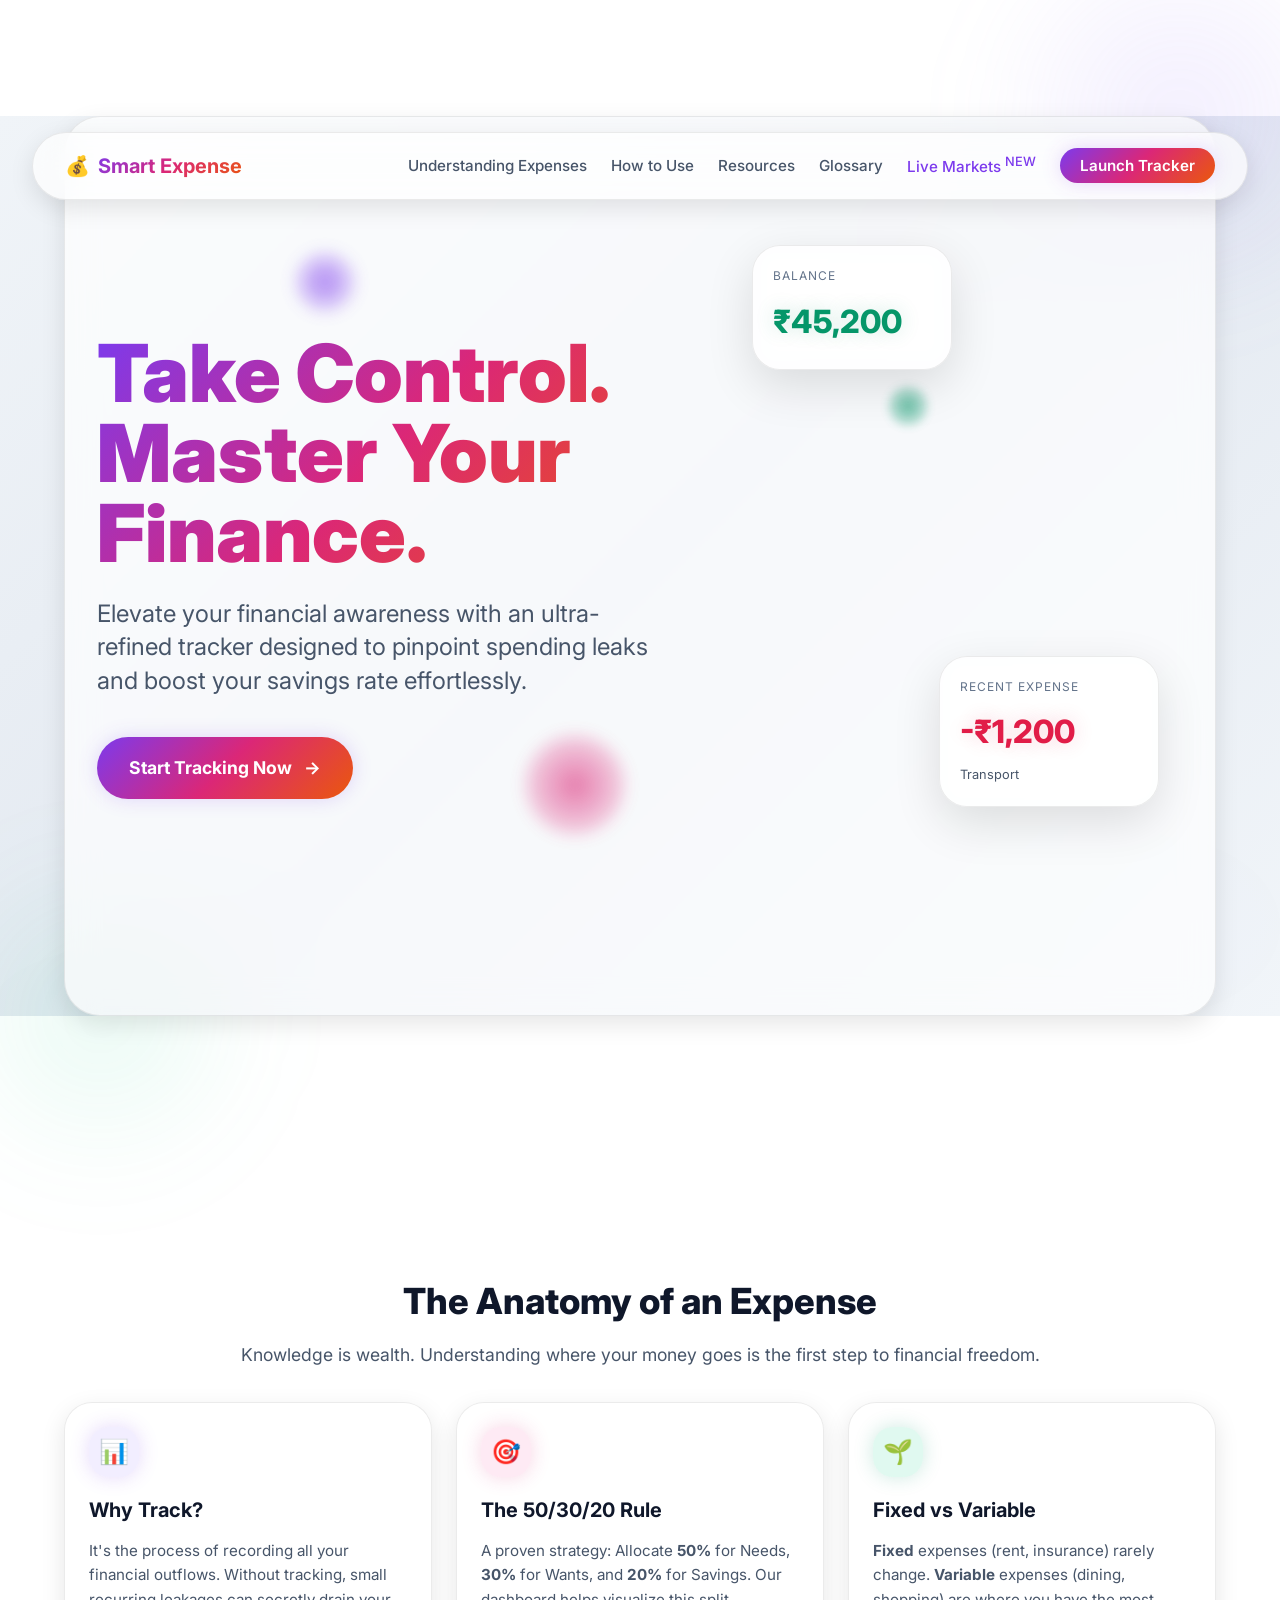
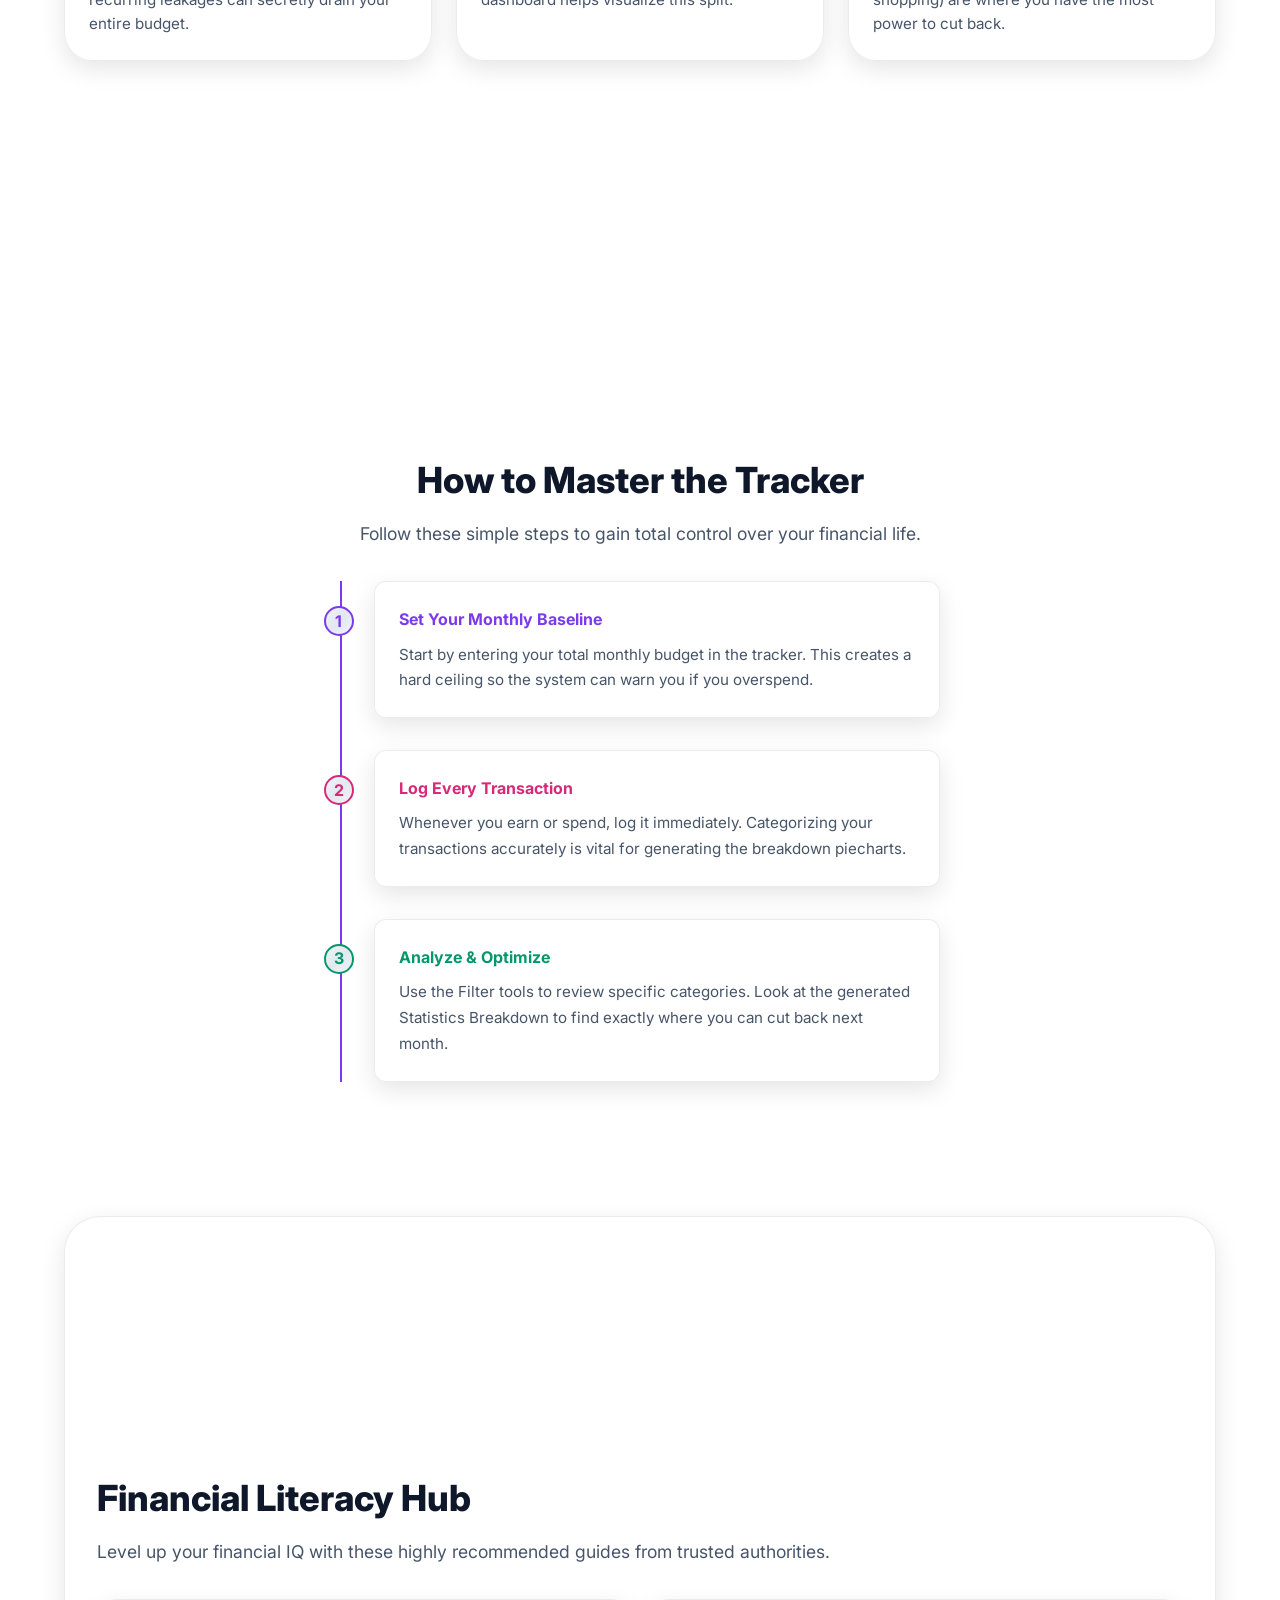
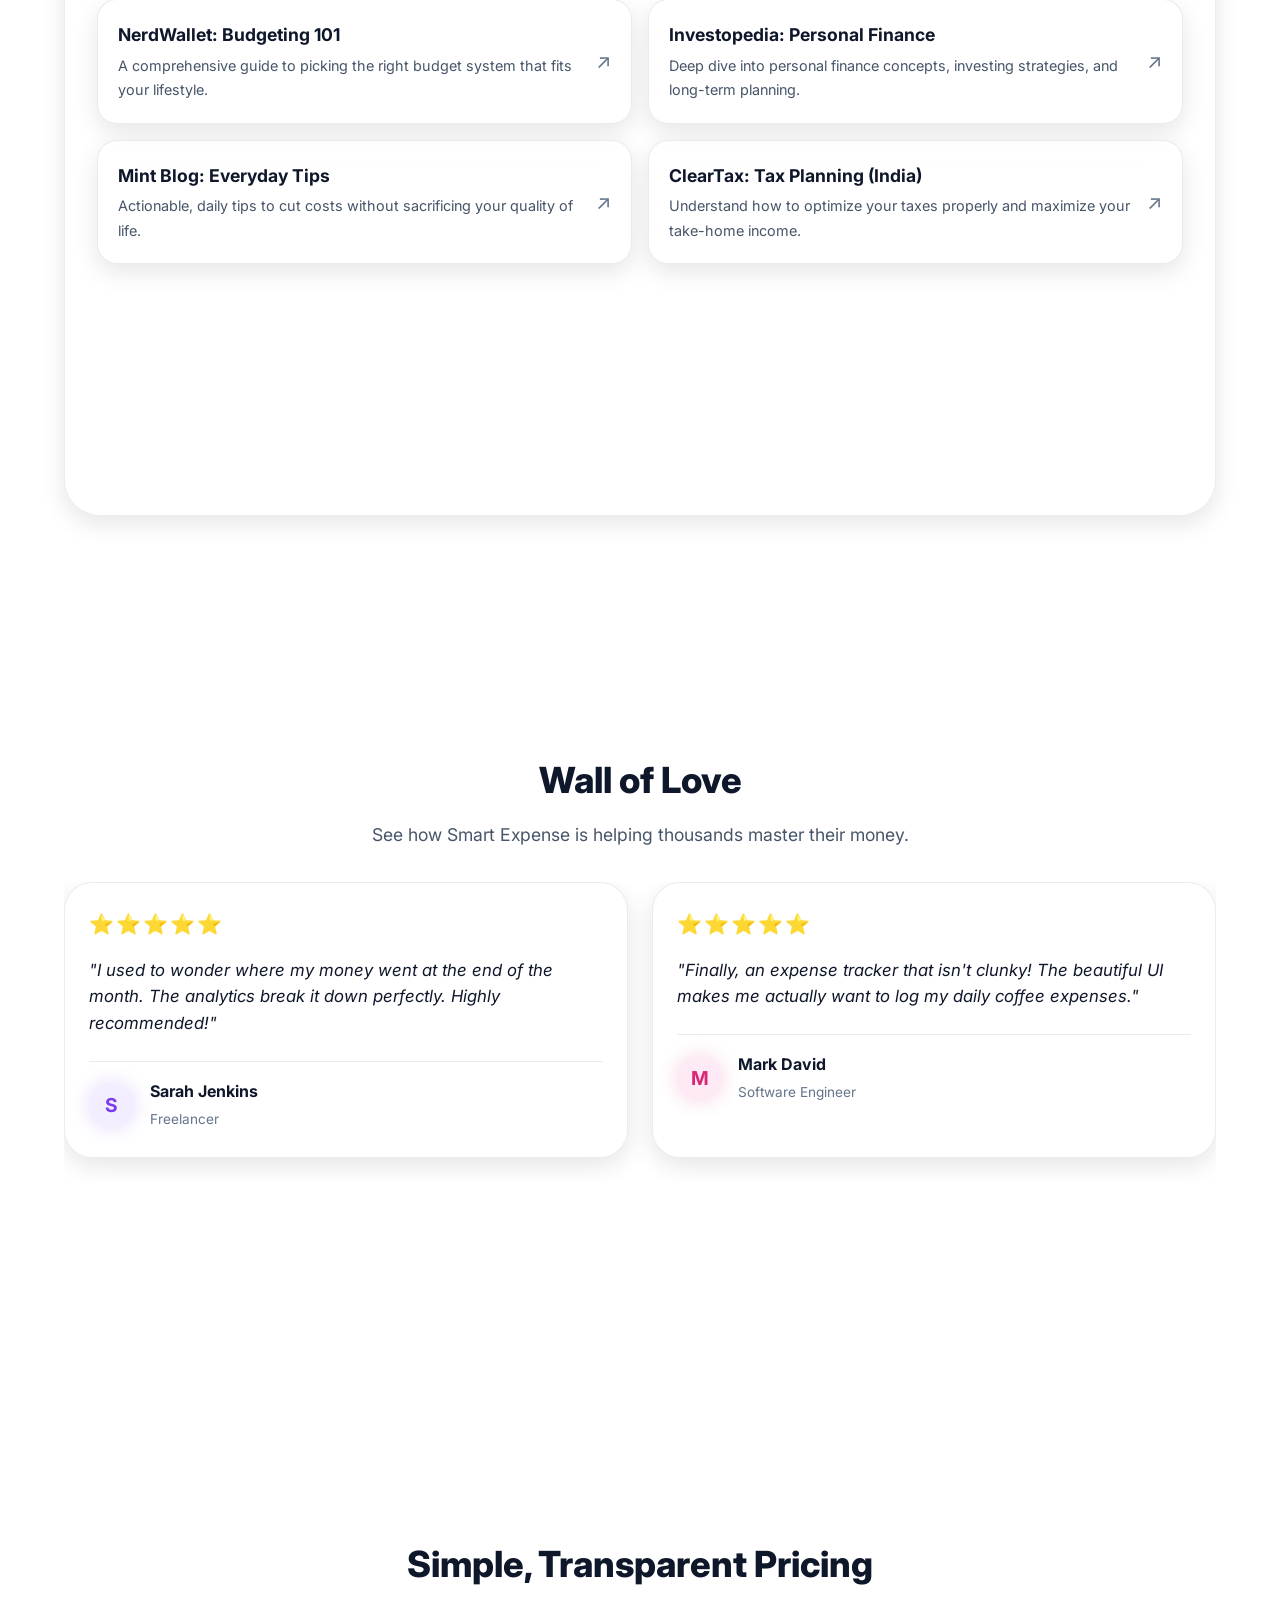
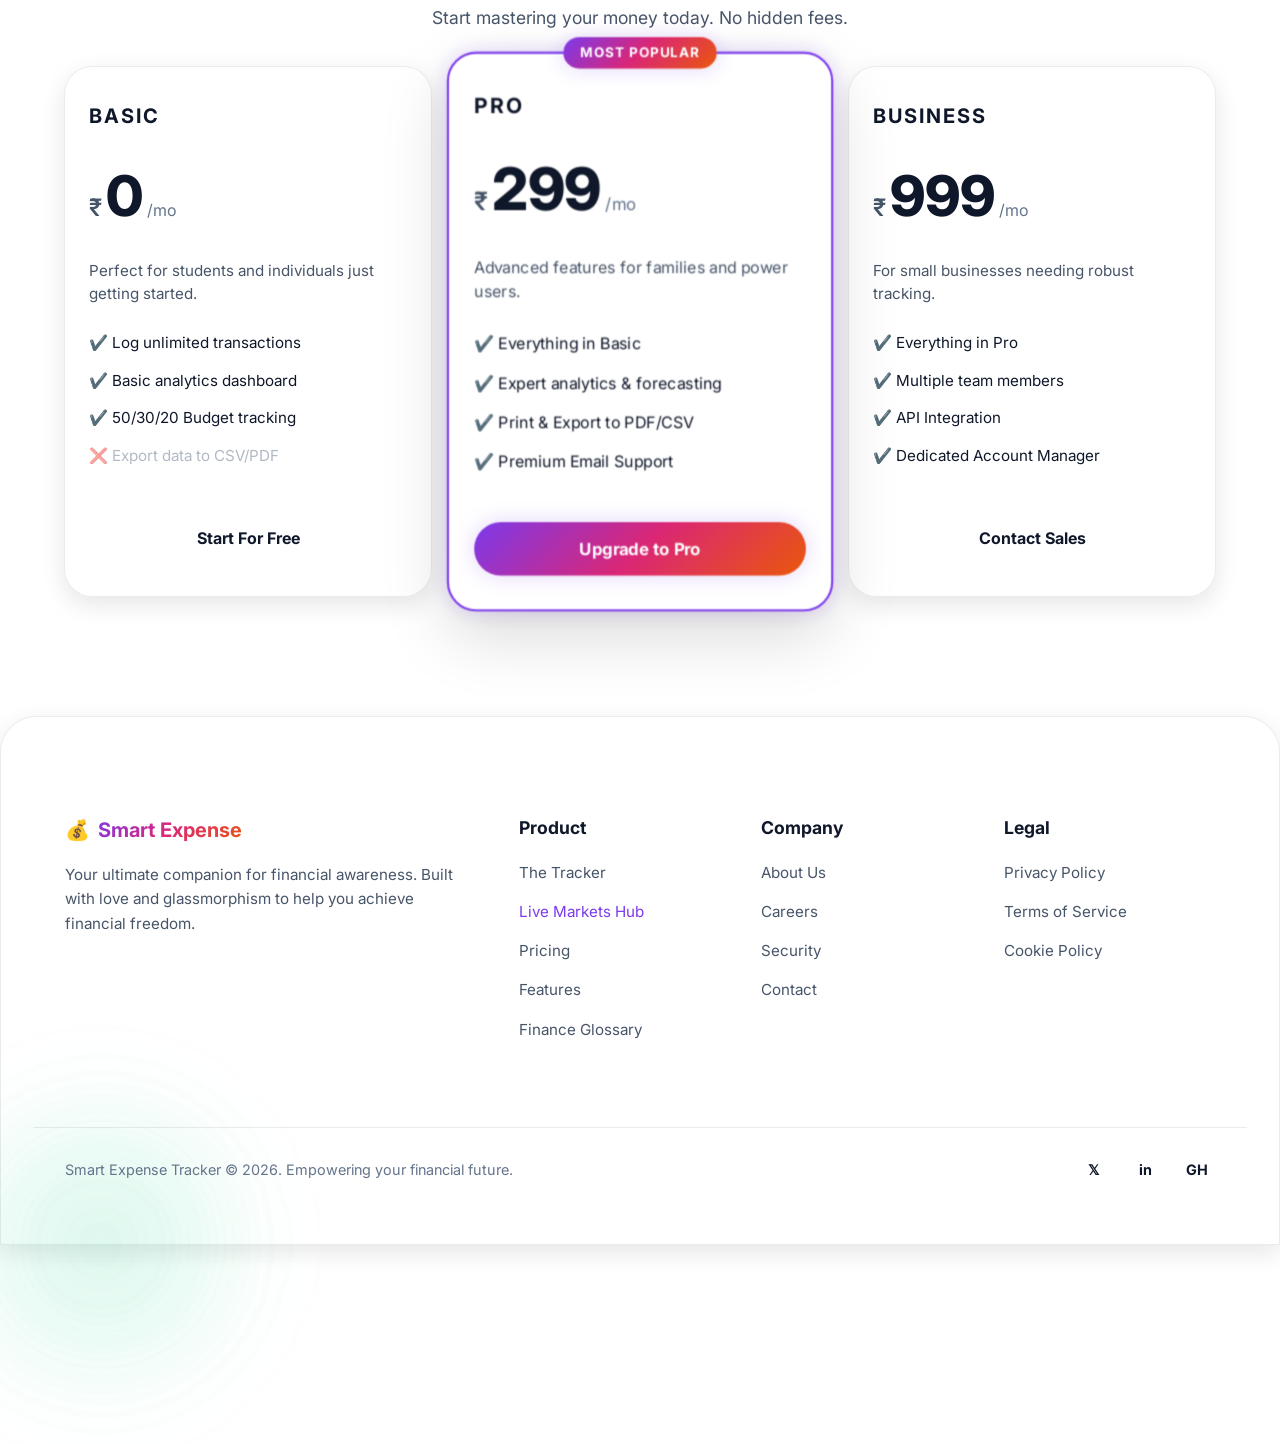
==== commit 97cbfd49: "Changes in gradient" ====
--- a/index.html
+++ b/index.html
@@ -350,6 +350,7 @@
             </div>
         </div>
     </footer>
+    <script src="script.js"></script>
     <script src="market.js"></script>
 </body>
 
--- a/styles.css
+++ b/styles.css
@@ -1,6 +1,6 @@
 /* ================================================================
    SMART EXPENSE TRACKER - "GLASS AURORA" ULTRA REFINED
-   Version: 2.0
+   Version: 3.0 - Enhanced Interactive Edition
    ================================================================ */
 
 /* Google Font */
@@ -10,59 +10,59 @@
    ROOT VARIABLES
    ================================================================ */
 :root {
-    /* Background Colors */
-    --bg-base: #161622;
-    --bg-primary: #595983;
-    --bg-secondary: #0f0f18;
-    --bg-card: rgba(15, 15, 25, 0.6);
-    --bg-card-solid: #12121d;
-    --bg-elevated: rgba(20, 20, 35, 0.8);
-    --bg-input: rgba(10, 10, 18, 0.8);
-    
-    /* Glass Effect */
-    --glass-bg: rgba(255, 255, 255, 0.03);
-    --glass-border: rgba(255, 255, 255, 0.08);
-    --glass-shine: rgba(255, 255, 255, 0.05);
-    
-    /* Accent Colors - Softer Neons */
-    --accent-purple: #a78bfa;
-    --accent-pink: #f472b6;
-    --accent-blue: #60a5fa;
-    --accent-cyan: #22d3ee;
-    --accent-green: #34d399;
-    --accent-emerald: #6ee7b7;
-    --accent-red: #fb7185;
-    --accent-orange: #fb923c;
-    --accent-yellow: #fbbf24;
-    
-    /* Gradients */
-    --gradient-primary: linear-gradient(135deg, #a78bfa 0%, #f472b6 50%, #fb923c 100%);
-    --gradient-secondary: linear-gradient(135deg, #60a5fa 0%, #a78bfa 100%);
-    --gradient-income: linear-gradient(135deg, #34d399 0%, #22d3ee 100%);
-    --gradient-expense: linear-gradient(135deg, #fb7185 0%, #f472b6 100%);
-    --gradient-warning: linear-gradient(135deg, #fbbf24 0%, #fb923c 100%);
-    --gradient-glass: linear-gradient(135deg, rgba(255,255,255,0.1) 0%, rgba(255,255,255,0.02) 100%);
-    
-    /* Text Colors */
-    --text-primary: #f8fafc;
-    --text-secondary: #94a3b8;
+    /* Background Colors - Clean Light Theme */
+    --bg-base: linear-gradient(135deg, #f0f4f8 0%, #e2e8f0 50%, #f1f5f9 100%);
+    --bg-primary: #ffffff;
+    --bg-secondary: #e2e8f0;
+    --bg-card: rgba(255, 255, 255, 0.7);
+    --bg-card-solid: #ffffff;
+    --bg-elevated: rgba(255, 255, 255, 0.9);
+    --bg-input: rgba(248, 250, 252, 0.8);
+    
+    /* Glass Effect - Refined for Light Mode */
+    --glass-bg: rgba(255, 255, 255, 0.4);
+    --glass-border: rgba(0, 0, 0, 0.08);
+    --glass-shine: rgba(255, 255, 255, 0.6);
+    
+    /* Accent Colors - More Vibrant for Light Mode */
+    --accent-purple: #7c3aed;
+    --accent-pink: #db2777;
+    --accent-blue: #2563eb;
+    --accent-cyan: #0891b2;
+    --accent-green: #059669;
+    --accent-emerald: #10b981;
+    --accent-red: #e11d48;
+    --accent-orange: #ea580c;
+    --accent-yellow: #d97706;
+    
+    /* Gradients - Higher Contrast */
+    --gradient-primary: linear-gradient(135deg, #7c3aed 0%, #db2777 50%, #ea580c 100%);
+    --gradient-secondary: linear-gradient(135deg, #2563eb 0%, #7c3aed 100%);
+    --gradient-income: linear-gradient(135deg, #059669 0%, #0891b2 100%);
+    --gradient-expense: linear-gradient(135deg, #e11d48 0%, #db2777 100%);
+    --gradient-warning: linear-gradient(135deg, #d97706 0%, #ea580c 100%);
+    --gradient-glass: linear-gradient(135deg, rgba(255,255,255,0.8) 0%, rgba(255,255,255,0.4) 100%);
+    
+    /* Text Colors - High Contrast */
+    --text-primary: #0f172a;
+    --text-secondary: #475569;
     --text-muted: #64748b;
-    --text-dim: #475569;
-    
-    /* Glow Effects - Softer */
-    --glow-purple: 0 0 30px rgba(167, 139, 250, 0.3);
-    --glow-pink: 0 0 30px rgba(244, 114, 182, 0.3);
-    --glow-green: 0 0 30px rgba(52, 211, 153, 0.3);
-    --glow-red: 0 0 30px rgba(251, 113, 133, 0.3);
-    --glow-blue: 0 0 30px rgba(96, 165, 250, 0.3);
-    
-    /* Shadows - Ultra Smooth */
-    --shadow-xs: 0 2px 8px rgba(0, 0, 0, 0.2);
-    --shadow-sm: 0 4px 16px rgba(0, 0, 0, 0.25);
-    --shadow-md: 0 8px 32px rgba(0, 0, 0, 0.3);
-    --shadow-lg: 0 16px 48px rgba(0, 0, 0, 0.35);
-    --shadow-xl: 0 24px 64px rgba(0, 0, 0, 0.4);
-    --shadow-inner: inset 0 2px 8px rgba(0, 0, 0, 0.3);
+    --text-dim: #94a3b8;
+    
+    /* Glow Effects - Adjusted for Light Mode */
+    --glow-purple: 0 0 20px rgba(124, 58, 237, 0.2);
+    --glow-pink: 0 0 20px rgba(219, 39, 119, 0.2);
+    --glow-green: 0 0 20px rgba(5, 150, 105, 0.2);
+    --glow-red: 0 0 20px rgba(225, 29, 72, 0.2);
+    --glow-blue: 0 0 20px rgba(37, 99, 235, 0.2);
+    
+    /* Shadows - More defined for Light Mode */
+    --shadow-xs: 0 2px 4px rgba(0, 0, 0, 0.05);
+    --shadow-sm: 0 4px 8px rgba(0, 0, 0, 0.08);
+    --shadow-md: 0 8px 24px rgba(0, 0, 0, 0.1);
+    --shadow-lg: 0 16px 48px rgba(0, 0, 0, 0.12);
+    --shadow-xl: 0 24px 64px rgba(0, 0, 0, 0.15);
+    --shadow-inner: inset 0 2px 4px rgba(0, 0, 0, 0.05);
     
     /* Spacing - 8px Grid System */
     --space-1: 4px;
@@ -98,6 +98,13 @@
     --blur-sm: 8px;
     --blur-md: 16px;
     --blur-lg: 24px;
+
+    /* Scroll Gradient Colors - Cyclic */
+    --gradient-color-1: #7c3aed;
+    --gradient-color-2: #db2777;
+    --gradient-color-3: #2563eb;
+    --gradient-color-4: #0891b2;
+    --gradient-color-5: #059669;
 }
 
 /* ================================================================
@@ -115,6 +122,7 @@
     scroll-behavior: smooth;
     -webkit-font-smoothing: antialiased;
     -moz-osx-font-smoothing: grayscale;
+    scroll-snap-type: y mandatory;
 }
 
 body {
@@ -124,9 +132,27 @@
     line-height: 1.7;
     color: var(--text-primary);
     background: var(--bg-base);
+    background-attachment: fixed;
     min-height: 100vh;
     overflow-x: hidden;
     position: relative;
+}
+
+/* Scroll-based animated gradient background */
+body::before {
+    content: '';
+    position: fixed;
+    inset: 0;
+    background:
+        radial-gradient(circle at 20% var(--gradient-pos-1, 20%), var(--gradient-color-1) 0%, transparent 50%),
+        radial-gradient(circle at 80% var(--gradient-pos-2, 30%), var(--gradient-color-2) 0%, transparent 50%),
+        radial-gradient(circle at 40% var(--gradient-pos-3, 70%), var(--gradient-color-3) 0%, transparent 50%),
+        radial-gradient(circle at 60% var(--gradient-pos-4, 90%), var(--gradient-color-4) 0%, transparent 50%),
+        radial-gradient(circle at 90% var(--gradient-pos-5, 40%), var(--gradient-color-5) 0%, transparent 50%);
+    opacity: 0.15;
+    pointer-events: none;
+    z-index: -2;
+    transition: all 0.1s ease-out;
 }
 
 /* ================================================================
@@ -137,10 +163,10 @@
     position: fixed;
     inset: 0;
     background: 
-        radial-gradient(ellipse 80% 50% at 20% -20%, rgba(167, 139, 250, 0.15) 0%, transparent 50%),
-        radial-gradient(ellipse 60% 40% at 80% 10%, rgba(244, 114, 182, 0.12) 0%, transparent 45%),
-        radial-gradient(ellipse 50% 50% at 90% 90%, rgba(96, 165, 250, 0.1) 0%, transparent 40%),
-        radial-gradient(ellipse 70% 50% at 10% 100%, rgba(52, 211, 153, 0.08) 0%, transparent 45%);
+        radial-gradient(ellipse 80% 50% at 20% -20%, rgba(124, 58, 237, 0.08) 0%, transparent 50%),
+        radial-gradient(ellipse 60% 40% at 80% 10%, rgba(219, 39, 119, 0.06) 0%, transparent 45%),
+        radial-gradient(ellipse 50% 50% at 90% 90%, rgba(37, 99, 235, 0.05) 0%, transparent 40%),
+        radial-gradient(ellipse 70% 50% at 10% 100%, rgba(5, 150, 105, 0.04) 0%, transparent 45%);
     pointer-events: none;
     z-index: -2;
     animation: backgroundPulse 20s ease-in-out infinite;
@@ -212,7 +238,7 @@
    ================================================================ */
 .container {
     width: 100%;
-    max-width: 880px;
+    max-width: 95%;
     margin: 0 auto;
     padding: var(--space-6);
     position: relative;
@@ -1591,20 +1617,20 @@
         background: white;
         color: black;
     }
-    
+
     body::before,
     body::after,
     .container::before {
         display: none;
     }
-    
+
     .form-section,
     .filter-section,
     .btn,
     .budget-input-group {
         display: none !important;
     }
-    
+
     .header,
     .balance-section,
     .summary-card,
@@ -1616,20 +1642,639 @@
         border: 1px solid #ddd;
         backdrop-filter: none;
     }
-    
+
     .header::before,
     .header::after {
         display: none;
     }
-    
+
     .header h1 {
         -webkit-text-fill-color: #333;
         background: none;
         color: #333;
     }
-    
+
     .transaction-item {
         background: #f5f5f5;
         border-left-width: 3px;
     }
+}
+
+/* ================================================================
+   ENHANCED INTERACTIVE ELEMENTS & MICRO-INTERACTIONS
+   ================================================================ */
+
+/* Ripple Effect for Buttons */
+.btn-primary-large,
+.nav-btn,
+.btn {
+    position: relative;
+    overflow: hidden;
+    transition: all 0.3s cubic-bezier(0.4, 0, 0.2, 1);
+}
+
+.btn-primary-large::after,
+.nav-btn::after,
+.btn::after {
+    content: '';
+    position: absolute;
+    top: 50%;
+    left: 50%;
+    width: 5px;
+    height: 5px;
+    background: rgba(255, 255, 255, 0.5);
+    opacity: 0;
+    border-radius: 100%;
+    transform: scale(1, 1) translate(-50%);
+    transform-origin: 50% 50%;
+}
+
+.btn-primary-large:focus:not(:active)::after,
+.nav-btn:focus:not(:active)::after,
+.btn:focus:not(:active)::after {
+    animation: ripple 1s ease-out;
+}
+
+@keyframes ripple {
+    0% {
+        transform: scale(0, 0);
+        opacity: 0.5;
+    }
+    100% {
+        transform: scale(40, 40);
+        opacity: 0;
+    }
+}
+
+/* Enhanced Button Hover with 3D Lift */
+.btn-primary-large:hover {
+    transform: translateY(-4px) scale(1.02);
+    box-shadow:
+        0 10px 30px rgba(124, 58, 237, 0.4),
+        0 6px 10px rgba(0, 0, 0, 0.1),
+        inset 0 1px 0 rgba(255, 255, 255, 0.2);
+}
+
+.btn-primary-large:active {
+    transform: translateY(-2px) scale(1.01);
+    box-shadow:
+        0 6px 20px rgba(124, 58, 237, 0.3),
+        0 3px 6px rgba(0, 0, 0, 0.1);
+}
+
+/* Magnetic Button Effect (CSS-only approach) */
+.magnetic-btn {
+    transition: transform 0.2s cubic-bezier(0.34, 1.56, 0.64, 1);
+}
+
+.magnetic-btn:hover {
+    transform: scale(1.05) rotate(1deg);
+}
+
+/* ================================================================
+   3D CARD EFFECTS WITH DEPTH LAYERS
+   ================================================================ */
+
+/* Multi-layer card with realistic depth */
+.glass-card-3d {
+    position: relative;
+    transform-style: preserve-3d;
+    transform: perspective(1000px) rotateX(0deg) rotateY(0deg);
+    transition: transform 0.4s cubic-bezier(0.23, 1, 0.32, 1);
+    background: var(--glass-bg);
+    backdrop-filter: blur(20px) saturate(180%);
+    -webkit-backdrop-filter: blur(20px) saturate(180%);
+    border: 1px solid rgba(255, 255, 255, 0.3);
+    border-radius: calc(var(--radius-xl) + 4px);
+    box-shadow:
+        0 1px 0 rgba(255, 255, 255, 0.4) inset,
+        0 20px 40px rgba(0, 0, 0, 0.15),
+        0 0 0 1px rgba(255, 255, 255, 0.1);
+    overflow: hidden;
+}
+
+.glass-card-3d::before {
+    content: '';
+    position: absolute;
+    top: 0;
+    left: 0;
+    right: 0;
+    height: 50%;
+    background: linear-gradient(
+        180deg,
+        rgba(255, 255, 255, 0.2) 0%,
+        rgba(255, 255, 255, 0) 100%
+    );
+    pointer-events: none;
+    border-radius: calc(var(--radius-xl) + 4px) calc(var(--radius-xl) + 4px) 0 0;
+}
+
+.glass-card-3d:hover {
+    transform: perspective(1000px) rotateX(2deg) rotateY(-2deg) translateZ(20px);
+    box-shadow:
+        0 25px 50px rgba(0, 0, 0, 0.2),
+        0 10px 20px rgba(0, 0, 0, 0.1),
+        0 1px 0 rgba(255, 255, 255, 0.5) inset;
+}
+
+/* Card floating animation */
+@keyframes cardFloat {
+    0%, 100% {
+        transform: translateY(0px) rotateX(0deg);
+    }
+    50% {
+        transform: translateY(-10px) rotateX(2deg);
+    }
+}
+
+.glass-card-3d.floating {
+    animation: cardFloat 6s ease-in-out infinite;
+}
+
+.glass-card-3d.floating:hover {
+    animation-play-state: paused;
+    transform: perspective(1000px) rotateX(2deg) rotateY(-2deg) translateZ(30px);
+}
+
+/* ================================================================
+   INPUT FIELD ENHANCEMENTS WITH FOCUS GLOW
+   ================================================================ */
+
+input[type="text"],
+input[type="number"],
+select,
+textarea {
+    transition: all 0.3s cubic-bezier(0.4, 0, 0.2, 1);
+    border: 2px solid var(--glass-border);
+    background: var(--glass-bg);
+    backdrop-filter: blur(10px);
+    color: var(--text-primary);
+    padding: 12px 16px;
+    border-radius: var(--radius-md);
+    box-shadow: 0 2px 8px rgba(0, 0, 0, 0.05);
+}
+
+input[type="text"]:focus,
+input[type="number"]:focus,
+select:focus,
+textarea:focus {
+    outline: none;
+    border-color: var(--accent-purple);
+    box-shadow:
+        0 0 0 4px rgba(124, 58, 237, 0.1),
+        0 4px 12px rgba(124, 58, 237, 0.2);
+    transform: translateY(-2px);
+}
+
+/* Input label animations */
+.form-group {
+    position: relative;
+    margin-bottom: var(--space-6);
+}
+
+.form-group label {
+    display: block;
+    margin-bottom: var(--space-2);
+    font-weight: 500;
+    color: var(--text-secondary);
+    transition: color 0.3s ease;
+    position: relative;
+}
+
+input:focus + label,
+input:not(:placeholder-shown) + label,
+select:focus + label {
+    color: var(--accent-purple);
+}
+
+/* Floating label effect */
+.form-group input,
+.form-group select {
+    width: 100%;
+}
+
+.form-group label {
+    position: absolute;
+    left: 16px;
+    top: 50%;
+    transform: translateY(-50%);
+    pointer-events: none;
+    transition: all 0.3s cubic-bezier(0.4, 0, 0.2, 1);
+    background: transparent;
+    padding: 0 4px;
+}
+
+.form-group input:focus + label,
+.form-group input:not(:placeholder-shown) + label,
+.form-group select:focus + label,
+.form-group select:valid + label {
+    top: 0;
+    font-size: 0.75rem;
+    color: var(--accent-purple);
+    background: var(--bg-card);
+    border-radius: 4px;
+}
+
+/* ================================================================
+   TRANSACTION LIST ENHANCEMENTS
+   ================================================================ */
+
+.transaction-item {
+    transition: all 0.3s cubic-bezier(0.4, 0, 0.2, 1);
+    border-left: 4px solid transparent;
+    position: relative;
+    overflow: hidden;
+}
+
+.transaction-item::before {
+    content: '';
+    position: absolute;
+    top: 0;
+    left: 0;
+    width: 0;
+    height: 100%;
+    background: linear-gradient(
+        90deg,
+        rgba(124, 58, 237, 0.1) 0%,
+        transparent 100%
+    );
+    transition: width 0.4s cubic-bezier(0.4, 0, 0.2, 1);
+}
+
+.transaction-item:hover::before {
+    width: 100%;
+}
+
+.transaction-item:hover {
+    transform: translateX(8px) scale(1.02);
+    box-shadow: 0 8px 24px rgba(0, 0, 0, 0.12);
+    border-left-color: var(--accent-purple);
+    background: rgba(124, 58, 237, 0.05);
+}
+
+.transaction-item.income:hover {
+    border-left-color: var(--accent-green);
+    background: rgba(5, 150, 105, 0.05);
+}
+
+.transaction-item.expense:hover {
+    border-left-color: var(--accent-red);
+    background: rgba(225, 29, 72, 0.05);
+}
+
+/* Delete button with hover effect */
+.btn-delete {
+    transition: all 0.2s ease;
+    opacity: 0.7;
+}
+
+.transaction-item:hover .btn-delete {
+    opacity: 1;
+    transform: scale(1.1);
+}
+
+.btn-delete:hover {
+    background: var(--accent-red) !important;
+    color: white !important;
+    transform: scale(1.2) rotate(45deg);
+    box-shadow: 0 4px 12px rgba(225, 29, 72, 0.3);
+}
+
+/* ================================================================
+   PROGRESS BAR WITH ANIMATION
+   ================================================================ */
+
+.progress-fill {
+    transition: width 0.8s cubic-bezier(0.34, 1.56, 0.64, 1);
+    position: relative;
+    overflow: hidden;
+}
+
+.progress-fill::after {
+    content: '';
+    position: absolute;
+    top: 0;
+    left: 0;
+    bottom: 0;
+    right: 0;
+    background: linear-gradient(
+        90deg,
+        transparent 0%,
+        rgba(255, 255, 255, 0.3) 50%,
+        transparent 100%
+    );
+    animation: shimmer 2s infinite;
+}
+
+@keyframes shimmer {
+    0% { transform: translateX(-100%); }
+    100% { transform: translateX(100%); }
+}
+
+.progress-bar {
+    position: relative;
+    overflow: hidden;
+    border-radius: var(--radius-full);
+    background: rgba(255, 255, 255, 0.2);
+    box-shadow: inset 0 2px 4px rgba(0, 0, 0, 0.1);
+}
+
+/* ================================================================
+   STATISTICS CARDS WITH 3D EFFECT
+   ================================================================ */
+
+.stat-card {
+    transition: all 0.3s cubic-bezier(0.4, 0, 0.2, 1);
+    border: 1px solid var(--glass-border);
+    background: var(--glass-bg);
+    backdrop-filter: blur(10px);
+    transform-style: preserve-3d;
+    position: relative;
+    overflow: hidden;
+}
+
+.stat-card::before {
+    content: '';
+    position: absolute;
+    top: 0;
+    left: -100%;
+    width: 100%;
+    height: 100%;
+    background: linear-gradient(
+        90deg,
+        transparent,
+        rgba(255, 255, 255, 0.2),
+        transparent
+    );
+    transition: left 0.5s;
+}
+
+.stat-card:hover::before {
+    left: 100%;
+}
+
+.stat-card:hover {
+    transform: translateY(-8px) rotateX(5deg);
+    box-shadow:
+        0 12px 24px rgba(0, 0, 0, 0.15),
+        0 4px 8px rgba(0, 0, 0, 0.1);
+    border-color: var(--accent-purple);
+}
+
+/* Stat value animations */
+.stat-value {
+    transition: all 0.3s ease;
+}
+
+.stat-card:hover .stat-value {
+    transform: scale(1.1);
+    filter: drop-shadow(0 0 8px var(--accent-purple));
+}
+
+/* ================================================================
+   CATEGORY BREAKDOWN WITH INTERACTIVE BARS
+   ================================================================ */
+
+.category-item {
+    transition: all 0.3s ease;
+    padding: var(--space-3);
+    border-radius: var(--radius-md);
+    margin-bottom: var(--space-2);
+    position: relative;
+}
+
+.category-item:hover {
+    background: rgba(124, 58, 237, 0.1);
+    transform: translateX(4px);
+}
+
+.category-bar {
+    position: relative;
+    overflow: hidden;
+    border-radius: var(--radius-full);
+    background: rgba(124, 58, 237, 0.1);
+}
+
+.category-bar-fill {
+    transition: width 1s cubic-bezier(0.34, 1.56, 0.64, 1);
+    position: relative;
+    border-radius: var(--radius-full);
+}
+
+.category-bar-fill::after {
+    content: '';
+    position: absolute;
+    top: 0;
+    right: 0;
+    bottom: 0;
+    width: 20px;
+    background: linear-gradient(
+        90deg,
+        transparent,
+        rgba(255, 255, 255, 0.4)
+    );
+    animation: barShine 2s infinite;
+}
+
+@keyframes barShine {
+    0%, 100% { opacity: 0; }
+    50% { opacity: 1; }
+}
+
+/* ================================================================
+   ANIMATED ENTRANCES & SCROLL REVEAL
+   ================================================================ */
+
+.reveal {
+    opacity: 0;
+    transform: translateY(30px);
+    transition: all 0.8s cubic-bezier(0.4, 0, 0.2, 1);
+}
+
+.reveal.active {
+    opacity: 1;
+    transform: translateY(0);
+}
+
+/* Stagger children animations */
+.stagger-children > * {
+    opacity: 0;
+    transform: translateY(20px);
+    transition: all 0.6s cubic-bezier(0.4, 0, 0.2, 1);
+}
+
+.stagger-children.active > *:nth-child(1) { transition-delay: 0.1s; opacity: 1; transform: translateY(0); }
+.stagger-children.active > *:nth-child(2) { transition-delay: 0.2s; opacity: 1; transform: translateY(0); }
+.stagger-children.active > *:nth-child(3) { transition-delay: 0.3s; opacity: 1; transform: translateY(0); }
+.stagger-children.active > *:nth-child(4) { transition-delay: 0.4s; opacity: 1; transform: translateY(0); }
+.stagger-children.active > *:nth-child(5) { transition-delay: 0.5s; opacity: 1; transform: translateY(0); }
+
+/* ================================================================
+   LOADING & SPINNER ANIMATIONS
+   ================================================================ */
+
+.spinner {
+    width: 40px;
+    height: 40px;
+    border: 4px solid rgba(124, 58, 237, 0.1);
+    border-left-color: var(--accent-purple);
+    border-radius: 50%;
+    animation: spin 1s linear infinite;
+}
+
+@keyframes spin {
+    to { transform: rotate(360deg); }
+}
+
+/* Pulse animation for new transactions */
+@keyframes pulse {
+    0%, 100% {
+        transform: scale(1);
+        box-shadow: 0 0 0 0 rgba(124, 58, 237, 0.4);
+    }
+    50% {
+        transform: scale(1.05);
+        box-shadow: 0 0 0 10px rgba(124, 58, 237, 0);
+    }
+}
+
+.transaction-item.new {
+    animation: pulse 0.8s ease-in-out;
+}
+
+/* ================================================================
+   DARK MODE SUPPORT REMOVED - LIGHT THEME ONLY
+   ================================================================ */
+
+/* Dark mode has been disabled to maintain consistent light gradient theme */
+
+/* ================================================================
+   RESPONSIVE INTERACTIONS
+   ================================================================ */
+
+@media (hover: none) and (pointer: coarse) {
+    /* Touch device adjustments */
+    .btn-primary-large:hover {
+        transform: none;
+    }
+
+    .glass-card-3d:hover {
+        transform: none;
+    }
+
+    .transaction-item:hover {
+        transform: none;
+    }
+
+    /* Add touch feedback */
+    .btn-primary-large:active {
+        transform: scale(0.98);
+    }
+
+    .transaction-item:active {
+        transform: scale(0.99);
+    }
+}
+
+/* Reduce motion for accessibility */
+@media (prefers-reduced-motion: reduce) {
+    *,
+    *::before,
+    *::after {
+        animation-duration: 0.01ms !important;
+        animation-iteration-count: 1 !important;
+        transition-duration: 0.01ms !important;
+    }
+}
+
+/* ================================================================
+   CUSTOM SCROLLBAR WITH GLASS EFFECT
+   ================================================================ */
+
+::-webkit-scrollbar {
+    width: 12px;
+    height: 12px;
+}
+
+::-webkit-scrollbar-track {
+    background: var(--glass-bg);
+    backdrop-filter: blur(10px);
+    border: 1px solid var(--glass-border);
+}
+
+::-webkit-scrollbar-thumb {
+    background: linear-gradient(
+        135deg,
+        var(--accent-purple) 0%,
+        var(--accent-pink) 50%,
+        var(--accent-blue) 100%
+    );
+    border-radius: var(--radius-full);
+    border: 3px solid var(--glass-bg);
+    min-height: 40px;
+    transition: all 0.3s ease;
+}
+
+::-webkit-scrollbar-thumb:hover {
+    background: linear-gradient(
+        135deg,
+        var(--accent-blue) 0%,
+        var(--accent-purple) 50%,
+        var(--accent-pink) 100%
+    );
+    transform: scale(1.1);
+}
+
+::-webkit-scrollbar-corner {
+    background: var(--glass-bg);
+    backdrop-filter: blur(10px);
+}
+
+/* ================================================================
+   UTILITY CLASSES FOR ANIMATIONS
+   ================================================================ */
+
+.fade-in {
+    animation: fadeIn 0.6s ease-out forwards;
+}
+
+@keyframes fadeIn {
+    from {
+        opacity: 0;
+        transform: translateY(20px);
+    }
+    to {
+        opacity: 1;
+        transform: translateY(0);
+    }
+}
+
+.slide-up {
+    animation: slideUp 0.5s cubic-bezier(0.34, 1.56, 0.64, 1) forwards;
+}
+
+@keyframes slideUp {
+    from {
+        opacity: 0;
+        transform: translateY(40px);
+    }
+    to {
+        opacity: 1;
+        transform: translateY(0);
+    }
+}
+
+.scale-in {
+    animation: scaleIn 0.4s cubic-bezier(0.34, 1.56, 0.64, 1) forwards;
+}
+
+@keyframes scaleIn {
+    from {
+        opacity: 0;
+        transform: scale(0.9);
+    }
+    to {
+        opacity: 1;
+        transform: scale(1);
+    }
 }
--- a/landing.css
+++ b/landing.css
@@ -10,7 +10,7 @@
     align-items: center;
     padding: var(--space-4) var(--space-8);
     margin: var(--space-4) auto var(--space-8);
-    max-width: 1000px;
+    max-width: 95%;
     border-radius: var(--radius-full);
     position: sticky;
     top: var(--space-4);
@@ -72,22 +72,23 @@
 
 /* LANDING CONTAINER overrides */
 .landing-container {
-    max-width: 1000px;
-    padding: 0 var(--space-6);
+    max-width: 95%;
+    padding: 0 var(--space-8);
 }
 
 /* HERO SECTION */
 .hero-section {
     display: grid;
-    grid-template-columns: 1fr 1fr;
+    grid-template-columns: 1.2fr 1fr;
     gap: var(--space-8);
     padding: var(--space-12) var(--space-8);
     border-radius: var(--radius-2xl);
     align-items: center;
-    margin-bottom: var(--space-16);
     position: relative;
     overflow: hidden;
     animation: headerEntry 1s var(--ease-smooth) both;
+    scroll-snap-align: start;
+    min-height: 100vh;
 }
 
 .hero-content {
@@ -95,10 +96,10 @@
 }
 
 .hero-title {
-    font-size: 3.5rem;
-    line-height: 1.1;
+    font-size: 5rem;
+    line-height: 1;
     font-weight: 900;
-    margin-bottom: var(--space-4);
+    margin-bottom: var(--space-6);
     background: var(--gradient-primary);
     -webkit-background-clip: text;
     background-clip: text;
@@ -106,10 +107,11 @@
 }
 
 .hero-subtitle {
-    font-size: 1.1rem;
-    color: var(--text-secondary);
-    margin-bottom: var(--space-8);
-    line-height: 1.6;
+    font-size: 1.5rem;
+    color: var(--text-secondary);
+    margin-bottom: var(--space-10);
+    line-height: 1.4;
+    max-width: none;
 }
 
 .btn-primary-large {
@@ -157,7 +159,7 @@
 }
 
 .mockup-card {
-    background: var(--bg-card-solid);
+    background: var(--bg-card);
     border: 1px solid var(--glass-border);
     border-radius: var(--radius-xl);
     padding: var(--space-5);
@@ -166,6 +168,7 @@
     display: flex;
     flex-direction: column;
     animation: floatingOrb 8s ease-in-out infinite alternate;
+    backdrop-filter: blur(12px);
 }
 
 .mockup-card.balance {
@@ -180,8 +183,7 @@
     right: 5%;
     width: 220px;
     animation-delay: -3s;
-    backdrop-filter: blur(16px);
-    background: rgba(20, 20, 30, 0.7);
+    background: var(--bg-card);
 }
 
 .mockup-card .label {
@@ -232,12 +234,17 @@
 .section-heading p {
     font-size: 1.1rem;
     color: var(--text-secondary);
-    max-width: 600px;
+    max-width: none;
     margin: 0 auto;
 }
 
 .info-section {
-    margin-bottom: var(--space-16);
+    scroll-snap-align: start;
+    min-height: 100vh;
+    display: flex;
+    flex-direction: column;
+    justify-content: center;
+    padding: var(--space-16) 0;
 }
 
 .info-grid {
@@ -303,9 +310,13 @@
 
 /* RESOURCES SECTION */
 .resources-section {
-    padding: var(--space-10) var(--space-8);
+    padding: var(--space-16) var(--space-8);
     border-radius: var(--radius-2xl);
-    margin-bottom: var(--space-16);
+    scroll-snap-align: start;
+    min-height: 100vh;
+    display: flex;
+    flex-direction: column;
+    justify-content: center;
 }
 
 .resource-links {
@@ -648,7 +659,7 @@
     /* Make it stand out */
     border: 2px solid var(--accent-purple);
     box-shadow: var(--shadow-xl), var(--glow-purple);
-    background: rgba(20, 20, 35, 0.8);
+    background: var(--bg-card-solid);
     z-index: 2;
 }
 
@@ -688,9 +699,13 @@
    ================================================================ */
 .mega-footer {
     border-top: 1px solid var(--glass-border);
-    margin-top: var(--space-16);
-    padding: var(--space-10) 0 var(--space-4) 0;
+    padding: var(--space-16) 0 var(--space-6) 0;
     border-radius: var(--radius-2xl) var(--radius-2xl) 0 0;
+    /* scroll-snap-align: end; */ /* Removed to prevent auto-scrolling to bottom */
+    min-height: auto;
+    display: flex;
+    flex-direction: column;
+    justify-content: flex-start;
 }
 
 .footer-grid {
